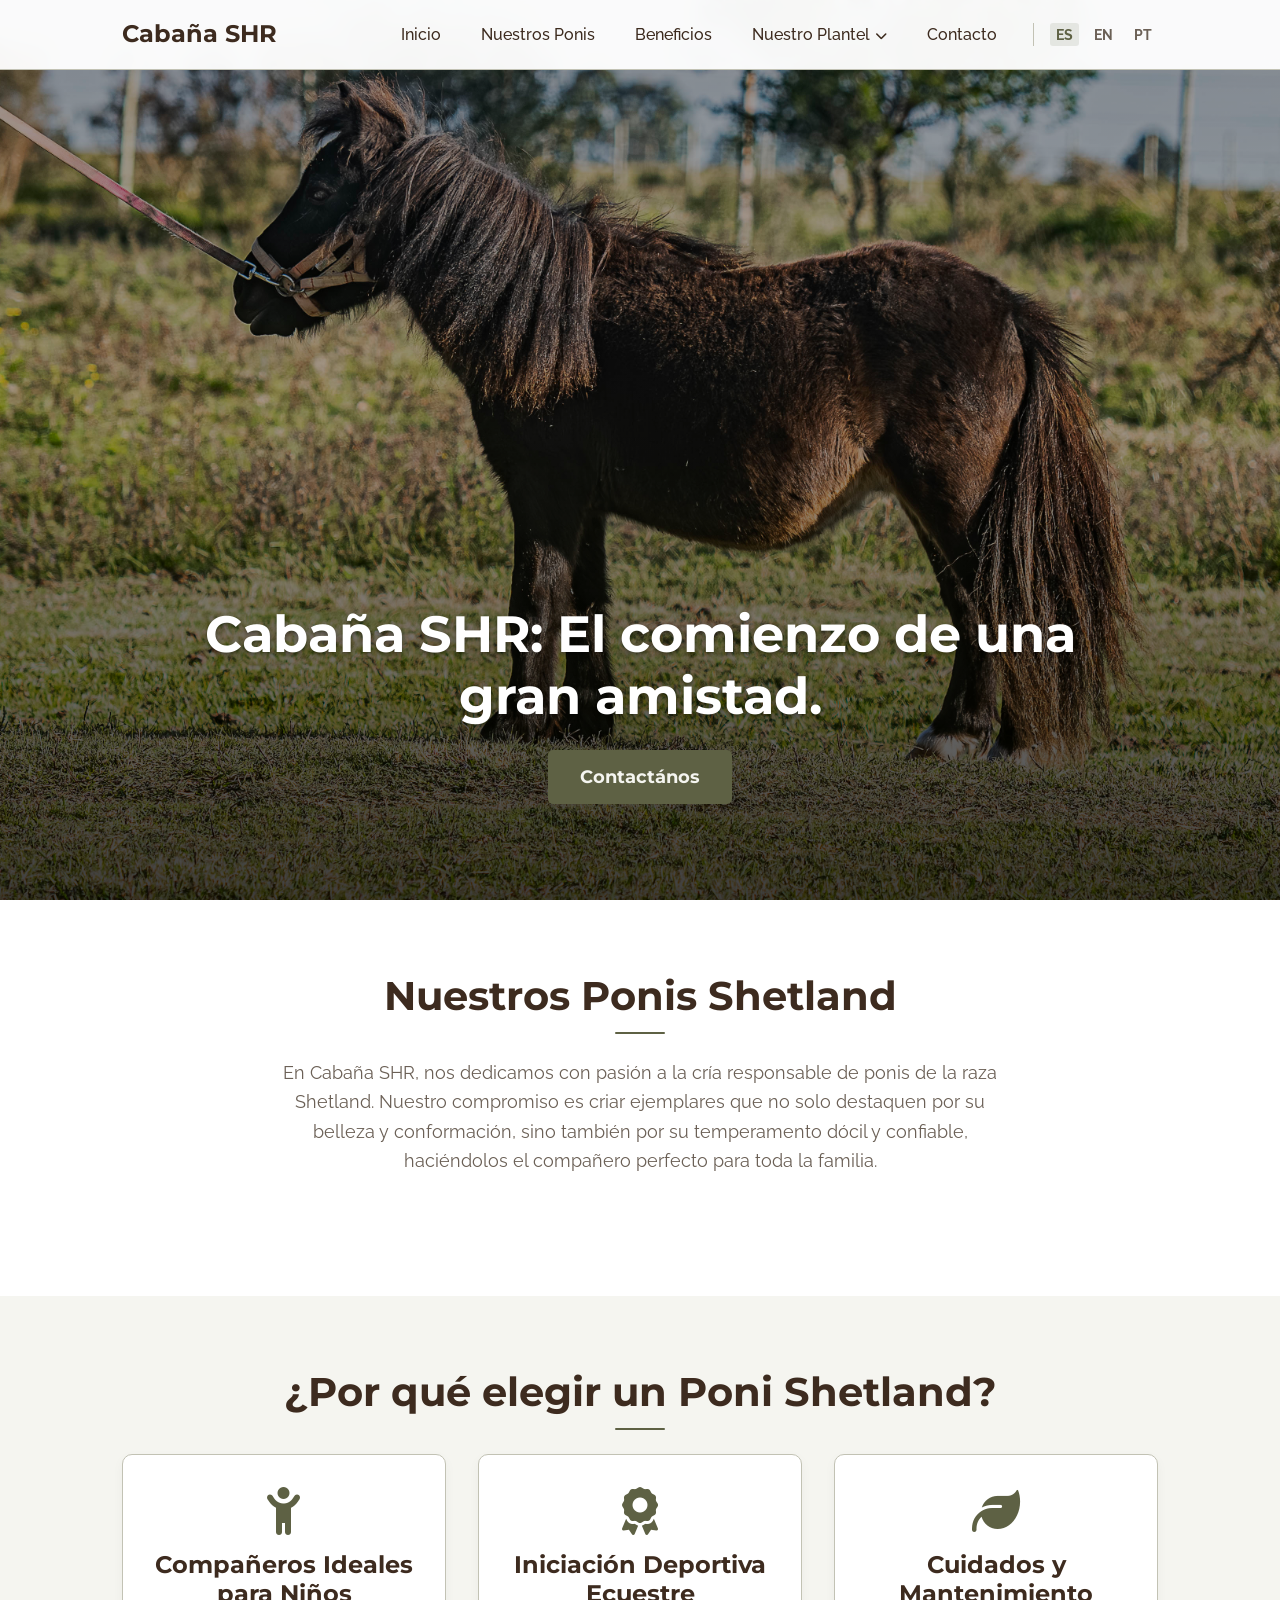
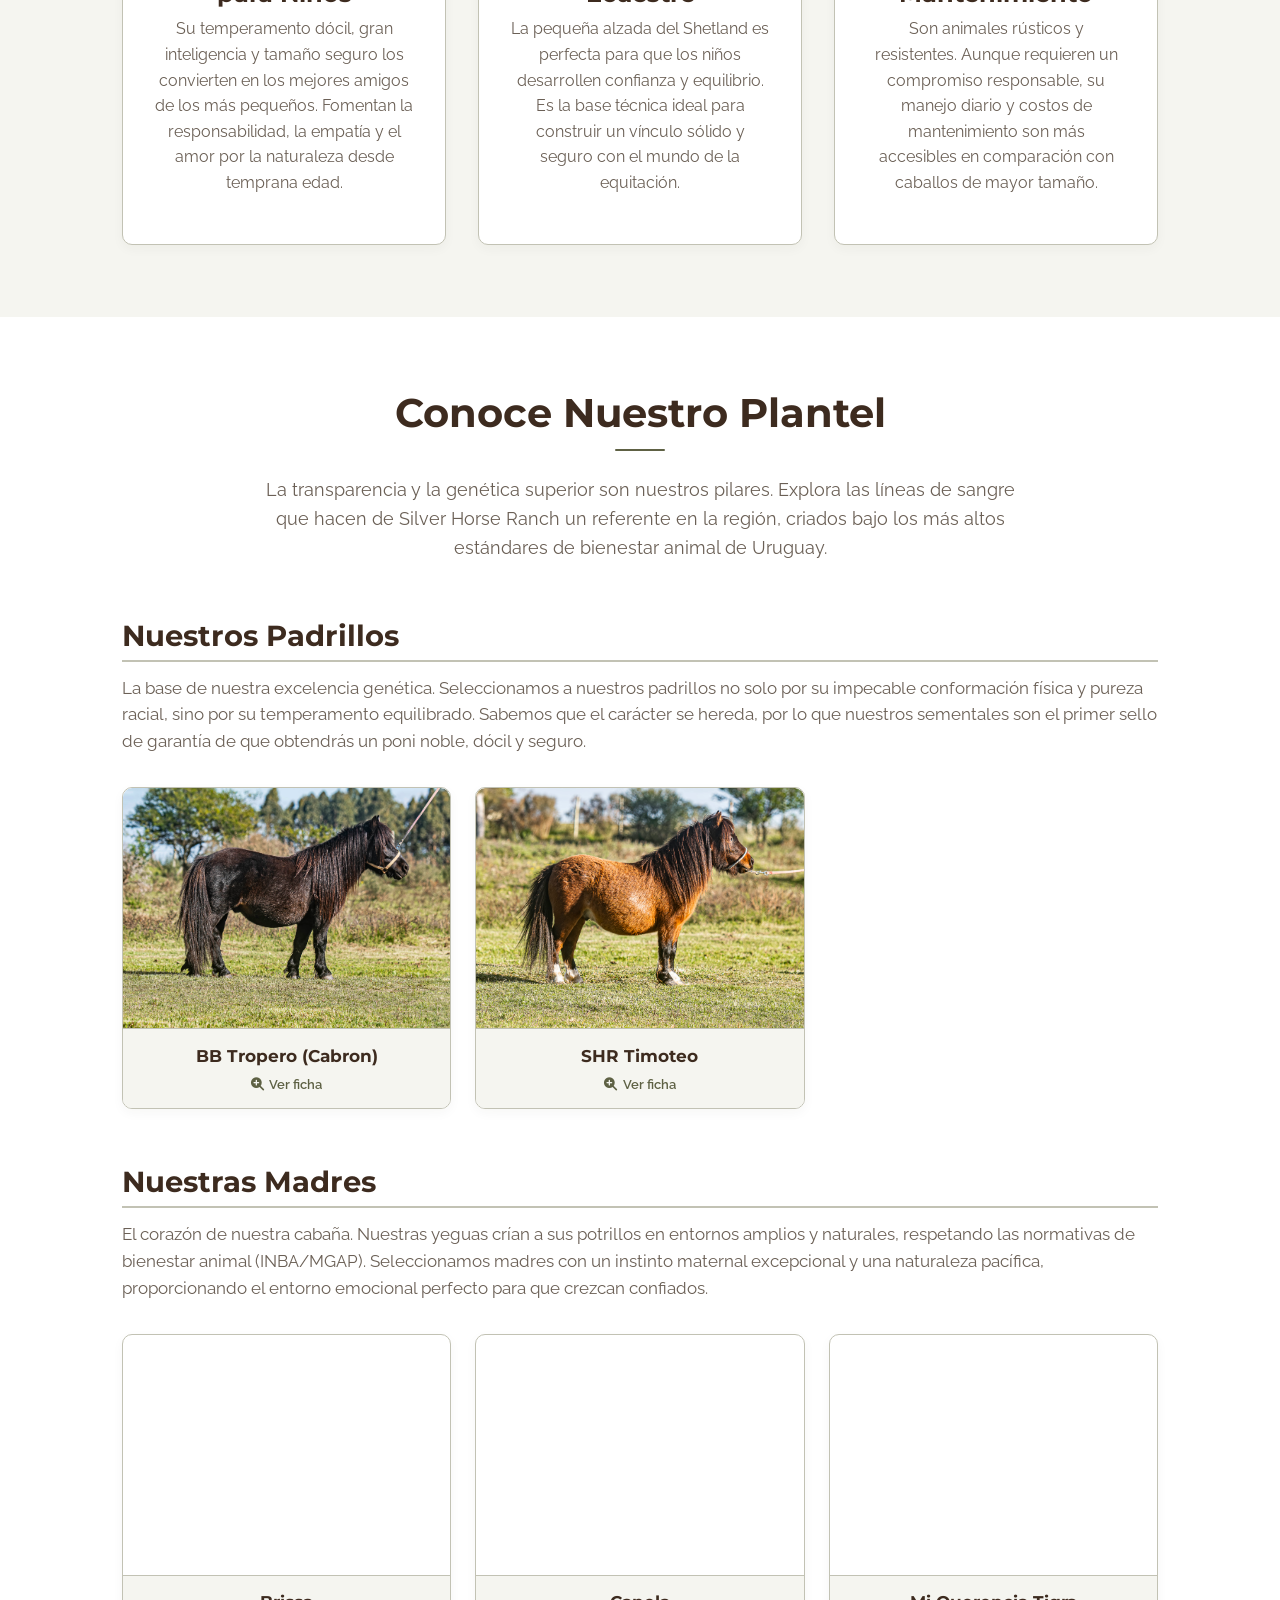
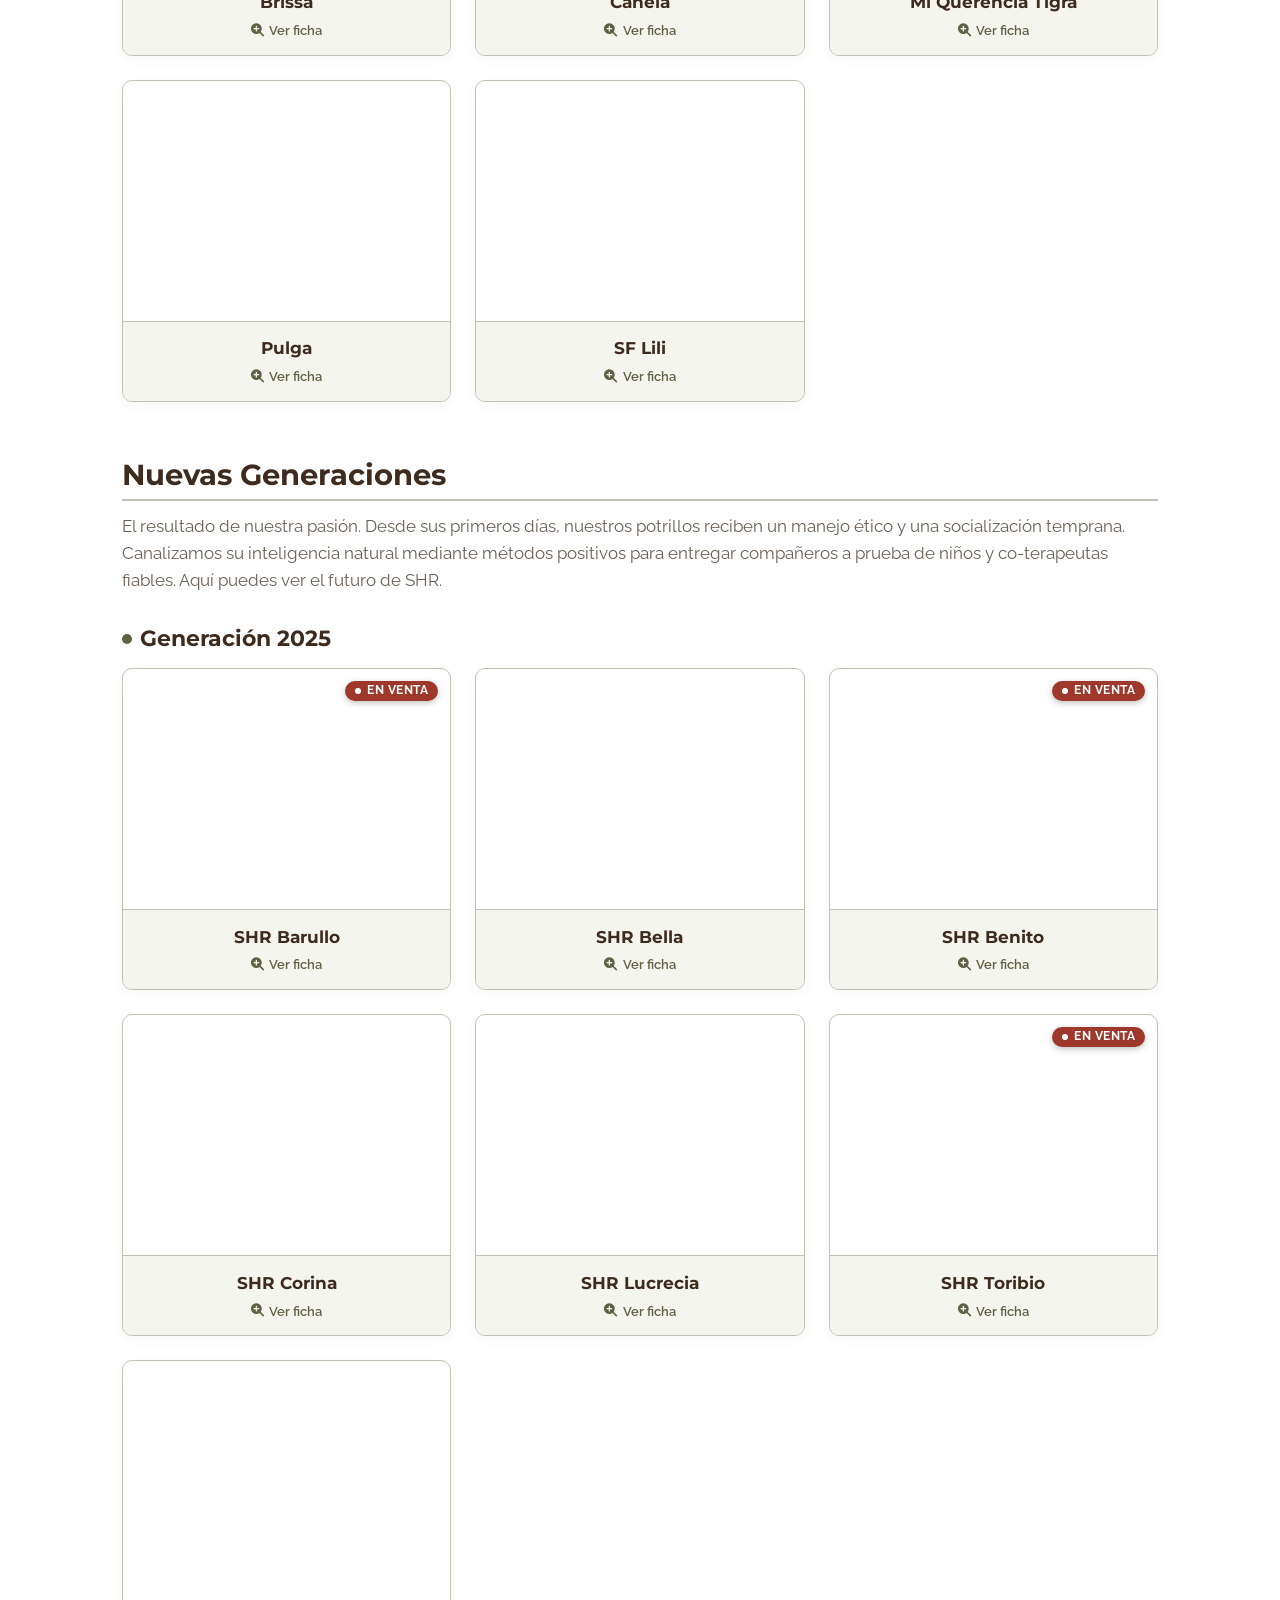
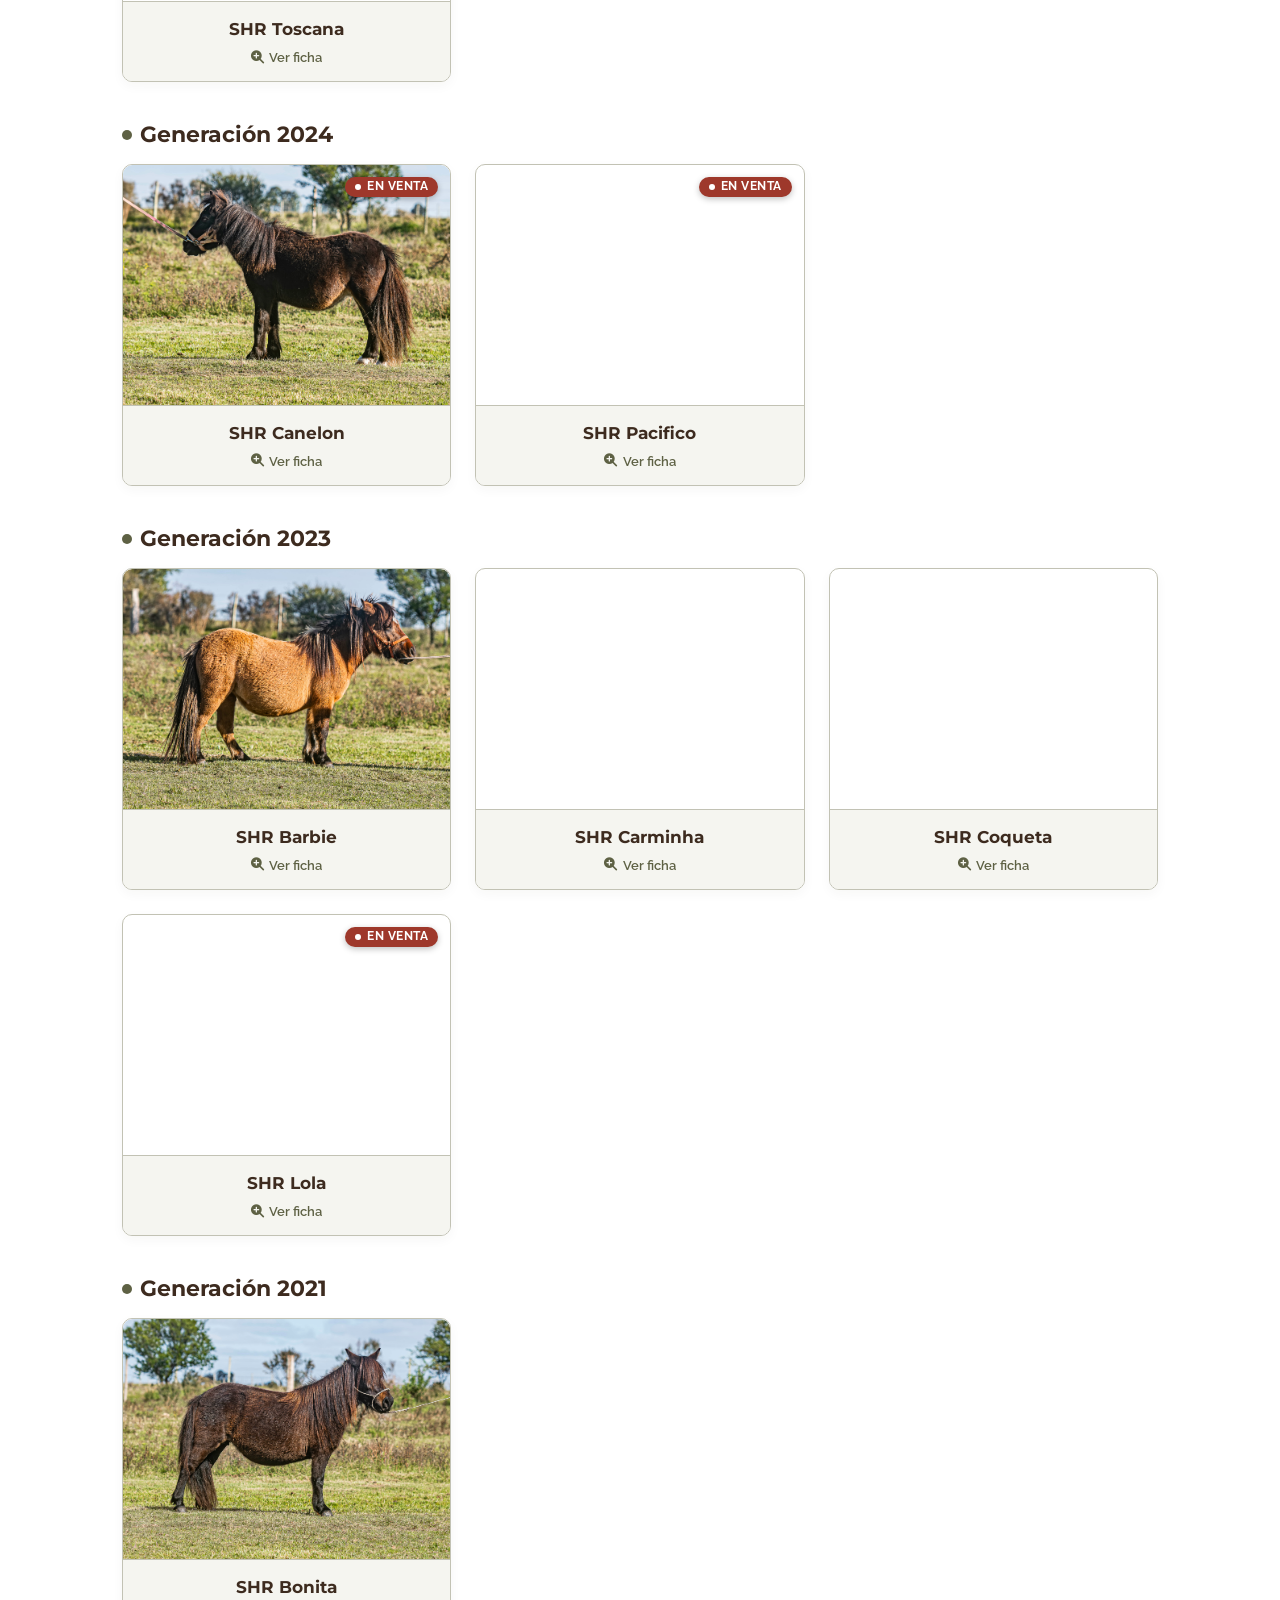
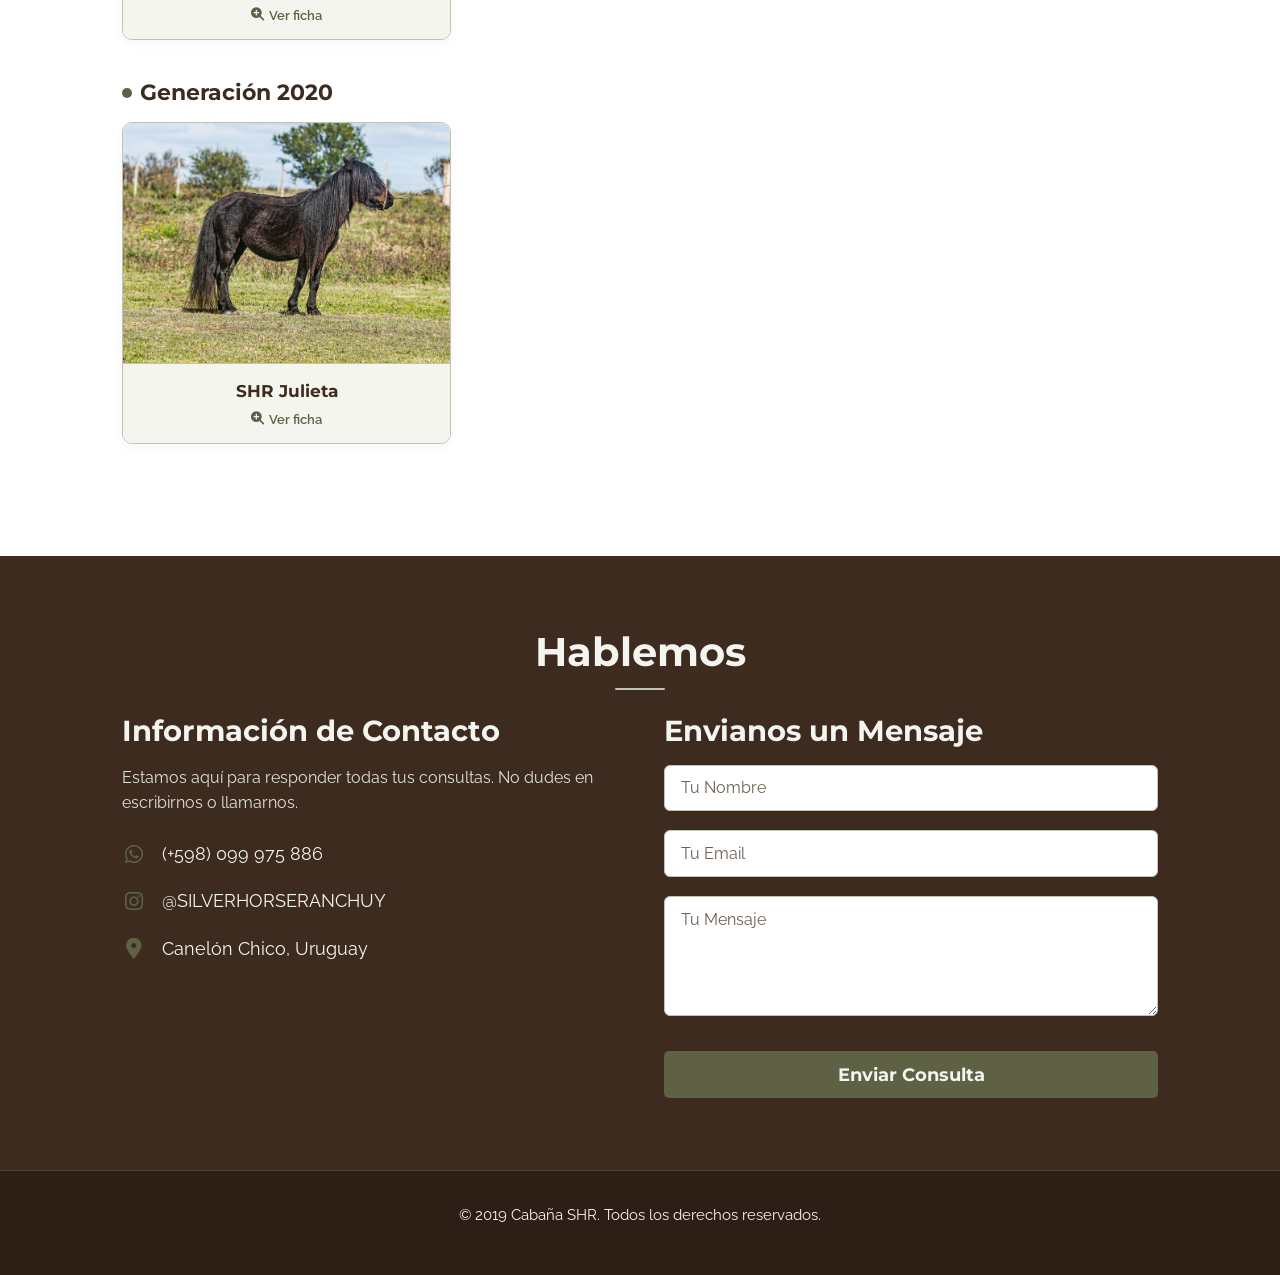
==== index.html @ 35a7fa3a "feat: implement base site architecture with CSS variables, hero section, and responsive gallery layo" ====
<!DOCTYPE html>
<html lang="es">
 <head>
  <meta charset="utf-8"/>
  <meta content="width=device-width, initial-scale=1.0" name="viewport"/>
  <title data-key="pageTitle">
   Cabaña SHR - Cría de Ponis Shetland en Uruguay
  </title>
  <!-- Meta SEO Básico -->
  <meta content="Cabaña SHR (Silver Horse Ranch) es especialista en la cría responsable y genética de Ponis Shetland en Uruguay. Ejemplares dóciles, sanos e ideales para niños e iniciación ecuestre." name="description"/>
  <meta content="Ponis Shetland, Cabaña SHR, Silver Horse Ranch, cría de ponis Uruguay, venta de ponis, ponis para niños, equitación infantil, Canelón Chico" name="keywords"/>
  <meta content="index, follow" name="robots"/>
  <link href="https://shrshetlandpony.com/" rel="canonical"/>
  <!-- Open Graph / Facebook / WhatsApp -->
  <meta content="website" property="og:type"/>
  <meta content="https://shrshetlandpony.com/" property="og:url"/>
  <meta content="Cabaña SHR - Silver Horse Ranch" property="og:site_name"/>
  <meta content="Cabaña SHR - Cría de Ponis Shetland en Uruguay" property="og:title"/>
  <meta content="Especialistas en la cría responsable de Ponis Shetland. Ejemplares de excelente genética y temperamento noble, ideales para la familia." property="og:description"/>
  <meta content="https://shrshetlandpony.com/padrillo_1.jpg" property="og:image"/>
  <meta content="es_UY" property="og:locale"/>
  <meta content="en_US" property="og:locale:alternate"/>
  <meta content="pt_BR" property="og:locale:alternate"/>
  <!-- Twitter Card -->
  <meta content="summary_large_image" name="twitter:card"/>
  <meta content="https://shrshetlandpony.com/" name="twitter:url"/>
  <meta content="Cabaña SHR - Cría de Ponis Shetland en Uruguay" name="twitter:title"/>
  <meta content="Cría responsable y genética superior de Ponis Shetland en Canelón Chico, Uruguay." name="twitter:description"/>
  <meta content="https://shrshetlandpony.com/padrillo_1.jpg" name="twitter:image"/>
  <!-- Fuentes y Recursos Externos -->
  <link href="https://fonts.googleapis.com" rel="preconnect"/>
  <link crossorigin="" href="https://fonts.gstatic.com" rel="preconnect"/>
  <link href="https://fonts.googleapis.com/css2?family=Montserrat:wght@400;700&amp;family=Raleway:wght@400;500&amp;display=swap" rel="stylesheet"/>
  <link crossorigin="anonymous" href="https://cdnjs.cloudflare.com/ajax/libs/font-awesome/6.5.2/css/all.min.css" integrity="sha512-SnH5WK+bZxgPHs44uWIX+LLJAJ9/2PkPKZ5QiAj6Ta86w+fsb2TkcmfRyVX3pBnMFcV7oQPJkl9QevSCWr3W6A==" referrerpolicy="no-referrer" rel="stylesheet"/>
  <!-- Hoja de Estilos Interna Refactorizada -->
  <link href="css/styles.css" rel="stylesheet"/>
  <!-- Datos Estructurados (Schema.org / JSON-LD) -->
  <script type="application/ld+json">
   {
      "@context": "https://schema.org",
      "@type": "LocalBusiness",
      "name": "Cabaña SHR - Silver Horse Ranch",
      "image": "https://shrshetlandpony.com/padrillo_1.jpg",
      "@id": "https://shrshetlandpony.com/#organization",
      "url": "https://shrshetlandpony.com/",
      "telephone": "+59899975886",
      "priceRange": "$$",
      "address": {
        "@type": "PostalAddress",
        "addressLocality": "Canelón Chico",
        "addressRegion": "Canelones",
        "addressCountry": "UY"
      },
      "geo": {
        "@type": "GeoCoordinates",
        "latitude": -34.6667,
        "longitude": -56.1667
      },
      "description": "Cabaña especializada en la cría responsable de ponis de la raza Shetland en Uruguay, destacando en bienestar animal, temperamento dócil e iniciación ecuestre infantil.",
      "sameAs": [
        "https://instagram.com/SILVERHORSERANCHUY",
        "https://wa.me/59899975886"
      ]
    }
  </script>
 </head>
 <body>
  <!-- Encabezado y Navegación Principal -->
  <header class="navbar">
   <div class="container">
    <a aria-label="Cabaña SHR Inicio" class="logo" href="#inicio">
     Cabaña SHR
    </a>
    <button aria-controls="primary-navigation" aria-expanded="false" aria-label="Abrir menú de navegación" class="menu-toggle" id="mobile-menu">
     <i aria-hidden="true" class="fas fa-bars">
     </i>
    </button>
    <div class="nav-menu">
     <nav aria-label="Navegación Principal" class="nav-links" id="primary-navigation">
      <ul>
       <li>
        <a data-key="navHome" href="#inicio">
         Inicio
        </a>
       </li>
       <li>
        <a data-key="navPonies" href="#nuestros-ponis">
         Nuestros Ponis
        </a>
       </li>
       <li>
        <a data-key="navBenefits" href="#beneficios">
         Beneficios
        </a>
       </li>
       <li class="nav-item-dropdown">
        <a aria-expanded="false" aria-haspopup="true" class="dropdown-toggle" data-key="navGallery" href="#galeria">
         Nuestro Plantel
         <i aria-hidden="true" class="fas fa-chevron-down dropdown-icon">
         </i>
        </a>
        <ul aria-label="Submenú Nuestro Plantel" class="dropdown-menu">
         <li>
          <a data-key="navPadrillos" href="#padrillos">
           Padrillos
          </a>
         </li>
         <li>
          <a data-key="navMadres" href="#madres">
           Madres
          </a>
         </li>
         <li>
          <a data-key="navGeneraciones" href="#generaciones">
           Nuevas Generaciones
          </a>
         </li>
        </ul>
       </li>
       <li>
        <a data-key="navContact" href="#contacto">
         Contacto
        </a>
       </li>
      </ul>
     </nav>
     <div aria-label="Selección de Idioma" class="lang-switcher" role="group">
      <button aria-label="Cambiar idioma a Español" aria-pressed="true" class="active" data-lang="es">
       ES
      </button>
      <button aria-label="Change language to English" aria-pressed="false" data-lang="en">
       EN
      </button>
      <button aria-label="Mudar idioma para Português" aria-pressed="false" data-lang="pt">
       PT
      </button>
     </div>
    </div>
   </div>
  </header>
  <!-- Sección Hero -->
  <section class="hero" id="inicio">
   <div aria-hidden="true" class="hero-slider" id="hero-slider">
   </div>
   <div class="hero-overlay">
   </div>
   <div class="hero-content">
    <h1 data-key="heroTitle">
     Cabaña SHR: El comienzo de una gran amistad.
    </h1>
    <a class="cta-button" data-key="heroCTA" href="#contacto">
     Contactános
    </a>
   </div>
  </section>
  <!-- Contenido Principal -->
  <main>
   <!-- Sección Nuestros Ponis -->
   <section class="content-section" id="nuestros-ponis">
    <div class="container">
     <h2 data-key="poniesTitle">
      Nuestros Ponis Shetland
     </h2>
     <p class="section-intro" data-key="poniesIntro">
      En Cabaña SHR, nos dedicamos con pasión a la cría responsable de ponis de la raza Shetland. Nuestro compromiso es criar ejemplares que no solo destaquen por su belleza y conformación, sino también por su temperamento dócil y confiable, haciéndolos el compañero perfecto para toda la familia.
     </p>
    </div>
   </section>
   <!-- Sección Beneficios -->
   <section class="content-section bg-light" id="beneficios">
    <div class="container">
     <h2 data-key="benefitsTitle">
      ¿Por qué elegir un Poni Shetland?
     </h2>
     <div class="benefits-grid">
      <article class="benefit-card">
       <i aria-hidden="true" class="fas fa-child-reaching">
       </i>
       <h3 data-key="benefit1Title">
        Compañeros Ideales para Niños
       </h3>
       <p data-key="benefit1Desc">
        Su temperamento dócil, gran inteligencia y tamaño seguro los convierten en los mejores amigos de los más pequeños. Fomentan la responsabilidad, la empatía y el amor por la naturaleza desde temprana edad.
       </p>
      </article>
      <article class="benefit-card">
       <i aria-hidden="true" class="fas fa-award">
       </i>
       <h3 data-key="benefit2Title">
        Iniciación Deportiva Ecuestre
       </h3>
       <p data-key="benefit2Desc">
        La pequeña alzada del Shetland es perfecta para que los niños desarrollen confianza y equilibrio. Es la base técnica ideal para construir un vínculo sólido y seguro con el mundo de la equitación.
       </p>
      </article>
      <article class="benefit-card">
       <i aria-hidden="true" class="fas fa-leaf">
       </i>
       <h3 data-key="benefit3Title">
        Cuidados y Mantenimiento
       </h3>
       <p data-key="benefit3Desc">
        Son animales rústicos y resistentes. Aunque requieren un compromiso responsable, su manejo diario y costos de mantenimiento son más accesibles en comparación con caballos de mayor tamaño.
       </p>
      </article>
     </div>
    </div>
   </section>
   <!-- Sección Nuestro Plantel / Galería -->
   <section class="content-section" id="galeria">
    <div class="container">
     <h2 data-key="galleryTitle">
      Conoce Nuestro Plantel
     </h2>
     <p class="section-intro" data-key="galleryIntro">
      La transparencia y la genética superior son nuestros pilares. Explora las líneas de sangre que hacen de Silver Horse Ranch un referente en la región, criados bajo los más altos estándares de bienestar animal de Uruguay.
     </p>
     <!-- Categoría: Padrillos -->
     <h3 class="category-title" data-key="padrillosTitle" id="padrillos">
      Nuestros Padrillos
     </h3>
     <p class="category-desc" data-key="padrillosDesc">
      La base de nuestra excelencia genética. Seleccionamos a nuestros padrillos no solo por su impecable conformación física y pureza racial, sino por su temperamento equilibrado. Sabemos que el carácter se hereda, por lo que nuestros sementales son el primer sello de garantía de que obtendrás un poni noble, dócil y seguro.
     </p>
     <div class="gallery-grid">
      <figure class="gallery-card">
       <img data-padre="" data-madre="" alt="Padrillo BB Tropero (Cabron) - Cabaña SHR Poni Shetland Uruguay" data-aru-link="https://aru.org.uy/rrgg/datos.php?IdSesion=&amp;idFiltro=PR&amp;id=3378&amp;idE=3&amp;idR=29" data-hbu="3378" data-nacimiento="20/11/2014" data-nombre="BB Tropero" data-pelo="Zaino Negro" data-rp="1" data-sexo="Macho Entero" decoding="async" height="400" loading="lazy" src="assets/images/padrillos/Padrillo - BB Tropero (Cabron) 2667.jpg" width="600"/>
       <figcaption>
        <span class="specimen-name">
         BB Tropero (Cabron)
        </span>
        <span class="card-affordance">
         <i aria-hidden="true" class="fas fa-search-plus">
         </i>
         <span data-key="verFicha">Ver ficha</span>
        </span>
       </figcaption>
      </figure>
      <figure class="gallery-card">
       <img data-padre="BB Tropero (Cabron)" data-madre="Mi Querencia Tigra" alt="Padrillo SHR Timoteo - Cabaña SHR Poni Shetland Uruguay" data-aru-link="https://aru.org.uy/rrgg/datos.php?IdSesion=&amp;idFiltro=PR&amp;id=3406&amp;idE=3&amp;idR=29" data-hbu="3406" data-nacimiento="06/12/2023" data-nombre="SHR Timoteo" data-pelo="Zaino Colorado" data-rp="19" data-sexo="Macho Entero" decoding="async" height="400" loading="lazy" src="assets/images/padrillos/Padrillo - SHR Timoteo 2820.jpg" width="600"/>
       <figcaption>
        <span class="specimen-name">
         SHR Timoteo
        </span>
        <span class="card-affordance">
         <i aria-hidden="true" class="fas fa-search-plus">
         </i>
         <span data-key="verFicha">Ver ficha</span>
        </span>
       </figcaption>
      </figure>
     </div>
     <!-- Categoría: Madres -->
     <h3 class="category-title" data-key="madresTitle" id="madres">
      Nuestras Madres
     </h3>
     <p class="category-desc" data-key="madresDesc">
      El corazón de nuestra cabaña. Nuestras yeguas crían a sus potrillos en entornos amplios y naturales, respetando las normativas de bienestar animal (INBA/MGAP). Seleccionamos madres con un instinto maternal excepcional y una naturaleza pacífica, proporcionando el entorno emocional perfecto para que crezcan confiados.
     </p>
     <div class="gallery-grid">
      <figure class="gallery-card">
       <img data-padre="" data-madre="" alt="Yegua Madre Brissa - Cabaña SHR Poni Shetland Uruguay" data-aru-link="https://aru.org.uy/rrgg/datos.php?IdSesion=&amp;idFiltro=PR&amp;id=3392&amp;idE=3&amp;idR=29" data-hbu="3392" data-nacimiento="01/09/2016" data-nombre="Brissa" data-pelo="Lobuno" data-rp="4" data-sexo="Hembra" decoding="async" height="400" loading="lazy" src="assets/images/madres/Madre - Brissa 2577.jpg" width="600"/>
       <figcaption>
        <span class="specimen-name">
         Brissa
        </span>
        <span class="card-affordance">
         <i aria-hidden="true" class="fas fa-search-plus">
         </i>
         <span data-key="verFicha">Ver ficha</span>
        </span>
       </figcaption>
      </figure>
      <figure class="gallery-card">
       <img data-padre="" data-madre="" alt="Yegua Madre Canela - Cabaña SHR Poni Shetland Uruguay" data-aru-link="https://aru.org.uy/rrgg/datos.php?IdSesion=&amp;idFiltro=PR&amp;id=3393&amp;idE=3&amp;idR=29" data-hbu="3393" data-nacimiento="01/09/2016" data-nombre="Canela" data-pelo="Zaino" data-rp="5" data-sexo="Hembra" decoding="async" height="400" loading="lazy" src="assets/images/madres/Madre - Canela 2598.jpg" width="600"/>
       <figcaption>
        <span class="specimen-name">
         Canela
        </span>
        <span class="card-affordance">
         <i aria-hidden="true" class="fas fa-search-plus">
         </i>
         <span data-key="verFicha">Ver ficha</span>
        </span>
       </figcaption>
      </figure>
      <figure class="gallery-card">
       <img data-padre="" data-madre="" alt="Yegua Madre Mi Querencia Tigra - Cabaña SHR Poni Shetland Uruguay" data-aru-link="https://aru.org.uy/rrgg/datos.php?IdSesion=&amp;idFiltro=PR&amp;id=3394&amp;idE=3&amp;idR=29" data-hbu="3394" data-nacimiento="01/09/2016" data-nombre="Mi Querencia Tigra" data-pelo="Tobiano Zaino" data-rp="6" data-sexo="Hembra" decoding="async" height="400" loading="lazy" src="assets/images/madres/Madre - Mi Querencia Tigra 2703.jpg" width="600"/>
       <figcaption>
        <span class="specimen-name">
         Mi Querencia Tigra
        </span>
        <span class="card-affordance">
         <i aria-hidden="true" class="fas fa-search-plus">
         </i>
         <span data-key="verFicha">Ver ficha</span>
        </span>
       </figcaption>
      </figure>
      <figure class="gallery-card">
       <img data-padre="" data-madre="" alt="Yegua Madre Pulga - Cabaña SHR Poni Shetland Uruguay" data-aru-link="" data-hbu="Ejemplar no inscripto" data-nombre="Pulga" data-pelo="Oscura" data-sexo="Hembra" decoding="async" height="400" loading="lazy" src="assets/images/madres/Madre - Pulga 2583-2.jpg" width="600"/>
       <figcaption>
        <span class="specimen-name">
         Pulga
        </span>
        <span class="card-affordance">
         <i aria-hidden="true" class="fas fa-search-plus">
         </i>
         <span data-key="verFicha">Ver ficha</span>
        </span>
       </figcaption>
      </figure>
      <figure class="gallery-card">
       <img data-padre="" data-madre="" alt="Yegua Madre SF Lili - Cabaña SHR Poni Shetland Uruguay" data-aru-link="https://aru.org.uy/rrgg/datos.php?IdSesion=&amp;idFiltro=PR&amp;id=3390&amp;idE=3&amp;idR=29" data-hbu="3390" data-nacimiento="01/09/2005" data-nombre="Sf Lili" data-pelo="Tobiano" data-rp="2" data-sexo="Hembra" decoding="async" height="400" loading="lazy" src="assets/images/madres/Madre - SF Lili 2500.jpg" width="600"/>
       <figcaption>
        <span class="specimen-name">
         SF Lili
        </span>
        <span class="card-affordance">
         <i aria-hidden="true" class="fas fa-search-plus">
         </i>
         <span data-key="verFicha">Ver ficha</span>
        </span>
       </figcaption>
      </figure>
     </div>
     <!-- Categoría: Generaciones -->
     <h3 class="category-title" data-key="generacionesTitle" id="generaciones">
      Nuevas Generaciones
     </h3>
     <p class="category-desc" data-key="generacionesDesc">
      El resultado de nuestra pasión. Desde sus primeros días, nuestros potrillos reciben un manejo ético y una socialización temprana. Canalizamos su inteligencia natural mediante métodos positivos para entregar compañeros a prueba de niños y co-terapeutas fiables. Aquí puedes ver el futuro de SHR.
     </p>
     <h4 class="sub-category-title" data-key="gen2025Title">
      Generación 2025
     </h4>
     <div class="gallery-grid">
      <figure class="gallery-card" data-en-venta="true">
       <span class="badge-sale">
        <span class="badge-dot"></span>
        <span data-key="enVenta">En Venta</span>
       </span>
       <img data-padre="BB Tropero (Cabron)" data-madre="Pulga" alt="Potrillo Gen 2025 SHR Barullo - Cabaña SHR Poni Shetland Uruguay" data-aru-link="" data-en-venta="true" data-hbu="Ejemplar no inscripto" data-nacimiento="01/11/2025" data-nombre="SHR Barullo" data-pelo="Picazo" data-rp="31" data-sexo="Macho Entero" decoding="async" height="400" loading="lazy" src="assets/images/generaciones/25/Gen25 - SHR Barullo 2523.jpg" width="600"/>
       <figcaption>
        <span class="specimen-name">
         SHR Barullo
        </span>
        <span class="card-affordance">
         <i aria-hidden="true" class="fas fa-search-plus">
         </i>
         <span data-key="verFicha">Ver ficha</span>
        </span>
       </figcaption>
      </figure>
      <figure class="gallery-card">
       <img data-padre="BB Tropero (Cabron)" data-madre="Brissa" alt="Potrillo Gen 2025 SHR Bella - Cabaña SHR Poni Shetland Uruguay" data-aru-link="https://aru.org.uy/rrgg/datos.php?IdSesion=&amp;idFiltro=PR&amp;id=3409&amp;idE=3&amp;idR=29" data-hbu="3409" data-nacimiento="03/02/2025" data-nombre="SHR Bella" data-pelo="Zaino Colorado" data-rp="22" data-sexo="Hembra" decoding="async" height="400" loading="lazy" src="assets/images/generaciones/25/Gen25 - SHR Bella 2829.jpg" width="600"/>
       <figcaption>
        <span class="specimen-name">
         SHR Bella
        </span>
        <span class="card-affordance">
         <i aria-hidden="true" class="fas fa-search-plus">
         </i>
         <span data-key="verFicha">Ver ficha</span>
        </span>
       </figcaption>
      </figure>
      <figure class="gallery-card" data-en-venta="true">
       <span class="badge-sale">
        <span class="badge-dot"></span>
        <span data-key="enVenta">En Venta</span>
       </span>
       <img data-padre="BB Tropero (Cabron)" data-madre="Brissa" alt="Potrillo Gen 2025 SHR Benito - Cabaña SHR Poni Shetland Uruguay" data-aru-link="" data-en-venta="true" data-hbu="Ejemplar no inscripto" data-nacimiento="28/09/2025" data-nombre="SHR Benito" data-pelo="Gateado" data-rp="27" data-sexo="Macho Entero" decoding="async" height="400" loading="lazy" src="assets/images/generaciones/25/Gen25 - SHR Benito 2567-2.jpg" width="600"/>
       <figcaption>
        <span class="specimen-name">
         SHR Benito
        </span>
        <span class="card-affordance">
         <i aria-hidden="true" class="fas fa-search-plus">
         </i>
         <span data-key="verFicha">Ver ficha</span>
        </span>
       </figcaption>
      </figure>
      <figure class="gallery-card">
       <img data-padre="BB Tropero (Cabron)" data-madre="Canela" alt="Potrillo Gen 2025 SHR Corina - Cabaña SHR Poni Shetland Uruguay" data-aru-link="https://aru.org.uy/rrgg/datos.php?IdSesion=&amp;idFiltro=PR&amp;id=3411&amp;idE=3&amp;idR=29" data-hbu="3411" data-nacimiento="23/12/2025" data-nombre="SHR Corina" data-pelo="Zaino" data-rp="28" data-sexo="Hembra" decoding="async" height="400" loading="lazy" src="assets/images/generaciones/25/Gen25 - SHR Corina 2626.jpg" width="600"/>
       <figcaption>
        <span class="specimen-name">
         SHR Corina
        </span>
        <span class="card-affordance">
         <i aria-hidden="true" class="fas fa-search-plus">
         </i>
         <span data-key="verFicha">Ver ficha</span>
        </span>
       </figcaption>
      </figure>
      <figure class="gallery-card">
       <img data-padre="BB Tropero (Cabron)" data-madre="SF Lilí" alt="Potrillo Gen 2025 SHR Lucrecia - Cabaña SHR Poni Shetland Uruguay" data-aru-link="https://aru.org.uy/rrgg/datos.php?IdSesion=&amp;idFiltro=PR&amp;id=3412&amp;idE=3&amp;idR=29" data-hbu="3412" data-nacimiento="27/12/2025" data-nombre="SHR Lucrecia" data-pelo="Tobiano Negro" data-rp="30" data-sexo="Hembra" decoding="async" height="400" loading="lazy" src="assets/images/generaciones/25/Gen25 - SHR Lucrecia 2490-2.jpg" width="600"/>
       <figcaption>
        <span class="specimen-name">
         SHR Lucrecia
        </span>
        <span class="card-affordance">
         <i aria-hidden="true" class="fas fa-search-plus">
         </i>
         <span data-key="verFicha">Ver ficha</span>
        </span>
       </figcaption>
      </figure>
      <figure class="gallery-card" data-en-venta="true">
       <span class="badge-sale">
        <span class="badge-dot"></span>
        <span data-key="enVenta">En Venta</span>
       </span>
       <img data-padre="BB Tropero (Cabron)" data-madre="Mi Querencia Tigra" alt="Potrillo Gen 2025 SHR Toribio - Cabaña SHR Poni Shetland Uruguay" data-aru-link="" data-en-venta="true" data-hbu="Ejemplar no inscripto" data-nacimiento="21/11/2025" data-nombre="SHR Toribio" data-pelo="Zaino Colorado" data-rp="32" data-sexo="Macho Entero" decoding="async" height="400" loading="lazy" src="assets/images/generaciones/25/Gen25 - SHR Toribio 2669.jpg" width="600"/>
       <figcaption>
        <span class="specimen-name">
         SHR Toribio
        </span>
        <span class="card-affordance">
         <i aria-hidden="true" class="fas fa-search-plus">
         </i>
         <span data-key="verFicha">Ver ficha</span>
        </span>
       </figcaption>
      </figure>
      <figure class="gallery-card">
       <img data-padre="BB Tropero (Cabron)" data-madre="Canela" alt="Potrillo Gen 2025 SHR Toscana - Cabaña SHR Poni Shetland Uruguay" data-aru-link="https://aru.org.uy/rrgg/datos.php?IdSesion=&amp;idFiltro=PR&amp;id=3410&amp;idE=3&amp;idR=29" data-hbu="3410" data-nacimiento="09/02/2025" data-nombre="SHR Toscana" data-pelo="Tobiano Zaino" data-photos="assets/images/generaciones/25/Gen25 - SHR Toscana 2553.jpg,assets/images/generaciones/25/Gen25 - SHR Toscana 2555.jpg" data-rp="23" data-sexo="Hembra" decoding="async" height="400" loading="lazy" src="assets/images/generaciones/25/Gen25 - SHR Toscana 2553.jpg" width="600"/>
       <figcaption>
        <span class="specimen-name">
         SHR Toscana
        </span>
        <span class="card-affordance">
         <i aria-hidden="true" class="fas fa-search-plus">
         </i>
         <span data-key="verFicha">Ver ficha</span>
        </span>
       </figcaption>
      </figure>
     </div>
     <h4 class="sub-category-title" data-key="gen2024Title">
      Generación 2024
     </h4>
     <div class="gallery-grid">
      <figure class="gallery-card" data-en-venta="true">
       <span class="badge-sale">
        <span class="badge-dot"></span>
        <span data-key="enVenta">En Venta</span>
       </span>
       <img data-padre="BB Tropero (Cabron)" data-madre="Canela" alt="Potrillo Gen 2024 SHR Canelon - Cabaña SHR Poni Shetland Uruguay" data-aru-link="" data-en-venta="true" data-hbu="Ejemplar no inscripto" data-nacimiento="18/10/2024" data-nombre="SHR Canelon" data-pelo="Zaino Colorado" data-photos="assets/images/generaciones/24/Gen24 - SHR Canelon 2784.jpg,assets/images/generaciones/24/Gen24 - SHR Canelon 2800.jpg" data-rp="26" data-sexo="Macho Entero" decoding="async" height="400" loading="lazy" src="assets/images/generaciones/24/Gen24 - SHR Canelon 2784.jpg" width="600"/>
       <figcaption>
        <span class="specimen-name">
         SHR Canelon
        </span>
        <span class="card-affordance">
         <i aria-hidden="true" class="fas fa-search-plus">
         </i>
         <span data-key="verFicha">Ver ficha</span>
        </span>
       </figcaption>
      </figure>
      <figure class="gallery-card" data-en-venta="true">
       <span class="badge-sale">
        <span class="badge-dot"></span>
        <span data-key="enVenta">En Venta</span>
       </span>
       <img data-padre="BB Tropero (Cabron)" data-madre="Pulga" alt="Potrillo Gen 2024 SHR Pacifico - Cabaña SHR Poni Shetland Uruguay" data-aru-link="" data-en-venta="true" data-hbu="Ejemplar no inscripto" data-nacimiento="05/10/2024" data-nombre="SHR Pacifico" data-pelo="Oscuro" data-rp="24" data-sexo="Macho Castrado" decoding="async" height="400" loading="lazy" src="assets/images/generaciones/24/Gen24 - SHR Pacifico 2735.jpg" width="600"/>
       <figcaption>
        <span class="specimen-name">
         SHR Pacifico
        </span>
        <span class="card-affordance">
         <i aria-hidden="true" class="fas fa-search-plus">
         </i>
         <span data-key="verFicha">Ver ficha</span>
        </span>
       </figcaption>
      </figure>
     </div>
     <h4 class="sub-category-title" data-key="gen2023Title">
      Generación 2023
     </h4>
     <div class="gallery-grid">
      <figure class="gallery-card">
       <img data-padre="BB Tropero (Cabron)" data-madre="Brissa" alt="Potrillo Gen 2023 SHR Barbie - Cabaña SHR Poni Shetland Uruguay" data-aru-link="https://aru.org.uy/rrgg/datos.php?IdSesion=&amp;idFiltro=PR&amp;id=3407&amp;idE=3&amp;idR=29" data-hbu="3407" data-nacimiento="10/12/2023" data-nombre="SHR Barbie" data-pelo="Gateado" data-photos="assets/images/generaciones/23/Gen23 - SHR Barbie 2757.jpg,assets/images/generaciones/23/Gen23 - SHR Barbie 2774.jpg" data-rp="20" data-sexo="Hembra" decoding="async" height="400" loading="lazy" src="assets/images/generaciones/23/Gen23 - SHR Barbie 2757.jpg" width="600"/>
       <figcaption>
        <span class="specimen-name">
         SHR Barbie
        </span>
        <span class="card-affordance">
         <i aria-hidden="true" class="fas fa-search-plus">
         </i>
         <span data-key="verFicha">Ver ficha</span>
        </span>
       </figcaption>
      </figure>
      <figure class="gallery-card">
       <img data-padre="BB Tropero (Cabron)" data-madre="Canela" alt="Potrillo Gen 2023 SHR Carminha - Cabaña SHR Poni Shetland Uruguay" data-aru-link="https://aru.org.uy/rrgg/datos.php?IdSesion=&amp;idFiltro=PR&amp;id=3408&amp;idE=3&amp;idR=29" data-hbu="3408" data-nacimiento="25/12/2023" data-nombre="SHR Carminha" data-pelo="Zaino Negro" data-photos="assets/images/generaciones/23/Gen23 - SHR Carminha 2851.jpg,assets/images/generaciones/23/Gen23 - SHR Carminha 2873.jpg" data-rp="21" data-sexo="Hembra" decoding="async" height="400" loading="lazy" src="assets/images/generaciones/23/Gen23 - SHR Carminha 2851.jpg" width="600"/>
       <figcaption>
        <span class="specimen-name">
         SHR Carminha
        </span>
        <span class="card-affordance">
         <i aria-hidden="true" class="fas fa-search-plus">
         </i>
         <span data-key="verFicha">Ver ficha</span>
        </span>
       </figcaption>
      </figure>
      <figure class="gallery-card">
       <img data-padre="BB Tropero (Cabron)" data-madre="Canela" alt="Potrillo Gen 2023 SHR Coqueta - Cabaña SHR Poni Shetland Uruguay" data-aru-link="https://aru.org.uy/rrgg/datos.php?IdSesion=&amp;idFiltro=PR&amp;id=3404&amp;idE=3&amp;idR=29" data-hbu="3404" data-nacimiento="07/01/2023" data-nombre="SHR Coqueta" data-pelo="Zaino" data-photos="assets/images/generaciones/23/Gen23 - SHR Coqueta 2539.jpg,assets/images/generaciones/23/Gen23 - SHR Coqueta 2542-2.jpg" data-rp="17" data-sexo="Hembra" decoding="async" height="400" loading="lazy" src="assets/images/generaciones/23/Gen23 - SHR Coqueta 2539.jpg" width="600"/>
       <figcaption>
        <span class="specimen-name">
         SHR Coqueta
        </span>
        <span class="card-affordance">
         <i aria-hidden="true" class="fas fa-search-plus">
         </i>
         <span data-key="verFicha">Ver ficha</span>
        </span>
       </figcaption>
      </figure>
      <figure class="gallery-card" data-en-venta="true">
       <span class="badge-sale">
        <span class="badge-dot"></span>
        <span data-key="enVenta">En Venta</span>
       </span>
       <img data-padre="BB Tropero (Cabron)" data-madre="SF Lilí" alt="Potrillo Gen 2023 SHR Lola - Cabaña SHR Poni Shetland Uruguay" data-aru-link="https://aru.org.uy/rrgg/datos.php?IdSesion=&amp;idFiltro=PR&amp;id=3405&amp;idE=3&amp;idR=29" data-en-venta="true" data-hbu="3405" data-nacimiento="28/11/2023" data-nombre="SHR Lola" data-pelo="Zaino Negro" data-rp="18" data-sexo="Hembra" decoding="async" height="400" loading="lazy" src="assets/images/generaciones/23/Gen23 - SHR Lola 2527.jpg" width="600"/>
       <figcaption>
        <span class="specimen-name">
         SHR Lola
        </span>
        <span class="card-affordance">
         <i aria-hidden="true" class="fas fa-search-plus">
         </i>
         <span data-key="verFicha">Ver ficha</span>
        </span>
       </figcaption>
      </figure>
     </div>
     <h4 class="sub-category-title" data-key="gen2021Title">
      Generación 2021
     </h4>
     <div class="gallery-grid">
      <figure class="gallery-card">
       <img data-padre="BB Tropero (Cabron)" data-madre="Brissa" alt="Potrillo Gen 2021 SHR Bonita - Cabaña SHR Poni Shetland Uruguay" data-aru-link="https://aru.org.uy/rrgg/datos.php?IdSesion=&amp;idFiltro=PR&amp;id=3398&amp;idE=3&amp;idR=29" data-hbu="3398" data-nacimiento="21/09/2021" data-nombre="SHR Bonita" data-pelo="Zaino Negro" data-rp="11" data-sexo="Hembra" decoding="async" height="400" loading="lazy" src="assets/images/generaciones/21/Gen21 - SHR Bonita 2512-2.jpg" width="600"/>
       <figcaption>
        <span class="specimen-name">
         SHR Bonita
        </span>
        <span class="card-affordance">
         <i aria-hidden="true" class="fas fa-search-plus">
         </i>
         <span data-key="verFicha">Ver ficha</span>
        </span>
       </figcaption>
      </figure>
     </div>
     <h4 class="sub-category-title" data-key="gen2020Title">
      Generación 2020
     </h4>
     <div class="gallery-grid">
      <figure class="gallery-card">
       <img data-padre="BB Tropero (Cabron)" data-madre="Juana" alt="Potrillo Gen 2020 SHR Julieta - Cabaña SHR Poni Shetland Uruguay" data-aru-link="https://aru.org.uy/rrgg/datos.php?IdSesion=&amp;idFiltro=PR&amp;id=3396&amp;idE=3&amp;idR=29" data-hbu="3396" data-nacimiento="27/10/2020" data-nombre="SHR Julieta" data-pelo="Zaino Negro" data-photos="assets/images/generaciones/20/Gen20 - SHR Julieta 2504.jpg,assets/images/generaciones/20/Gen20 - SHR Julieta 2505.jpg" data-rp="9" data-sexo="Hembra" decoding="async" height="400" loading="lazy" src="assets/images/generaciones/20/Gen20 - SHR Julieta 2504.jpg" width="600"/>
       <figcaption>
        <span class="specimen-name">
         SHR Julieta
        </span>
        <span class="card-affordance">
         <i aria-hidden="true" class="fas fa-search-plus">
         </i>
         <span data-key="verFicha">Ver ficha</span>
        </span>
       </figcaption>
      </figure>
     </div>
    </div>
   </section>
   <!-- Sección Contacto -->
   <section class="content-section bg-dark" id="contacto">
    <div class="container">
     <h2 data-key="contactTitle">
      Hablemos
     </h2>
     <div class="contact-wrapper">
      <div class="contact-info">
       <h3 data-key="contactInfoTitle">
        Información de Contacto
       </h3>
       <p data-key="contactInfoDesc">
        Estamos aquí para responder todas tus consultas. No dudes en escribirnos o llamarnos.
       </p>
       <ul>
        <li>
         <i aria-hidden="true" class="fab fa-whatsapp">
         </i>
         <a aria-label="Enviar mensaje por WhatsApp al 099975886" href="https://wa.me/59899975886" rel="noopener noreferrer" target="_blank">
          (+598) 099 975 886
         </a>
        </li>
        <li>
         <i aria-hidden="true" class="fab fa-instagram">
         </i>
         <a aria-label="Visitar Instagram @SILVERHORSERANCHUY" href="https://instagram.com/SILVERHORSERANCHUY" rel="noopener noreferrer" target="_blank">
          @SILVERHORSERANCHUY
         </a>
        </li>
        <li>
         <i aria-hidden="true" class="fas fa-map-marker-alt">
         </i>
         <span>
          Canelón Chico, Uruguay
         </span>
        </li>
       </ul>
      </div>
      <div class="contact-form">
       <h3 data-key="contactFormTitle">
        Envianos un Mensaje
       </h3>
       <form action="#" method="POST">
        <div class="form-group">
         <label class="sr-only" data-key="formNameLabel" for="form-name">
          Tu Nombre
         </label>
         <input autocomplete="name" data-key-placeholder="formName" id="form-name" name="name" placeholder="Tu Nombre" required="" type="text"/>
        </div>
        <div class="form-group">
         <label class="sr-only" data-key="formEmailLabel" for="form-email">
          Tu Email
         </label>
         <input autocomplete="email" data-key-placeholder="formEmail" id="form-email" name="email" placeholder="Tu Email" required="" type="email"/>
        </div>
        <div class="form-group">
         <label class="sr-only" data-key="formMessageLabel" for="form-message">
          Tu Mensaje
         </label>
         <textarea data-key-placeholder="formMessage" id="form-message" name="message" placeholder="Tu Mensaje" required=""></textarea>
        </div>
        <button class="cta-button" data-key="formButton" type="submit">
         Enviar Consulta
        </button>
       </form>
      </div>
     </div>
    </div>
   </section>
  </main>
  <!-- Pie de Página -->
  <footer class="footer">
   <div class="container">
    <p data-key="footerText">
     © 2019 Cabaña SHR. Todos los derechos reservados.
    </p>
   </div>
  </footer>
  <!-- Scripts de la Aplicación -->
  <script defer="" src="js/script.js">
  </script>
  <!-- Lightbox Modal para Fotos de la Galería -->
  <div aria-hidden="true" aria-label="Visor de imagen" aria-modal="true" class="lightbox-modal" id="image-lightbox" role="dialog">
   <div class="lightbox-overlay">
   </div>
   <div class="lightbox-container">
    <button aria-label="Cerrar visor" class="lightbox-close" id="lightbox-close-btn">
     ×
    </button>
    <button aria-label="Imagen anterior" class="lightbox-nav lightbox-prev" id="lightbox-prev-btn">
     <i aria-hidden="true" class="fas fa-chevron-left">
     </i>
    </button>
    <button aria-label="Imagen siguiente" class="lightbox-nav lightbox-next" id="lightbox-next-btn">
     <i aria-hidden="true" class="fas fa-chevron-right">
     </i>
    </button>
    <!-- Modal Card Split Layout -->
    <div class="modal-card" id="modal-card">
     <!-- Columna Izquierda: Fotografía -->
     <div class="modal-card-media">
      <img data-padre="" data-madre="" alt="" id="lightbox-img" src=""/>
      <div class="modal-thumbnails" id="modal-thumbnails">
      </div>
     </div>
     <!-- Columna Derecha: Panel de Información -->
     <div class="modal-card-info" id="modal-card-info">
      <button class="modal-back-btn" id="modal-back-btn" style="display: none;">
       <i aria-hidden="true" class="fas fa-arrow-left">
       </i>
       <span id="modal-back-text">
        Volver
       </span>
      </button>
      <h2 class="modal-specimen-name" id="modal-specimen-name">
      </h2>
      <!-- Panel de Datos Genealógicos ARU -->
      <div class="modal-specimen-data" id="modal-specimen-data">
       <div class="modal-grid" id="modal-grid">
        <div class="modal-data-item" id="modal-item-nacimiento">
         <span class="modal-data-label" data-key="labelNacimiento">
          Nacimiento:
         </span>
         <span class="modal-data-value" id="modal-val-nacimiento">
          -
         </span>
        </div>
        <div class="modal-data-item" id="modal-item-rp">
         <span class="modal-data-label" data-key="labelRp">
          RP:
         </span>
         <span class="modal-data-value" id="modal-val-rp">
          -
         </span>
        </div>
        <div class="modal-data-item" id="modal-item-sexo">
         <span class="modal-data-label" data-key="labelSexo">
          Sexo:
         </span>
         <span class="modal-data-value" id="modal-val-sexo">
          -
         </span>
        </div>
        <div class="modal-data-item" id="modal-item-hbu">
         <span class="modal-data-label" data-key="labelHbu">
          HBU (ARU):
         </span>
         <span class="modal-data-value" id="modal-val-hbu">
          -
         </span>
        </div>
        <div class="modal-data-item" id="modal-item-pelo">
         <span class="modal-data-label" data-key="labelPelo">
          Pelaje:
         </span>
         <span class="modal-data-value" id="modal-val-pelo">
          -
         </span>
        </div>
       </div>
       <!-- Bloque Inferior: Genealogía / Progenitores -->
       <div class="modal-pedigree-section" id="modal-pedigree-section">
        <hr class="modal-divider modal-divider-pedigree" id="modal-divider-pedigree"/>
        <div class="modal-pedigree-grid">
         <div class="modal-data-item" id="modal-item-padre">
          <span class="modal-data-label" data-key="labelPadre">
           Padre:
          </span>
          <span class="modal-data-value" id="modal-val-padre">
           -
          </span>
         </div>
         <div class="modal-data-item" id="modal-item-madre">
          <span class="modal-data-label" data-key="labelMadre">
           Madre:
          </span>
          <span class="modal-data-value" id="modal-val-madre">
           -
          </span>
         </div>
        </div>
       </div>
       <hr class="modal-divider" id="modal-divider"/>
       <a class="modal-cta-button" href="#" id="modal-aru-cta" rel="noopener noreferrer" target="_blank">
        <i aria-hidden="true" class="fas fa-certificate">
        </i>
        <span data-key="btnAru">Ver Registro Oficial en ARU</span>
        <i aria-hidden="true" class="fas fa-external-link-alt">
        </i>
       </a>
       <a class="modal-cta-button modal-inquire-button" href="#" id="modal-inquire-cta" rel="noopener noreferrer" style="display: none;" target="_blank">
        <i aria-hidden="true" class="fab fa-whatsapp">
        </i>
        <span data-key="consultarEjemplar">
         Consultar por este ejemplar
        </span>
       </a>
      </div>
      <!-- Mensaje cuando la ficha está en proceso de registro -->
      <div class="modal-pending-data" id="modal-pending-data" style="display: none;">
       <div class="pending-notice">
        <i aria-hidden="true" class="fas fa-info-circle">
        </i>
        <span data-key="pendingData">
         Ficha técnica en proceso de registro
        </span>
       </div>
      </div>
     </div>
    </div>
   </div>
  </div>
 </body>
</html>
---- css/styles.css ----
/* ======== CONFIGURACIÓN GENERAL Y VARIABLES ======== */
:root {
    --color-primary: #3D2B1F;      /* Marrón Ébano: títulos, encabezados, textos y logo */
    --color-secondary: #5E6144;    /* Verde Musgo: botones de acción, badges, acentos y links activos */
    --color-identity: #C2C2B4;     /* Plata de Campo: bordes, líneas separadoras y divisores */
    --color-bg-light: #FFFFFF;     /* Blanco puro: secciones principales */
    --color-bg-brand: #F5F5F0;     /* Blanco Antiguo: fondos alternos de sección */
    --color-text-muted: #6B6056;   /* Marrón neutro desaturado: subtítulos y texto secundario */

    /* Mapeo para compatibilidad */
    --primary-color: var(--color-secondary);
    --primary-hover: #4e5038;
    --dark-color: var(--color-primary);
    --light-color: var(--color-bg-brand);
    --background-dark: var(--color-primary);
    --font-headings: 'Montserrat', sans-serif;
    --font-body: 'Raleway', sans-serif;
    --navbar-height: 70px;
    --focus-ring: 3px solid var(--color-secondary);
}

*, *::before, *::after {
    box-sizing: border-box;
    margin: 0;
    padding: 0;
}

html {
    scroll-behavior: smooth;
    scroll-padding-top: var(--navbar-height);
    overflow-x: hidden;
    max-width: 100%;
}

body {
    font-family: var(--font-body);
    line-height: 1.6;
    background-color: var(--color-bg-light);
    color: var(--color-primary);
    overflow-x: hidden;
    width: 100%;
    max-width: 100%;
}

/* Accesibilidad: Clase para lectores de pantalla */
.sr-only {
    position: absolute;
    width: 1px;
    height: 1px;
    padding: 0;
    margin: -1px;
    overflow: hidden;
    clip: rect(0, 0, 0, 0);
    white-space: nowrap;
    border: 0;
}

.container {
    max-width: 1100px;
    margin: 0 auto;
    padding: 0 2rem;
    width: 100%;
}

h1, h2, h3, h4 {
    font-family: var(--font-headings);
    font-weight: 700;
    line-height: 1.2;
    color: var(--color-primary);
}

h1 {
    font-size: 3rem;
}

h2 {
    font-size: 2.5rem;
    text-align: center;
    margin-bottom: 1.5rem;
    position: relative;
}

h2::after {
    content: '';
    display: block;
    width: 50px;
    height: 2px;
    background-color: var(--color-secondary);
    margin: 0.75rem auto 0 auto;
    border-radius: 2px;
}

.bg-dark h2::after {
    background-color: var(--color-identity);
}

p {
    margin-bottom: 1rem;
}

a {
    text-decoration: none;
    color: var(--color-secondary);
    transition: color 0.3s ease;
}

a:focus-visible, button:focus-visible, input:focus-visible, textarea:focus-visible {
    outline: var(--focus-ring);
    outline-offset: 2px;
}

ul {
    list-style: none;
}

img {
    max-width: 100%;
    height: auto;
    display: block;
}

/* ======== BARRA DE NAVEGACIÓN ======== */
.navbar {
    background-color: rgba(255, 255, 255, 0.96);
    backdrop-filter: blur(10px);
    -webkit-backdrop-filter: blur(10px);
    border-bottom: 1px solid var(--color-identity);
    color: var(--color-primary);
    height: var(--navbar-height);
    width: 100%;
    position: fixed;
    top: 0;
    left: 0;
    z-index: 1000;
}

.navbar .container {
    display: flex;
    justify-content: space-between;
    align-items: center;
    height: 100%;
}

.navbar .logo {
    font-family: var(--font-headings);
    font-size: 1.5rem;
    font-weight: 700;
    color: var(--color-primary);
}

.nav-menu {
    display: flex;
    align-items: center;
}

.navbar .nav-links > ul {
    display: flex;
}

.navbar .nav-links a {
    color: var(--color-primary);
    padding: 0.5rem 1rem;
    margin: 0 0.25rem;
    font-weight: 500;
    border-radius: 4px;
    transition: color 0.25s ease, background-color 0.25s ease;
}

.navbar .nav-links a:hover,
.navbar .nav-links a:focus {
    color: var(--color-secondary);
    background-color: var(--color-bg-brand);
}

/* Selector de Idioma */
.lang-switcher {
    margin-left: 1rem;
    display: flex;
    gap: 0.5rem;
    border-left: 1px solid var(--color-identity);
    padding-left: 1rem;
}

.lang-switcher button {
    background: none;
    border: none;
    cursor: pointer;
    font-family: var(--font-body);
    font-weight: bold;
    font-size: 0.9rem;
    color: var(--color-text-muted);
    padding: 0.2rem 0.4rem;
    border-radius: 3px;
    transition: color 0.3s ease, background-color 0.3s ease;
}

.lang-switcher button:hover,
.lang-switcher button:focus {
    color: var(--color-primary);
}

.lang-switcher button.active {
    color: var(--color-secondary);
    background-color: rgba(94, 97, 68, 0.12);
}

.menu-toggle {
    display: none;
    background: none;
    border: none;
    font-size: 1.5rem;
    color: var(--color-primary);
    cursor: pointer;
    padding: 0.5rem;
    z-index: 1001; 
}

/* ======== SECCIÓN HERO ======== */
.hero {
    background-color: #2c2c2c;
    min-height: 100vh;
    display: flex;
    justify-content: center;
    align-items: flex-end;
    text-align: center;
    color: #fff;
    position: relative;
    padding: calc(var(--navbar-height) + 2rem) 1.5rem 4rem 1.5rem;
    overflow: hidden;
}

.hero-slider {
    position: absolute;
    top: 0;
    left: 0;
    width: 100%;
    height: 100%;
    z-index: 0;
}

.hero-slide {
    position: absolute;
    top: 0;
    left: 0;
    width: 100%;
    height: 100%;
    background-size: cover;
    background-position: center 18%;
    background-repeat: no-repeat;
    opacity: 0;
    transform: scale(1);
    transition: opacity 1.5s ease-in-out, transform 6s ease-out;
}

.hero-slide.active {
    opacity: 1;
    transform: scale(1.04);
}

.hero-overlay {
    position: absolute;
    top: 0;
    left: 0;
    width: 100%;
    height: 100%;
    background: linear-gradient(180deg, rgba(0, 0, 0, 0.4) 0%, rgba(0, 0, 0, 0.35) 45%, rgba(0, 0, 0, 0.75) 100%);
    z-index: 1;
}

.hero-content {
    position: relative;
    z-index: 2;
    max-width: 900px;
    margin-bottom: 2rem;
}

.hero h1 {
    font-size: 3.2rem;
    margin-bottom: 1.5rem;
    color: #ffffff;
    text-shadow: 0 2px 4px rgba(0,0,0,0.4);
}

.cta-button {
    display: inline-block;
    background-color: var(--color-secondary);
    color: var(--color-bg-brand);
    padding: 0.8rem 2rem;
    border: none;
    border-radius: 5px;
    font-family: var(--font-headings);
    font-size: 1.1rem;
    font-weight: 700;
    cursor: pointer;
    transition: filter 0.3s ease, transform 0.3s ease;
    text-align: center;
}

.cta-button:hover,
.cta-button:focus {
    filter: brightness(0.9);
    transform: translateY(-2px);
    color: var(--color-bg-brand);
}

/* ======== SECCIONES DE CONTENIDO ======== */
.content-section {
    padding: 4.5rem 0;
    background-color: var(--color-bg-light);
}

.section-intro {
    text-align: center;
    max-width: 750px;
    margin: 0 auto 3rem auto;
    font-size: 1.15rem;
    color: var(--color-text-muted);
}

.bg-light {
    background-color: var(--color-bg-brand);
}

.bg-dark {
    background-color: var(--color-primary);
    color: var(--color-bg-brand);
}

.bg-dark h2, .bg-dark h3 {
    color: var(--color-bg-brand);
}

.bg-dark p {
    color: rgba(245, 245, 240, 0.9);
}

/* ======== SECCIÓN DE BENEFICIOS ======== */
.benefits-grid {
    display: grid;
    grid-template-columns: repeat(3, 1fr);
    gap: 2rem;
    text-align: center;
}

.benefit-card {
    padding: 2rem;
    background-color: #ffffff;
    border: 1px solid var(--color-identity);
    border-radius: 10px;
    box-shadow: 0 4px 12px rgba(61, 43, 31, 0.04);
    transition: transform 0.3s ease, box-shadow 0.3s ease;
}

.benefit-card:hover {
    transform: translateY(-5px);
    box-shadow: 0 8px 20px rgba(61, 43, 31, 0.08);
}

.benefit-card i {
    font-size: 3rem;
    color: var(--color-secondary);
    margin-bottom: 1rem;
}

.benefit-card h3 {
    font-size: 1.5rem;
    margin-bottom: 0.5rem;
    color: var(--color-primary);
}

.benefit-card p {
    color: var(--color-text-muted);
}

/* ======== SECCIÓN DE GALERÍA / PLANTEL ======== */
.gallery-grid {
    display: grid;
    grid-template-columns: repeat(auto-fill, minmax(260px, 1fr));
    gap: 1.5rem;
    margin-bottom: 2.5rem;
}

.gallery-card {
    margin: 0;
    overflow: hidden;
    border-radius: 10px;
    background-color: #ffffff;
    border: 1px solid var(--color-identity);
    box-shadow: 0 4px 12px rgba(61, 43, 31, 0.04);
    display: flex;
    flex-direction: column;
    transition: transform 0.3s ease, box-shadow 0.3s ease;
}

.gallery-card:hover {
    transform: translateY(-4px);
    box-shadow: 0 8px 20px rgba(61, 43, 31, 0.08);
}

.gallery-card img {
    width: 100%;
    height: 240px;
    object-fit: cover;
    display: block;
    border-top-left-radius: 9px;
    border-top-right-radius: 9px;
    transition: transform 0.4s ease;
}

.gallery-card:hover img {
    transform: scale(1.05);
}

.gallery-card figcaption {
    padding: 0.85rem 1rem;
    font-size: 0.95rem;
    font-weight: 600;
    color: var(--color-primary);
    text-align: center;
    background-color: var(--color-bg-brand);
    border-top: 1px solid var(--color-identity);
    display: flex;
    flex-direction: column;
    align-items: center;
    gap: 0.25rem;
}

.gallery-card .specimen-name {
    font-family: var(--font-headings);
    font-size: 1.05rem;
    font-weight: 700;
    color: var(--color-primary);
}

.gallery-card .card-affordance {
    font-size: 0.82rem;
    font-weight: 600;
    color: var(--color-secondary);
    display: inline-flex;
    align-items: center;
    gap: 0.35rem;
    transition: color 0.25s ease, transform 0.25s ease;
}

.gallery-card:hover .card-affordance {
    color: var(--primary-hover);
    transform: translateY(-1px);
}

/* ======== FICHA TÉCNICA DEL EJEMPLAR (SPECIMEN CARD PoC) ======== */
.gallery-card.specimen-card {
    background-color: var(--color-bg-light);
    border: 1px solid var(--color-identity);
    border-radius: 12px;
    overflow: hidden;
    box-shadow: 0 4px 12px rgba(61, 43, 31, 0.05);
    display: flex;
    flex-direction: column;
    transition: transform 0.3s ease, box-shadow 0.3s ease;
}

.gallery-card.specimen-card:hover {
    transform: translateY(-4px);
    box-shadow: 0 8px 20px rgba(61, 43, 31, 0.1);
}

.specimen-card .specimen-card-image {
    margin: 0;
    width: 100%;
    height: 220px;
    overflow: hidden;
    position: relative;
    background-color: var(--color-bg-brand);
}

.specimen-card .specimen-card-image img {
    width: 100%;
    height: 100%;
    object-fit: cover;
    object-position: center 25%;
    border-radius: 0;
    transition: transform 0.4s ease;
}

.specimen-card:hover .specimen-card-image img {
    transform: scale(1.05);
}

.specimen-card-body {
    padding: 1.25rem 1.25rem 1rem 1.25rem;
    display: flex;
    flex-direction: column;
    flex-grow: 1;
}

.specimen-title {
    font-size: 1.35rem;
    font-weight: 700;
    color: var(--color-primary);
    margin-bottom: 0.85rem;
    padding-bottom: 0.5rem;
    border-bottom: 1px solid var(--color-bg-brand);
}

.specimen-grid {
    display: grid;
    grid-template-columns: repeat(2, 1fr);
    gap: 0.75rem 1rem;
    margin-bottom: 1rem;
}

.specimen-data-item {
    display: flex;
    flex-direction: column;
}

.specimen-data-label {
    font-size: 0.82rem;
    font-weight: 600;
    color: var(--color-text-muted);
    text-transform: uppercase;
    letter-spacing: 0.03em;
    margin-bottom: 0.15rem;
}

.specimen-data-value {
    font-size: 0.95rem;
    font-weight: 600;
    color: var(--color-primary);
}

.specimen-card-footer {
    padding: 0.85rem 1.25rem;
    background-color: var(--color-bg-brand);
    border-top: 1px solid var(--color-identity);
    margin-top: auto;
}

.pedigree-link {
    display: inline-flex;
    align-items: center;
    justify-content: center;
    gap: 0.5rem;
    width: 100%;
    padding: 0.55rem 1rem;
    background-color: transparent;
    color: var(--color-secondary);
    border: 1px solid var(--color-secondary);
    border-radius: 6px;
    font-family: var(--font-headings);
    font-size: 0.88rem;
    font-weight: 700;
    text-align: center;
    transition: background-color 0.25s ease, color 0.25s ease, border-color 0.25s ease;
}

.pedigree-link:hover,
.pedigree-link:focus {
    background-color: var(--color-secondary);
    color: var(--color-bg-brand);
    border-color: var(--color-secondary);
}

.pedigree-link i {
    font-size: 0.85rem;
}

.category-title {
    margin-top: 3.5rem; 
    margin-bottom: 0.8rem; 
    color: var(--color-primary);
    font-size: 1.8rem;
    border-bottom: 2px solid var(--color-identity);
    padding-bottom: 0.4rem;
}

.sub-category-title {
    margin-top: 2rem;
    margin-bottom: 1rem;
    font-size: 1.35rem;
    color: var(--color-primary);
    display: flex;
    align-items: center;
    gap: 0.5rem;
}

.sub-category-title::before {
    content: '';
    display: inline-block;
    width: 10px;
    height: 10px;
    background-color: var(--color-secondary);
    border-radius: 50%;
}

.category-desc {
    margin-bottom: 2rem;
    font-size: 1.05rem;
    color: var(--color-text-muted);
}

/* ======== SECCIÓN DE CONTACTO ======== */
.contact-wrapper {
    display: grid;
    grid-template-columns: 1fr 1fr;
    gap: 3rem;
    align-items: flex-start;
}

.contact-info h3, .contact-form h3 {
    font-size: 1.8rem;
    margin-bottom: 1rem;
    color: var(--color-bg-brand);
}

.contact-info ul {
    margin-top: 1.5rem;
}

.contact-info li {
    display: flex;
    align-items: center;
    margin-bottom: 1.2rem;
    font-size: 1.1rem;
}

.contact-info i {
    font-size: 1.3rem;
    margin-right: 1rem;
    width: 24px;
    text-align: center;
    color: var(--color-secondary);
}

.contact-info a {
    color: var(--color-bg-brand);
    transition: color 0.3s ease;
}

.contact-info a:hover,
.contact-info a:focus {
    color: var(--color-identity);
}

.form-group {
    margin-bottom: 1.2rem;
}

.form-group label {
    display: block;
    margin-bottom: 0.4rem;
    font-weight: 500;
    font-size: 0.95rem;
    color: var(--color-bg-brand);
}

.contact-form input, .contact-form textarea {
    width: 100%;
    padding: 0.8rem 1rem;
    border: 1px solid var(--color-identity);
    border-radius: 6px;
    background-color: var(--color-bg-light);
    color: var(--color-primary);
    font-family: var(--font-body);
    font-size: 1rem;
}

.contact-form input::placeholder, .contact-form textarea::placeholder {
    color: var(--color-text-muted);
}

.contact-form input:focus, .contact-form textarea:focus {
    background-color: #ffffff;
    border-color: var(--color-secondary);
    outline: var(--focus-ring);
}

.contact-form textarea {
    resize: vertical;
    min-height: 120px;
}

.contact-form button {
    width: 100%;
    margin-top: 0.5rem;
}

/* ======== FOOTER ======== */
.footer {
    background-color: #2D1F16;
    color: var(--color-bg-brand);
    text-align: center;
    padding: 2rem 0;
    border-top: 1px solid rgba(194, 194, 180, 0.2);
    font-size: 0.95rem;
}

/* ======== DISEÑO RESPONSIVO (Media Queries) ======== */
@media (max-width: 900px) {
    .benefits-grid {
        grid-template-columns: 1fr;
        display: flex;
        flex-direction: column;
        width: 100%;
    }
}

@media (max-width: 820px) {
    h1 {
        font-size: 2.3rem;
    }
    h2 {
        font-size: 2rem;
    }
    .hero {
        min-height: 65vh;
        height: 70vh;
        max-height: 75vh;
        padding-top: calc(var(--navbar-height) + 1.5rem);
        padding-bottom: 2rem;
    }
    .hero-slide {
        background-position: 80% center;
    }
    .navbar .container {
        padding: 0 1rem;
    }
    .nav-menu {
        display: none;
        position: absolute;
        top: var(--navbar-height);
        left: 0;
        width: 100%;
        background-color: #ffffff;
        flex-direction: column;
        padding: 1.5rem 0;
        border-bottom: 1px solid #eee;
        box-shadow: 0 10px 15px rgba(0,0,0,0.1);
    }
    .nav-menu.active {
        display: flex;
    }
    .nav-links > ul {
        flex-direction: column;
        width: 100%;
    }
    .nav-links li {
        text-align: center;
        padding: 0.5rem 0;
    }
    .navbar .nav-links a {
        display: inline-block;
        width: 100%;
        padding: 0.8rem;
    }
    .lang-switcher {
        margin: 1rem 0 0 0;
        padding: 1rem 0 0 0;
        border-left: none;
        border-top: 1px solid #eee;
        justify-content: center;
        width: 100%;
    }
    .menu-toggle {
        display: block;
    }
    .contact-wrapper {
        grid-template-columns: 1fr;
    }
    .contact-info {
        margin-bottom: 2rem;
    }
}

@media (max-width: 768px) {
    .container {
        padding: 0 1.25rem;
        width: 100%;
        max-width: 100%;
    }
    .content-section {
        padding: 3rem 0;
    }
    /* 1. SECCIÓN HERO EN MÓVIL */
    .hero {
        min-height: 65vh;
        height: 70vh;
        max-height: 75vh;
        padding-top: calc(var(--navbar-height) + 1rem);
        padding-bottom: 2rem;
    }
    .hero-slide {
        background-position: 80% center;
    }
    .hero-content {
        margin-bottom: 0.75rem;
        padding: 0 1rem;
    }
    .hero h1 {
        font-size: 1.65rem;
        margin-bottom: 1.25rem;
        line-height: 1.25;
        text-shadow: 0 2px 8px rgba(0, 0, 0, 0.7);
    }
    .cta-button {
        padding: 0.7rem 1.8rem;
        font-size: 1rem;
        box-shadow: 0 4px 12px rgba(0, 0, 0, 0.3);
    }

    /* 2. SECCIÓN BENEFICIOS: APILADO VERTICAL EN 1 COLUMNA */
    .benefits-grid {
        display: flex;
        flex-direction: column;
        grid-template-columns: 1fr;
        gap: 1.5rem;
        width: 100%;
    }
    .benefit-card {
        width: 100%;
        padding: 1.5rem 1.25rem;
        box-sizing: border-box;
    }
    .benefit-card i {
        font-size: 2.5rem;
        margin-bottom: 0.75rem;
    }
    .benefit-card h3 {
        font-size: 1.35rem;
        margin-bottom: 0.5rem;
        line-height: 1.3;
    }
    .benefit-card p {
        font-size: 0.98rem;
        line-height: 1.5;
        margin-bottom: 0;
    }
}

@media (max-width: 480px) {
    .container {
        padding: 0 1.25rem;
        width: 100%;
        max-width: 100%;
    }
    .content-section {
        padding: 2.5rem 0;
    }
    .hero {
        min-height: 65vh;
        height: 70vh;
        max-height: 75vh;
        padding-top: calc(var(--navbar-height) + 0.75rem);
        padding-bottom: 1.5rem;
    }
    .hero-slide {
        background-position: 80% center;
    }
    .hero-content {
        margin-bottom: 0.5rem;
    }
    .hero h1 {
        font-size: 1.45rem;
        margin-bottom: 1rem;
    }
    .cta-button {
        padding: 0.65rem 1.5rem;
        font-size: 0.95rem;
    }
    .benefits-grid {
        gap: 1.25rem;
    }
    .benefit-card {
        padding: 1.5rem 1.25rem;
    }
}

/* ======== SUBMENÚ DESPLEGABLE (DROPDOWN) ======== */
.nav-links li.nav-item-dropdown {
    position: relative;
}

.dropdown-icon {
    font-size: 0.75rem;
    margin-left: 0.3rem;
    transition: transform 0.3s ease;
}

.navbar .nav-links .dropdown-menu {
    display: none !important;
    position: absolute;
    top: 100%;
    left: 50%;
    transform: translateX(-50%);
    background-color: #ffffff;
    min-width: 190px;
    box-shadow: 0 10px 25px rgba(61, 43, 31, 0.12);
    border-radius: 8px;
    border: 1px solid var(--color-identity);
    padding: 0.5rem 0;
    z-index: 1010;
    flex-direction: column;
}

.nav-links .dropdown-menu li {
    width: 100%;
    padding: 0;
}

.nav-links .dropdown-menu a {
    padding: 0.6rem 1.2rem;
    display: block;
    font-weight: 500;
    color: var(--color-primary);
    white-space: nowrap;
    border-radius: 0;
    text-align: center;
    transition: background-color 0.2s ease, color 0.2s ease;
}

.nav-links .dropdown-menu a:hover,
.nav-links .dropdown-menu a:focus {
    background-color: var(--color-bg-brand);
    color: var(--color-secondary);
}

/* En escritorio: Oculto por defecto. Se despliega en hover, focus-within o al tener la clase .active */
@media (min-width: 821px) {
    .navbar .nav-links .nav-item-dropdown:hover .dropdown-menu,
    .navbar .nav-links .nav-item-dropdown:focus-within .dropdown-menu,
    .navbar .nav-links .nav-item-dropdown.active .dropdown-menu {
        display: flex !important;
    }

    .navbar .nav-links .nav-item-dropdown:hover .dropdown-icon,
    .navbar .nav-links .nav-item-dropdown:focus-within .dropdown-icon,
    .navbar .nav-links .nav-item-dropdown.active .dropdown-icon {
        transform: rotate(180deg);
    }
}

/* En móvil: Oculto por defecto (acordeón). Se despliega ÚNICAMENTE cuando tiene la clase .active */
@media (max-width: 820px) {
    .nav-item-dropdown {
        width: 100%;
        text-align: center;
    }

    .navbar .nav-links .dropdown-menu {
        display: none !important;
        position: static;
        transform: none;
        box-shadow: none;
        border: none;
        background-color: var(--color-bg-brand);
        padding: 0.5rem 0;
        width: 100%;
        border-radius: 0;
    }

    .navbar .nav-links .nav-item-dropdown.active .dropdown-menu {
        display: flex !important;
    }

    .navbar .nav-links .nav-item-dropdown.active .dropdown-icon {
        transform: rotate(180deg);
    }
}

/* ======== LIGHTBOX MODAL (VISOR DE IMÁGENES) ======== */
body.modal-open {
    overflow: hidden !important;
}

.gallery-card {
    cursor: pointer;
}

.lightbox-modal {
    position: fixed;
    top: 0;
    left: 0;
    width: 100vw;
    height: 100vh;
    z-index: 2000;
    display: flex;
    justify-content: center;
    align-items: center;
    opacity: 0;
    visibility: hidden;
    transition: opacity 0.3s ease, visibility 0.3s ease;
    padding: 1rem;
}

.lightbox-modal.active {
    opacity: 1;
    visibility: visible;
}

.lightbox-overlay {
    position: absolute;
    top: 0;
    left: 0;
    width: 100%;
    height: 100%;
    background-color: rgba(0, 0, 0, 0.85);
    backdrop-filter: blur(6px);
    -webkit-backdrop-filter: blur(6px);
}

.lightbox-container {
    position: relative;
    z-index: 2001;
    max-width: 90vw;
    max-height: 90vh;
    display: flex;
    flex-direction: column;
    align-items: center;
    transform: scale(0.92);
    transition: transform 0.3s ease;
}

.lightbox-modal.active .lightbox-container {
    transform: scale(1);
}

.lightbox-close {
    position: absolute;
    top: -45px;
    right: 0;
    background: none;
    border: none;
    color: #ffffff;
    font-size: 2.8rem;
    line-height: 1;
    cursor: pointer;
    padding: 0 0.5rem;
    transition: color 0.2s ease, transform 0.2s ease;
}

.lightbox-close:hover,
.lightbox-close:focus {
    color: var(--primary-color);
    transform: scale(1.15);
}

/* ======== MODAL CARD (SPLIT LAYOUT) ======== */
.modal-card {
    background-color: var(--color-bg-light);
    border-radius: 12px;
    overflow: hidden;
    box-shadow: 0 20px 40px rgba(0, 0, 0, 0.6);
    max-width: 900px;
    width: 88vw;
    max-height: 85vh;
    display: flex;
    flex-direction: row;
    position: relative;
    border: 1px solid var(--color-identity);
}

.modal-card-media {
    flex: 1 1 100%;
    background-color: #1a1a1a;
    display: flex;
    justify-content: center;
    align-items: center;
    overflow: hidden;
    position: relative;
    min-height: 280px;
    transition: flex 0.3s ease;
}

.modal-card.has-data .modal-card-media {
    flex: 0 0 58%;
}

.modal-card-media img {
    max-width: 100%;
    max-height: 80vh;
    object-fit: contain;
    display: block;
    transition: opacity 0.2s ease;
}

.modal-card-media img.fade-out {
    opacity: 0.2;
}

.modal-card-info {
    flex: 0 0 42%;
    padding: 1.25rem 1.5rem;
    background-color: var(--color-bg-light);
    display: flex;
    flex-direction: column;
    justify-content: flex-start;
    gap: 0.75rem;
    overflow-y: auto;
}

.modal-card:not(.has-data) .modal-card-info {
    display: none;
}

.modal-back-btn {
    display: inline-flex;
    align-items: center;
    gap: 0.45rem;
    align-self: flex-start;
    background: rgba(94, 108, 78, 0.08);
    border: 1px solid var(--color-secondary);
    color: var(--color-secondary);
    padding: 0.3rem 0.75rem;
    border-radius: 20px;
    font-family: var(--font-headings);
    font-size: 0.8rem;
    font-weight: 700;
    cursor: pointer;
    margin-bottom: 0.25rem;
    transition: all 0.25s ease;
}

.modal-back-btn:hover {
    background-color: var(--color-secondary);
    color: var(--color-bg-brand);
    transform: translateX(-2px);
}

.modal-specimen-name {
    font-size: 1.5rem;
    font-weight: 700;
    color: var(--color-primary);
    margin-bottom: 0.25rem;
    padding-bottom: 0.5rem;
    border-bottom: 2px solid var(--color-identity);
    display: flex;
    align-items: center;
    justify-content: space-between;
    flex-wrap: wrap;
    gap: 0.5rem;
}

.modal-specimen-name .badge-sale {
    font-size: 0.75rem;
    padding: 0.25rem 0.65rem;
    position: static;
    transform: none;
    box-shadow: none;
}

.modal-caption-fallback {
    font-size: 1rem;
    font-weight: 600;
    color: var(--color-primary);
}

.modal-specimen-data {
    display: flex;
    flex-direction: column;
    gap: 0.5rem;
}

.modal-grid {
    display: grid;
    grid-template-columns: repeat(2, 1fr);
    gap: 0.6rem 1rem;
    margin-bottom: 0.25rem;
}

.modal-data-item {
    display: flex;
    flex-direction: column;
}

.modal-data-label {
    font-size: 0.725rem;
    font-weight: 600;
    color: var(--color-text-muted);
    text-transform: uppercase;
    letter-spacing: 0.04em;
    margin-bottom: 0.1rem;
}

.modal-data-value {
    font-size: 0.95rem;
    font-weight: 600;
    color: var(--color-primary);
}

.modal-data-value.unregistered {
    color: var(--color-text-muted);
    font-weight: 500;
    font-size: 0.875rem;
}

/* ======== BLOQUE DE GENEALOGÍA / PROGENITORES ======== */
.modal-pedigree-section {
    margin-top: 0.25rem;
}

.modal-divider-pedigree {
    border: none;
    border-top: 1px solid var(--color-identity);
    margin: 0.4rem 0 0.6rem 0;
    opacity: 0.7;
}

.modal-pedigree-grid {
    display: flex;
    flex-direction: column;
    gap: 0.45rem;
}

.modal-pedigree-grid .modal-data-item {
    display: flex;
    flex-direction: row;
    align-items: center;
    gap: 0.5rem;
}

.modal-pedigree-grid .modal-data-label {
    margin-bottom: 0;
    min-width: 55px;
    font-size: 0.75rem;
}

.pedigree-link {
    color: var(--color-secondary);
    text-decoration: underline;
    text-decoration-color: rgba(94, 108, 78, 0.4);
    text-underline-offset: 3px;
    cursor: pointer;
    font-weight: 700;
    font-size: 0.925rem;
    padding: 0.15rem 0.45rem;
    border-radius: 4px;
    background-color: rgba(94, 108, 78, 0.08);
    transition: all 0.2s ease;
    display: inline-flex;
    align-items: center;
    gap: 0.3rem;
}

.pedigree-link:hover {
    color: var(--color-bg-brand);
    background-color: var(--color-secondary);
    text-decoration: none;
    box-shadow: 0 2px 6px rgba(94, 108, 78, 0.25);
}

.modal-divider {
    border: none;
    border-top: 1px solid var(--color-identity);
    margin: 0.5rem 0 0.4rem 0;
}

.modal-cta-button {
    display: inline-flex;
    align-items: center;
    justify-content: center;
    gap: 0.6rem;
    width: 100%;
    padding: 0.75rem 1.25rem;
    background-color: var(--color-secondary);
    color: var(--color-bg-brand);
    border: none;
    border-radius: 6px;
    font-family: var(--font-headings);
    font-size: 0.95rem;
    font-weight: 700;
    text-align: center;
    transition: filter 0.25s ease, transform 0.25s ease, background-color 0.25s ease;
}

.modal-cta-button:hover,
.modal-cta-button:focus {
    filter: brightness(0.9);
    transform: translateY(-2px);
    color: var(--color-bg-brand);
}

/* Botón de consulta directa por WhatsApp para ejemplares en venta */
.modal-inquire-button {
    background-color: #25D366;
    color: #FFFFFF;
    margin-top: 0.6rem;
}

.modal-inquire-button:hover,
.modal-inquire-button:focus {
    background-color: #1EBE57;
    color: #FFFFFF;
    filter: brightness(0.95);
}

/* ======== DISTINTIVO BADGE "EN VENTA" ======== */
.gallery-card {
    position: relative;
}

.badge-sale {
    position: absolute;
    top: 12px;
    right: 12px;
    z-index: 5;
    background-color: #9E382B;
    color: #FFFFFF;
    font-size: 0.72rem;
    font-weight: 700;
    letter-spacing: 0.5px;
    text-transform: uppercase;
    border-radius: 9999px;
    padding: 4px 10px;
    display: inline-flex;
    align-items: center;
    gap: 6px;
    box-shadow: 0 2px 6px rgba(0, 0, 0, 0.25);
    backdrop-filter: blur(4px);
    -webkit-backdrop-filter: blur(4px);
    pointer-events: none;
    line-height: 1;
}

.badge-dot {
    width: 6px;
    height: 6px;
    background-color: #FFFFFF;
    border-radius: 50%;
    display: inline-block;
    flex-shrink: 0;
    animation: soft-pulse 2s infinite ease-in-out;
}

@keyframes soft-pulse {
    0%, 100% {
        opacity: 1;
        transform: scale(1);
    }
    50% {
        opacity: 0.35;
        transform: scale(0.82);
    }
}

/* Modal Title layout con badge */
.modal-specimen-name {
    display: flex;
    align-items: center;
    justify-content: space-between;
    flex-wrap: wrap;
    gap: 0.5rem;
}

.modal-badge {
    position: static;
    font-size: 0.72rem;
    padding: 4px 10px;
    box-shadow: 0 2px 5px rgba(0, 0, 0, 0.15);
}

.modal-pending-data {
    margin-top: 1.5rem;
    padding: 1.25rem 1rem;
    background-color: var(--color-bg-brand);
    border: 1px dashed var(--color-identity);
    border-radius: 8px;
    text-align: center;
}

.pending-notice {
    display: inline-flex;
    align-items: center;
    justify-content: center;
    gap: 0.5rem;
    color: var(--color-text-muted);
    font-weight: 600;
    font-size: 0.95rem;
}

.pending-notice i {
    color: var(--color-secondary);
    font-size: 1.1rem;
}

@media (max-width: 768px) {
    .modal-card {
        flex-direction: column;
        max-height: 88vh;
        width: 92vw;
        overflow-y: auto;
    }

    .modal-card.has-data .modal-card-media,
    .modal-card-media {
        flex: 0 0 auto;
        height: 250px;
        min-height: 200px;
    }

    .modal-card-info {
        flex: 1 1 auto;
        padding: 1.25rem;
    }

    .modal-specimen-name {
        font-size: 1.4rem;
        margin-bottom: 0.85rem;
    }

    .modal-grid {
        gap: 0.75rem 1rem;
        margin-bottom: 1rem;
    }

    .modal-cta-button {
        padding: 0.65rem 1rem;
        font-size: 0.9rem;
    }
}

.lightbox-nav {
    position: absolute;
    top: 50%;
    transform: translateY(-50%);
    background: rgba(0, 0, 0, 0.55);
    color: #ffffff;
    border: 1px solid rgba(255, 255, 255, 0.2);
    font-size: 1.5rem;
    cursor: pointer;
    z-index: 2005;
    border-radius: 50%;
    width: 50px;
    height: 50px;
    display: flex;
    align-items: center;
    justify-content: center;
    transition: background-color 0.2s ease, transform 0.2s ease, color 0.2s ease, border-color 0.2s ease;
}

.lightbox-prev {
    left: -65px;
}

.lightbox-next {
    right: -65px;
}

.lightbox-nav:hover,
.lightbox-nav:focus {
    background-color: var(--primary-color);
    color: #ffffff;
    border-color: var(--primary-color);
    transform: translateY(-50%) scale(1.1);
}

@media (max-width: 820px) {
    .lightbox-prev {
        left: 10px;
    }
    .lightbox-next {
        right: 10px;
    }
    .lightbox-nav {
        background: rgba(0, 0, 0, 0.75);
        width: 44px;
        height: 44px;
        font-size: 1.2rem;
    }
}

/* ======== MODAL OPCCIÓN A: EJEMPLARES SIN DATOS ARU ======== */
.modal-card.no-data {
    display: flex;
    justify-content: center;
    align-items: center;
    max-width: 820px;
    background: transparent;
    border: none;
    box-shadow: none;
}

.modal-card.no-data .modal-card-info {
    display: none !important;
}

.modal-card.no-data .modal-card-media {
    flex: 1 1 100%;
    background: transparent;
    border-radius: 12px;
    overflow: hidden;
    max-height: 85vh;
}

.modal-card.no-data .modal-card-media img {
    max-height: 85vh;
    border-radius: 12px;
    box-shadow: 0 15px 45px rgba(0, 0, 0, 0.7);
}

/* ======== GALERÍA DE MINIATURAS MULTI-FOTO EN EL MODAL ======== */
.modal-thumbnails {
    position: absolute;
    bottom: 12px;
    left: 50%;
    transform: translateX(-50%);
    display: flex;
    gap: 8px;
    background: rgba(0, 0, 0, 0.65);
    backdrop-filter: blur(4px);
    padding: 5px 10px;
    border-radius: 20px;
    border: 1px solid rgba(255, 255, 255, 0.2);
    z-index: 10;
}

.modal-thumb-btn {
    width: 38px;
    height: 38px;
    border-radius: 50%;
    overflow: hidden;
    border: 2px solid transparent;
    cursor: pointer;
    padding: 0;
    background: none;
    transition: transform 0.2s ease, border-color 0.2s ease, box-shadow 0.2s ease;
}

.modal-thumb-btn img {
    width: 100%;
    height: 100%;
    object-fit: cover;
    display: block;
}

.modal-thumb-btn:hover {
    transform: scale(1.1);
}

.modal-thumb-btn.active {
    border-color: var(--color-secondary);
    transform: scale(1.1);
    box-shadow: 0 0 8px rgba(212, 175, 55, 0.8);
}
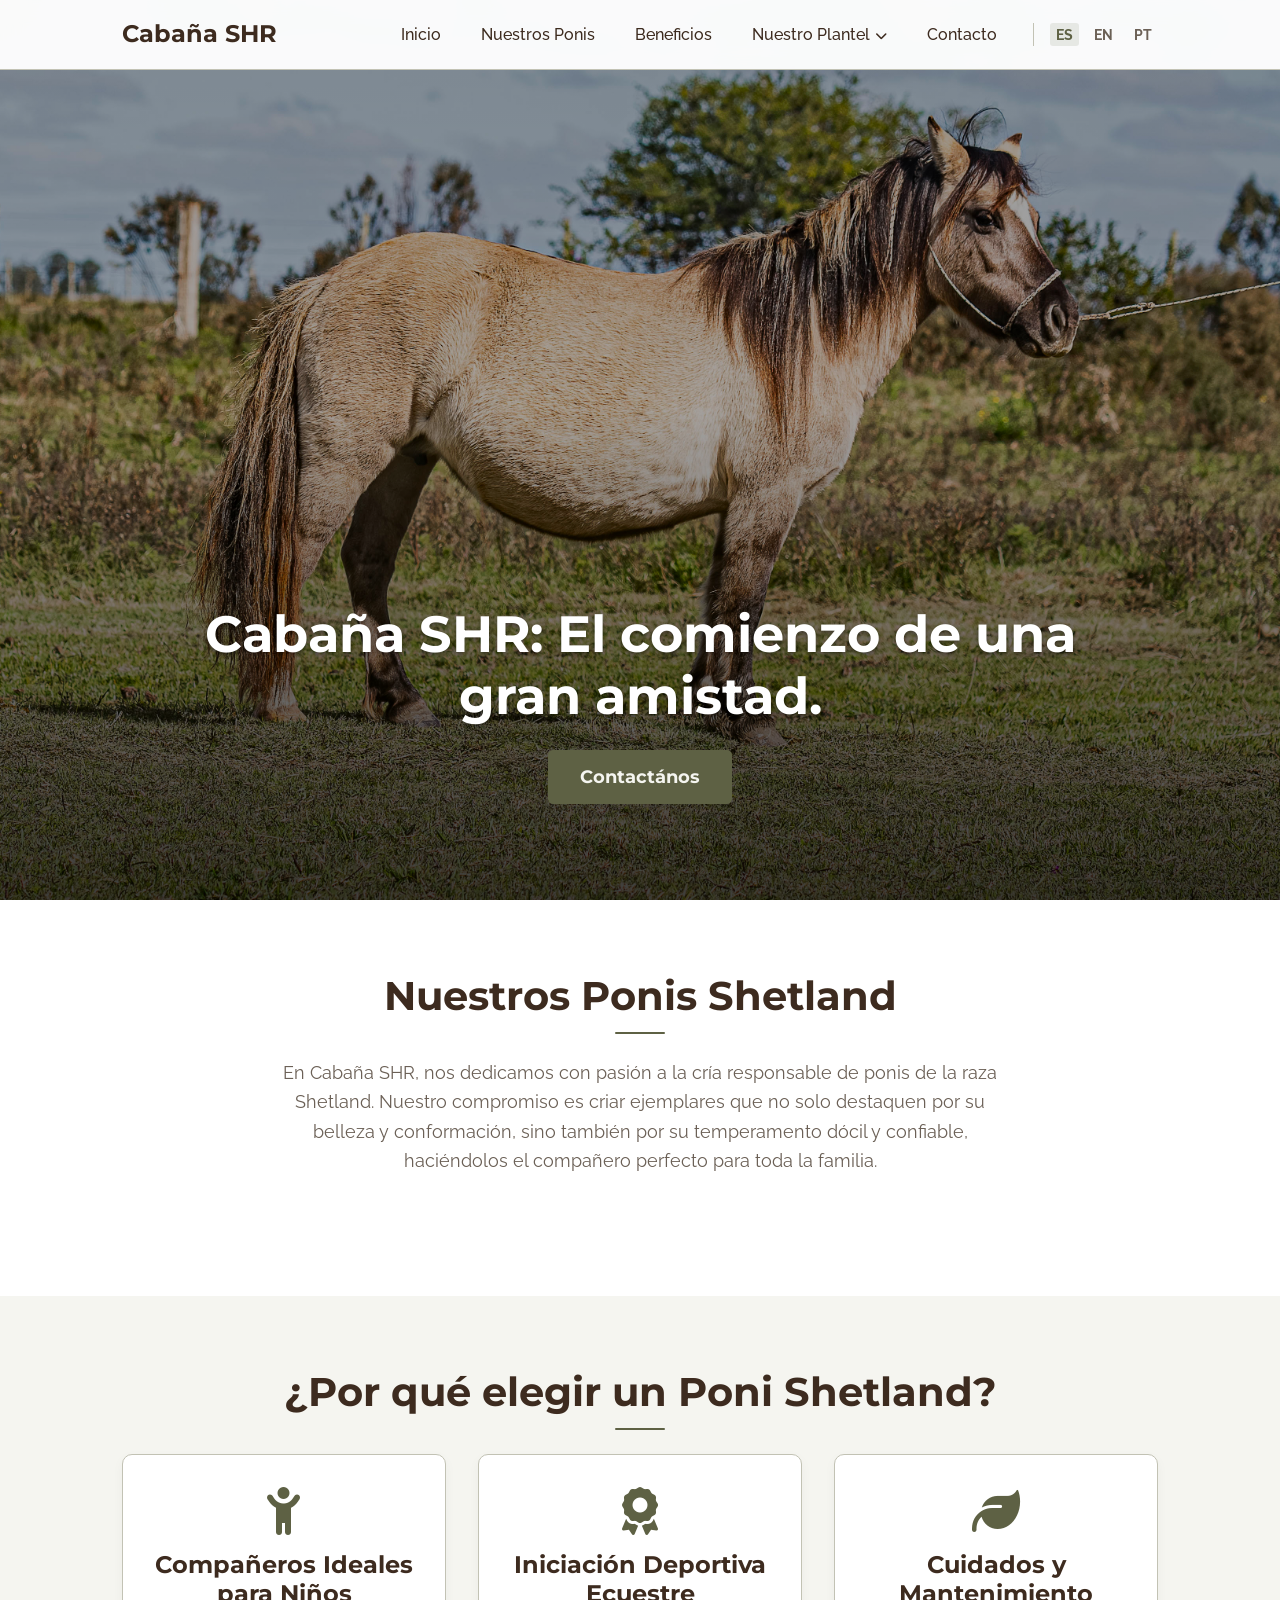
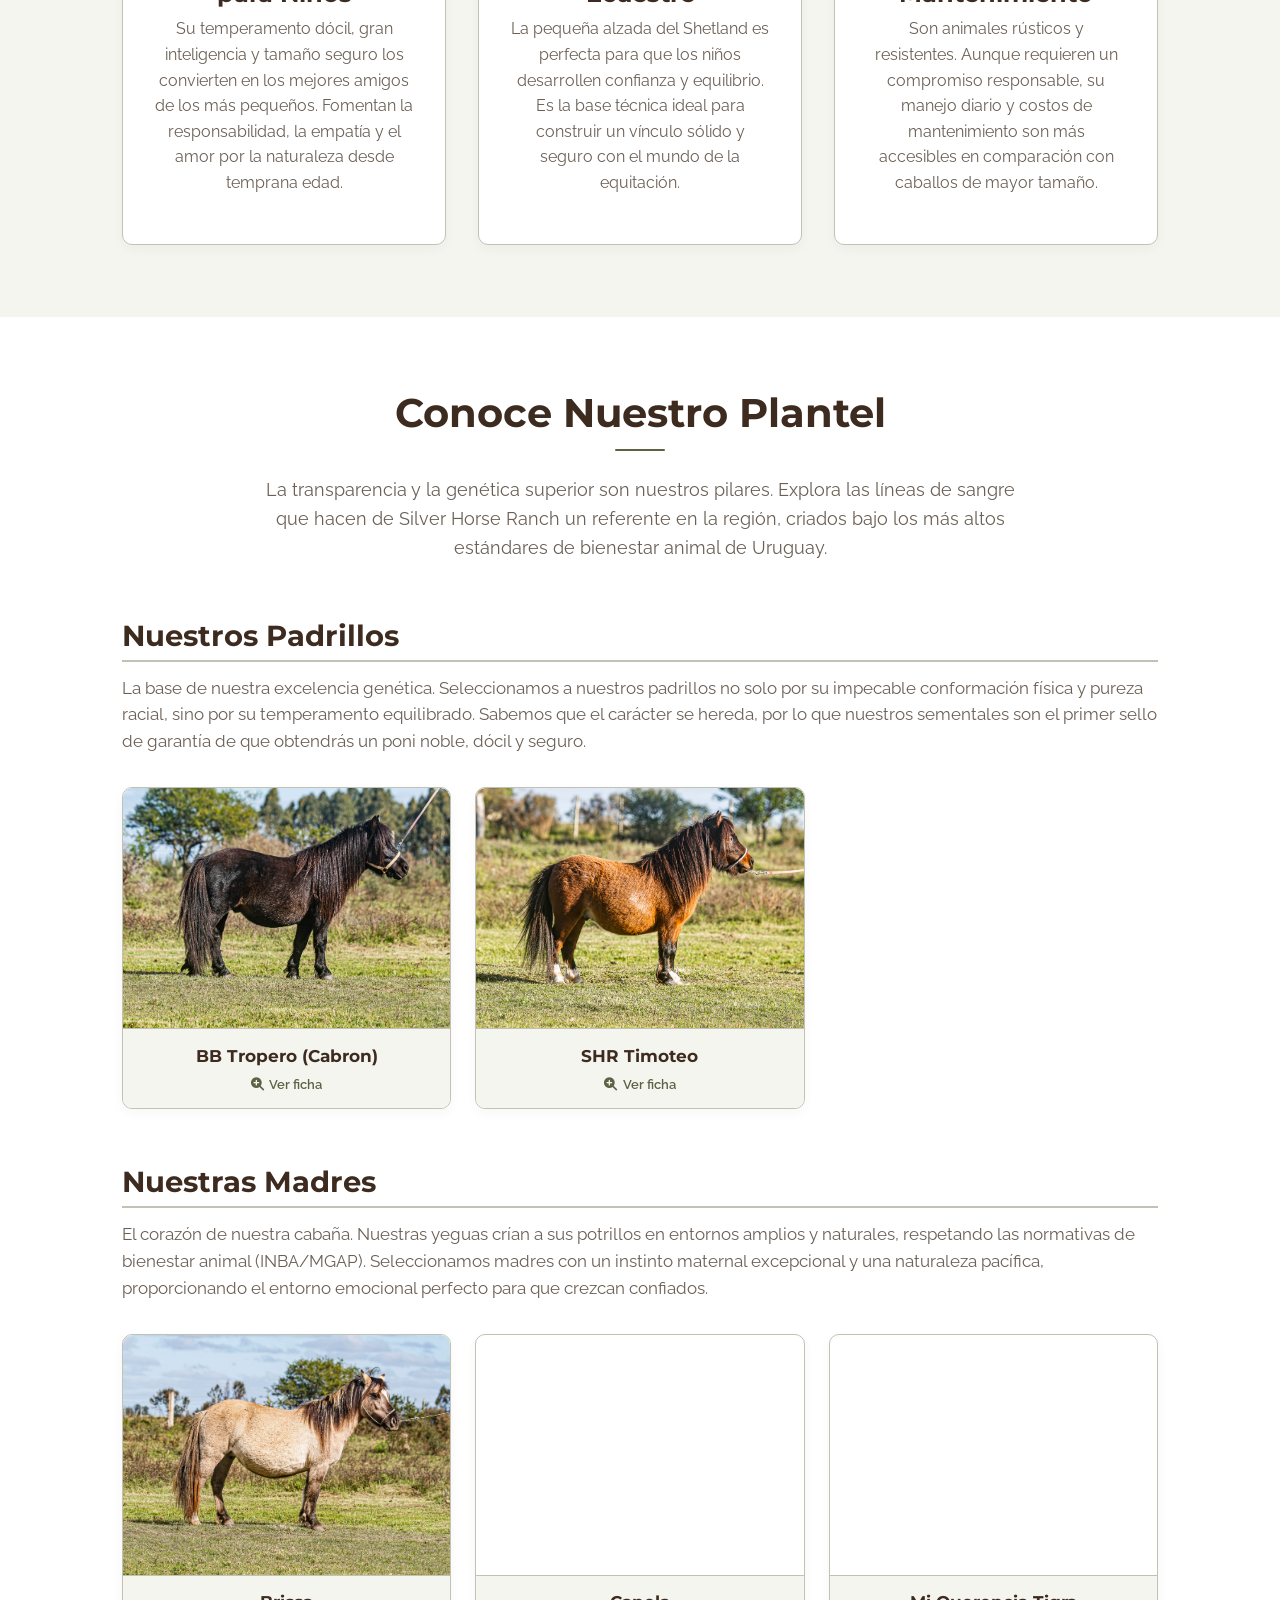
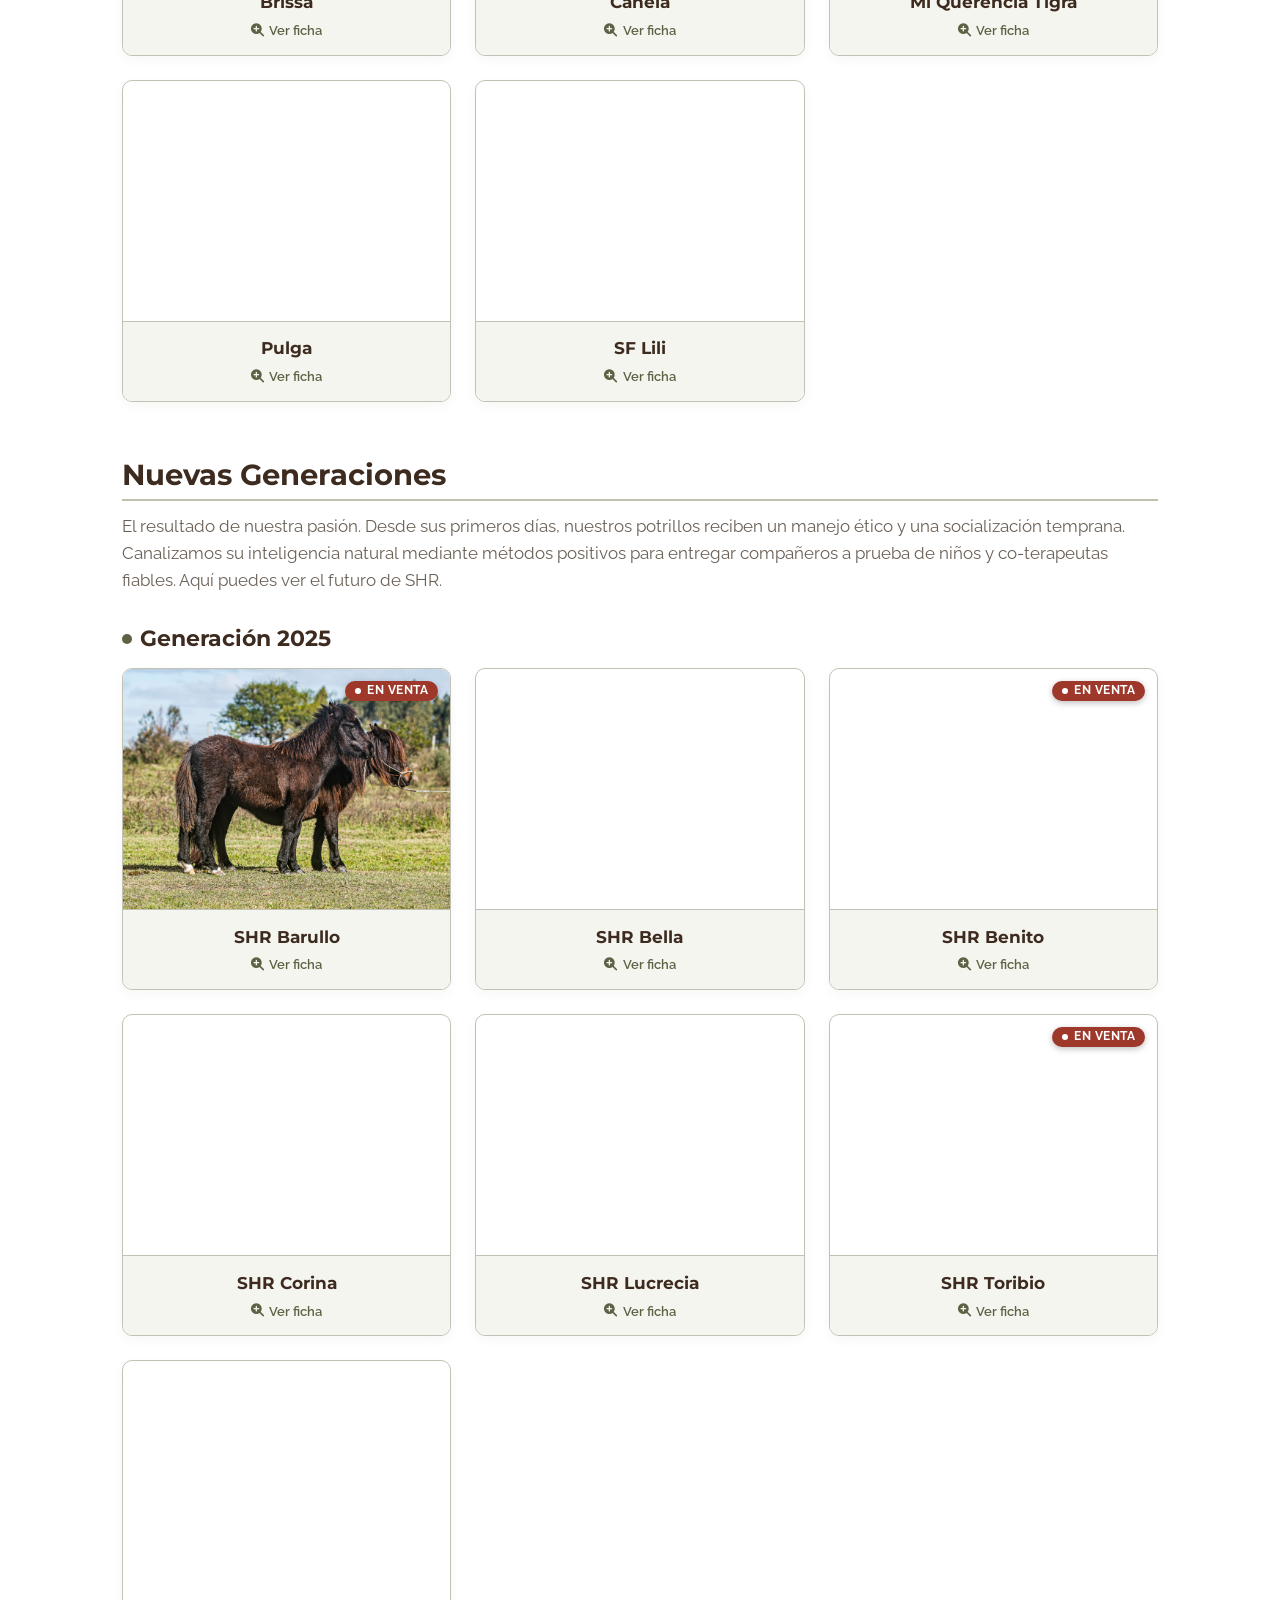
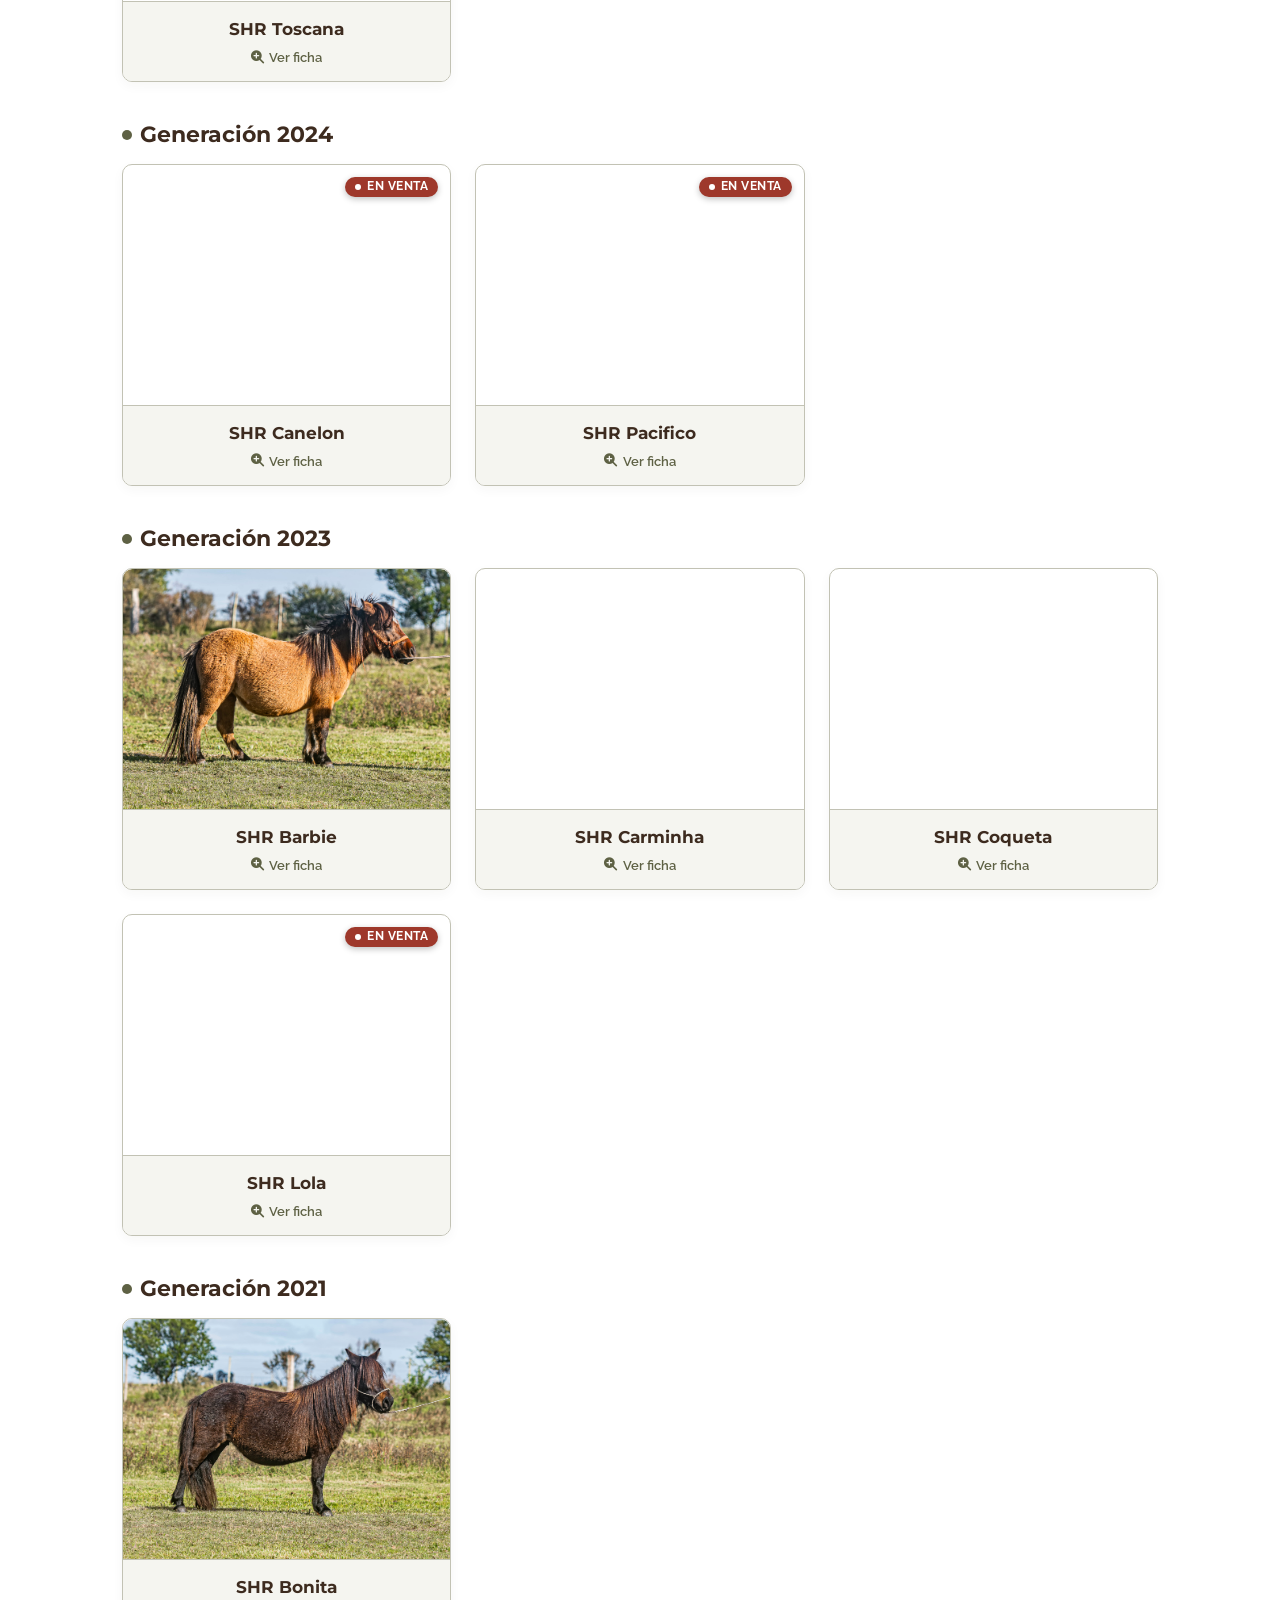
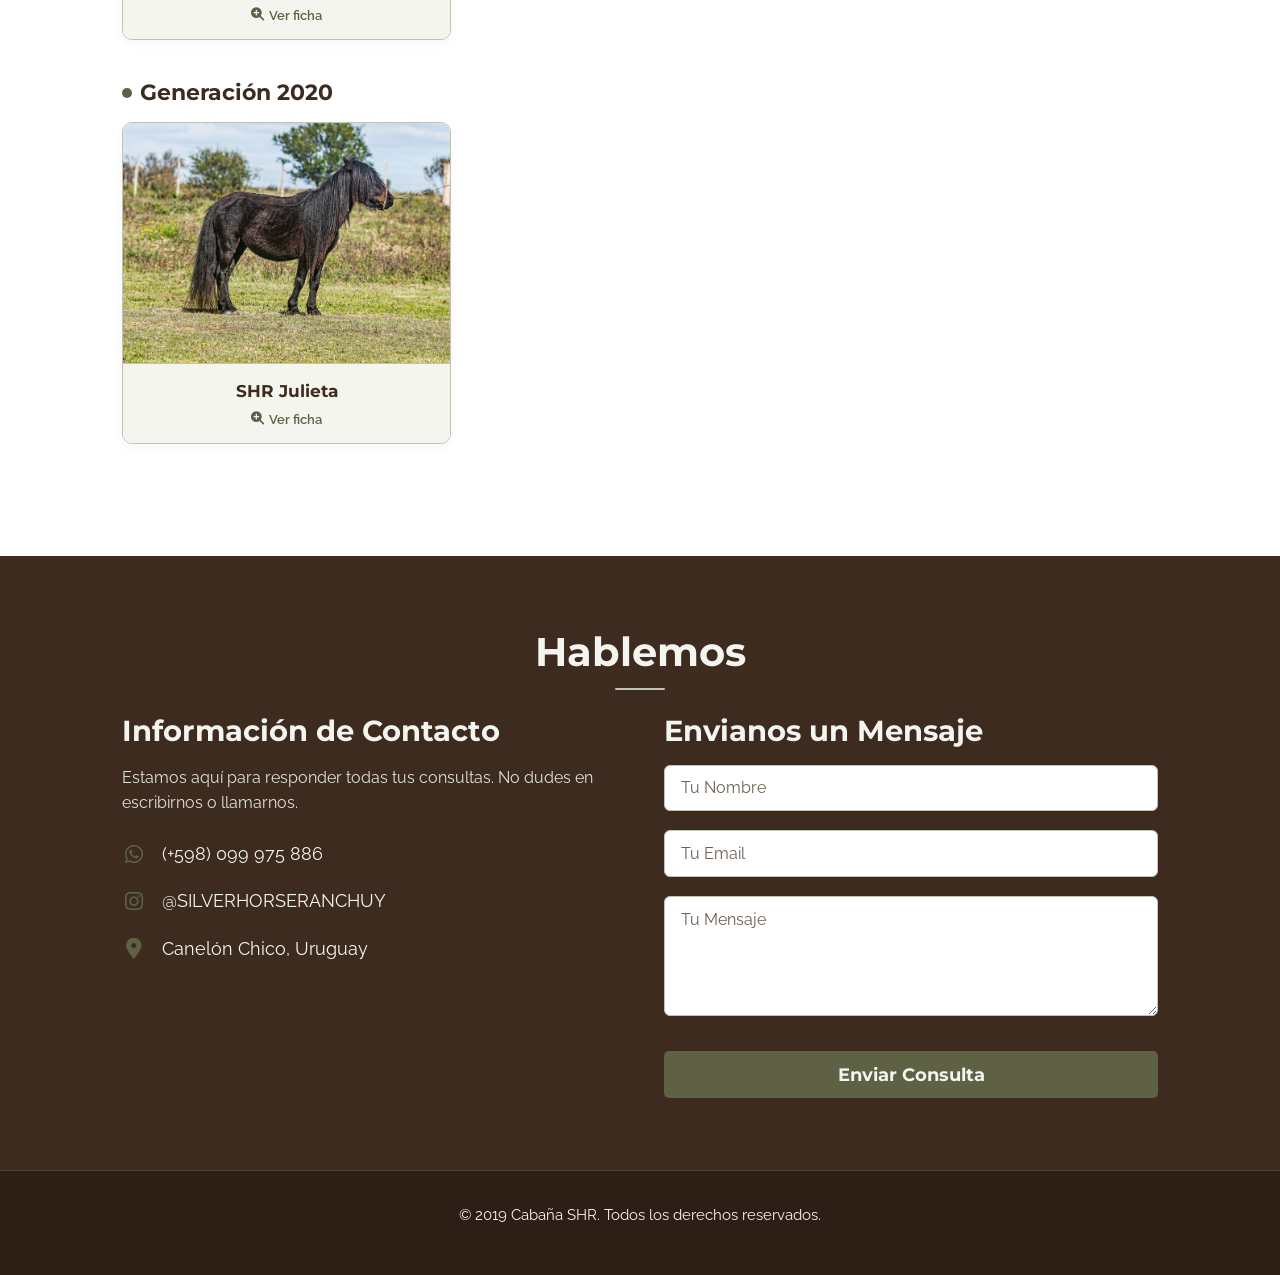
==== commit 318687d8: "feat: implement core site structure with CSS, HTML foundation, and interactive scripts." ====
--- a/index.html
+++ b/index.html
@@ -678,6 +678,9 @@
     <div class="modal-card" id="modal-card">
      <!-- Columna Izquierda: Fotografía -->
      <div class="modal-card-media">
+      <div class="modal-zoom-badge" id="modal-zoom-badge" title="Zoom">
+       <i aria-hidden="true" class="fas fa-search-plus"></i>
+      </div>
       <img data-padre="" data-madre="" alt="" id="lightbox-img" src=""/>
       <div class="modal-thumbnails" id="modal-thumbnails">
       </div>
--- a/css/styles.css
+++ b/css/styles.css
@@ -713,14 +713,11 @@
         font-size: 2rem;
     }
     .hero {
-        min-height: 65vh;
-        height: 70vh;
-        max-height: 75vh;
-        padding-top: calc(var(--navbar-height) + 1.5rem);
-        padding-bottom: 2rem;
-    }
-    .hero-slide {
-        background-position: 80% center;
+        min-height: 50vh;
+        height: 55vh;
+        max-height: 60vh;
+        padding-top: calc(var(--navbar-height) + 1.25rem);
+        padding-bottom: 1.5rem;
     }
     .navbar .container {
         padding: 0 1rem;
@@ -781,30 +778,32 @@
     .content-section {
         padding: 3rem 0;
     }
-    /* 1. SECCIÓN HERO EN MÓVIL */
+    /* 1. SECCIÓN HERO EN MÓVIL (Top-Anchor & Despeje del Header) */
     .hero {
-        min-height: 65vh;
-        height: 70vh;
-        max-height: 75vh;
-        padding-top: calc(var(--navbar-height) + 1rem);
-        padding-bottom: 2rem;
-    }
-    .hero-slide {
-        background-position: 80% center;
+        min-height: 45vh;
+        height: 48vh;
+        max-height: 52vh;
+        padding-top: calc(var(--navbar-height) + 0.75rem);
+        padding-bottom: 1.25rem;
+    }
+    .hero-slider,
+    .hero-overlay {
+        top: var(--navbar-height);
+        height: calc(100% - var(--navbar-height));
     }
     .hero-content {
+        margin-bottom: 0.5rem;
+        padding: 0 0.75rem;
+    }
+    .hero h1 {
+        font-size: 1.35rem;
         margin-bottom: 0.75rem;
-        padding: 0 1rem;
-    }
-    .hero h1 {
-        font-size: 1.65rem;
-        margin-bottom: 1.25rem;
         line-height: 1.25;
-        text-shadow: 0 2px 8px rgba(0, 0, 0, 0.7);
+        text-shadow: 0 2px 8px rgba(0, 0, 0, 0.75);
     }
     .cta-button {
-        padding: 0.7rem 1.8rem;
-        font-size: 1rem;
+        padding: 0.5rem 1.4rem;
+        font-size: 0.9rem;
         box-shadow: 0 4px 12px rgba(0, 0, 0, 0.3);
     }
 
@@ -847,25 +846,23 @@
         padding: 2.5rem 0;
     }
     .hero {
-        min-height: 65vh;
-        height: 70vh;
-        max-height: 75vh;
-        padding-top: calc(var(--navbar-height) + 0.75rem);
-        padding-bottom: 1.5rem;
-    }
-    .hero-slide {
-        background-position: 80% center;
+        min-height: 42vh;
+        height: 45vh;
+        max-height: 48vh;
+        padding-top: calc(var(--navbar-height) + 0.5rem);
+        padding-bottom: 1rem;
     }
     .hero-content {
-        margin-bottom: 0.5rem;
+        margin-bottom: 0.25rem;
     }
     .hero h1 {
-        font-size: 1.45rem;
-        margin-bottom: 1rem;
+        font-size: 1.25rem;
+        margin-bottom: 0.6rem;
+        line-height: 1.22;
     }
     .cta-button {
-        padding: 0.65rem 1.5rem;
-        font-size: 0.95rem;
+        padding: 0.45rem 1.25rem;
+        font-size: 0.88rem;
     }
     .benefits-grid {
         gap: 1.25rem;
@@ -1069,6 +1066,13 @@
     position: relative;
     min-height: 280px;
     transition: flex 0.3s ease;
+    cursor: zoom-in;
+    user-select: none;
+    -webkit-user-select: none;
+}
+
+.modal-card-media.is-zoomed {
+    cursor: zoom-out;
 }
 
 .modal-card.has-data .modal-card-media {
@@ -1080,11 +1084,49 @@
     max-height: 80vh;
     object-fit: contain;
     display: block;
-    transition: opacity 0.2s ease;
+    transform-origin: center center;
+    transition: transform 0.25s cubic-bezier(0.25, 1, 0.5, 1), opacity 0.2s ease;
+    will-change: transform, transform-origin;
+    -webkit-user-drag: none;
 }
 
 .modal-card-media img.fade-out {
     opacity: 0.2;
+}
+
+/* Indicador visual de Zoom */
+.modal-zoom-badge {
+    position: absolute;
+    top: 12px;
+    left: 12px;
+    z-index: 10;
+    background-color: rgba(0, 0, 0, 0.55);
+    color: #ffffff;
+    border-radius: 50%;
+    width: 34px;
+    height: 34px;
+    display: flex;
+    align-items: center;
+    justify-content: center;
+    font-size: 0.85rem;
+    box-shadow: 0 2px 8px rgba(0, 0, 0, 0.3);
+    backdrop-filter: blur(4px);
+    -webkit-backdrop-filter: blur(4px);
+    pointer-events: none;
+    transition: all 0.25s ease;
+    opacity: 0.85;
+}
+
+.modal-card-media:hover .modal-zoom-badge {
+    opacity: 1;
+    transform: scale(1.1);
+    background-color: rgba(0, 0, 0, 0.75);
+}
+
+.modal-card-media.is-zoomed .modal-zoom-badge {
+    background-color: var(--color-secondary);
+    color: var(--color-bg-brand);
+    opacity: 1;
 }
 
 .modal-card-info {
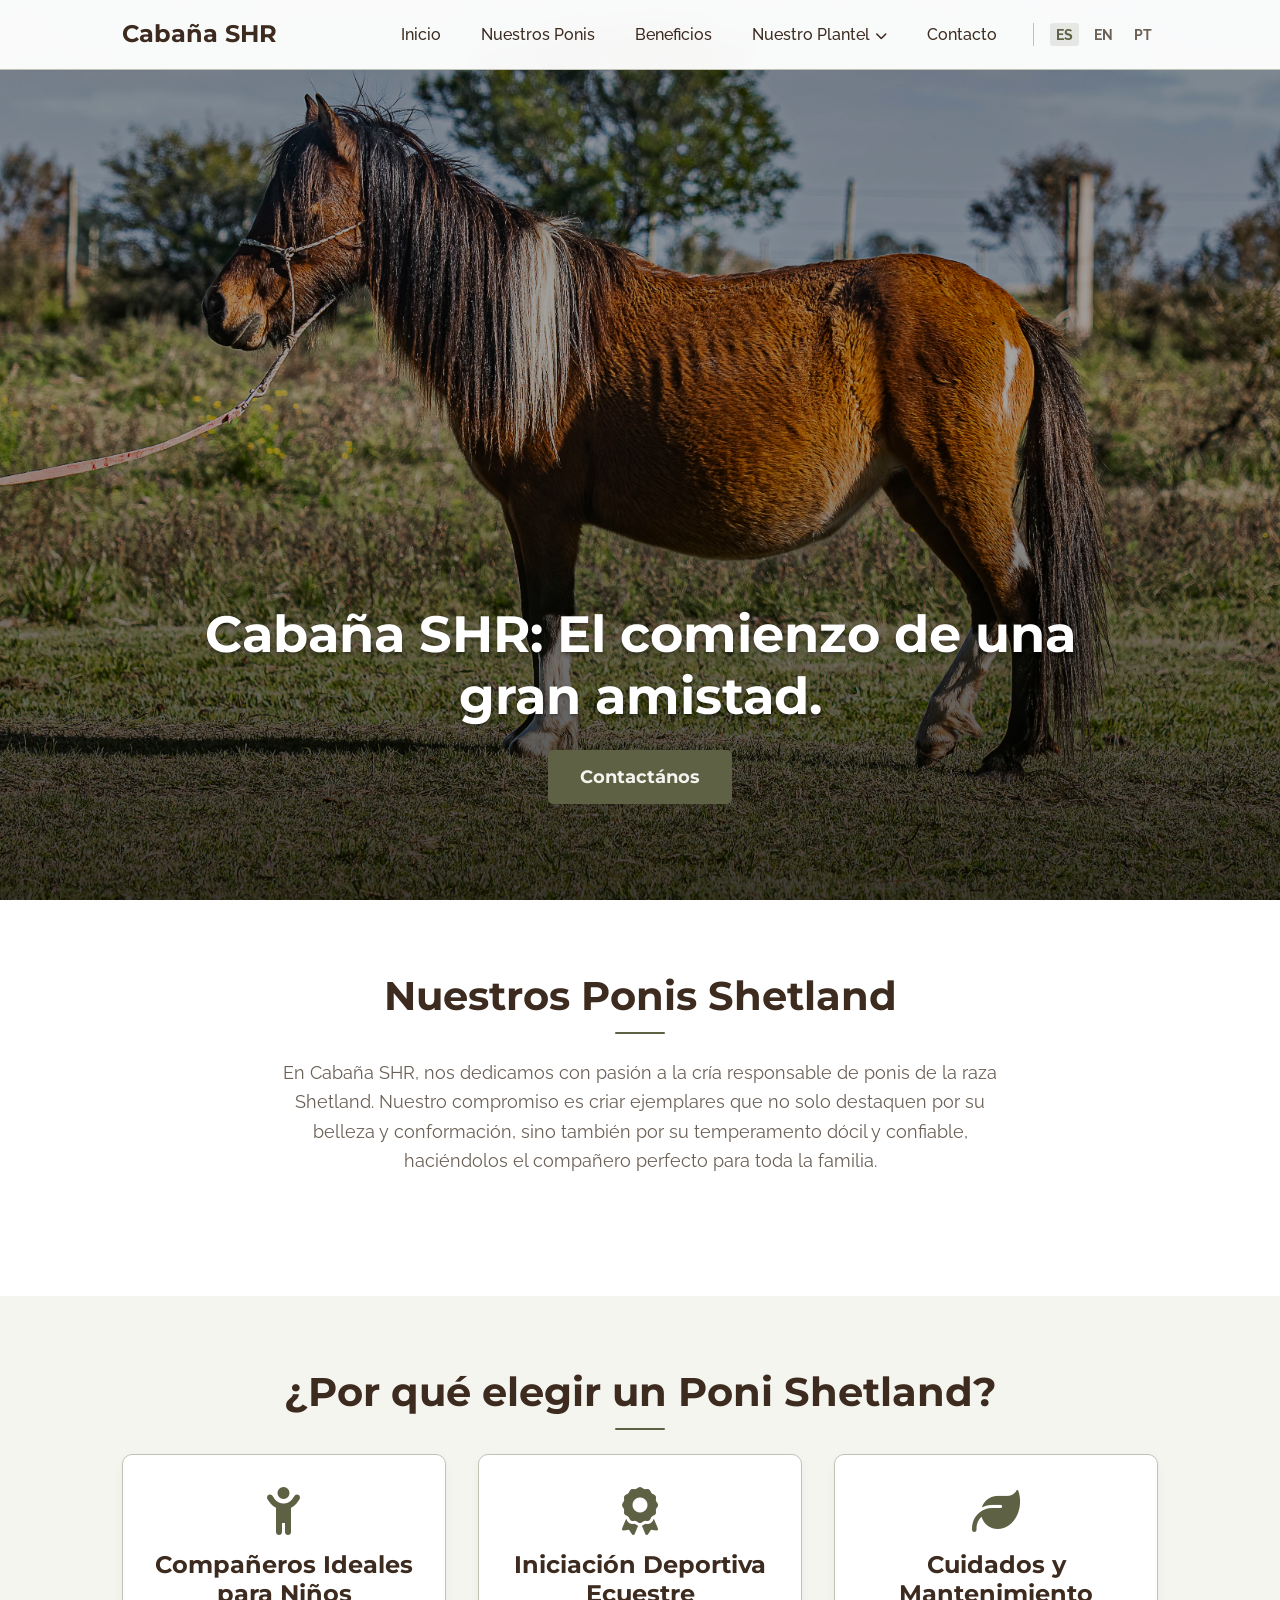
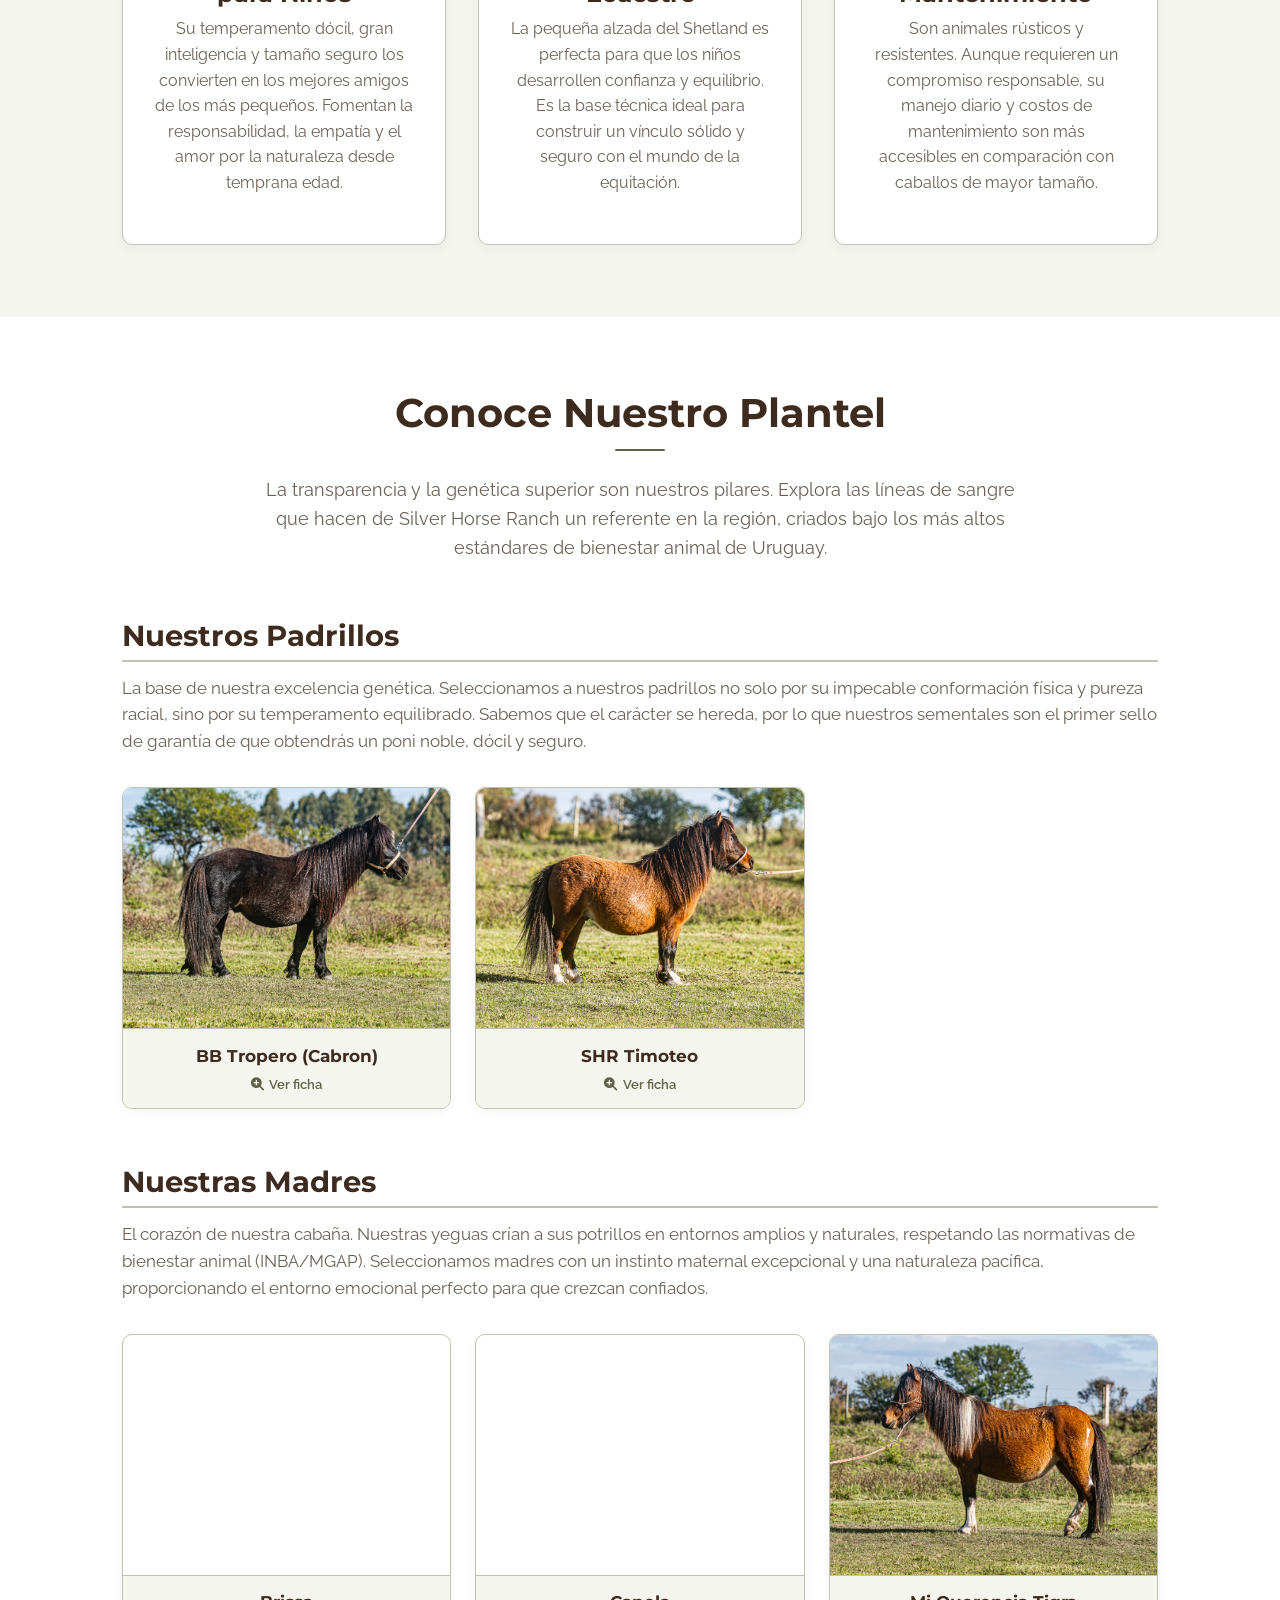
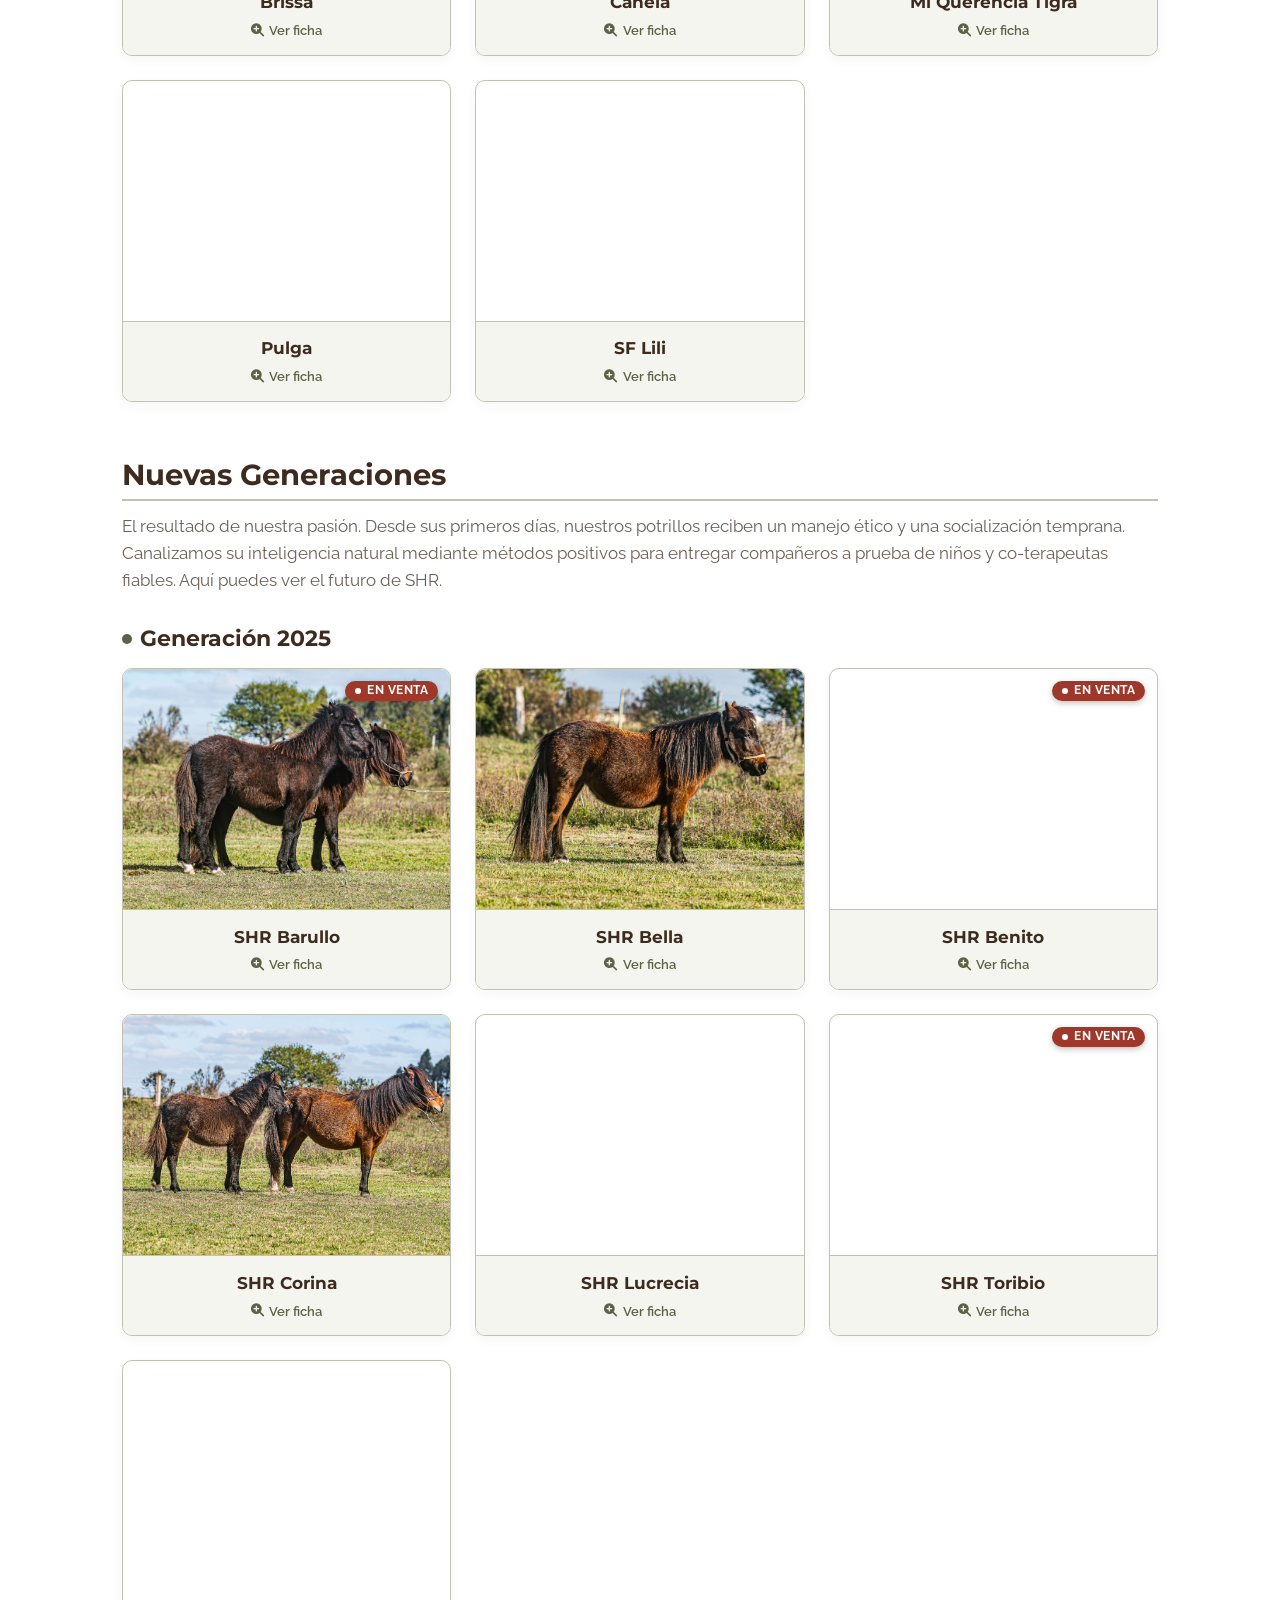
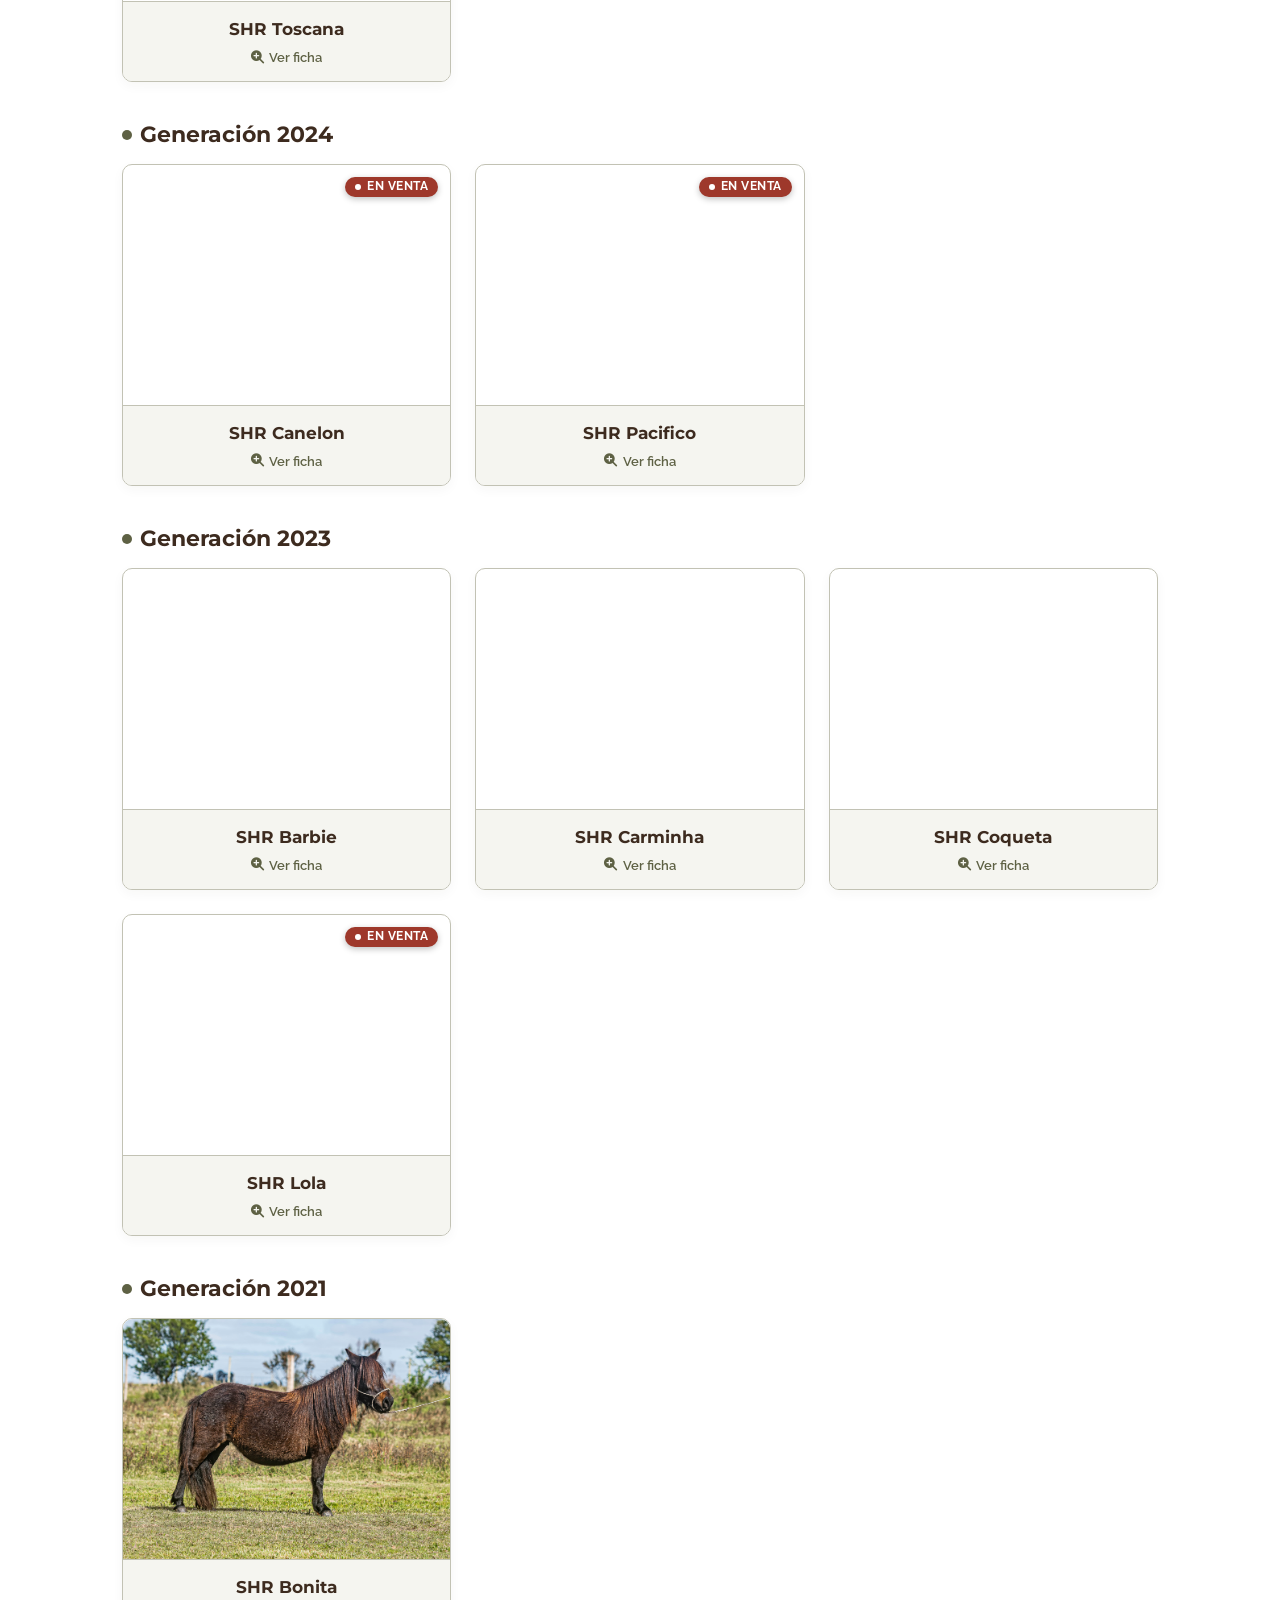
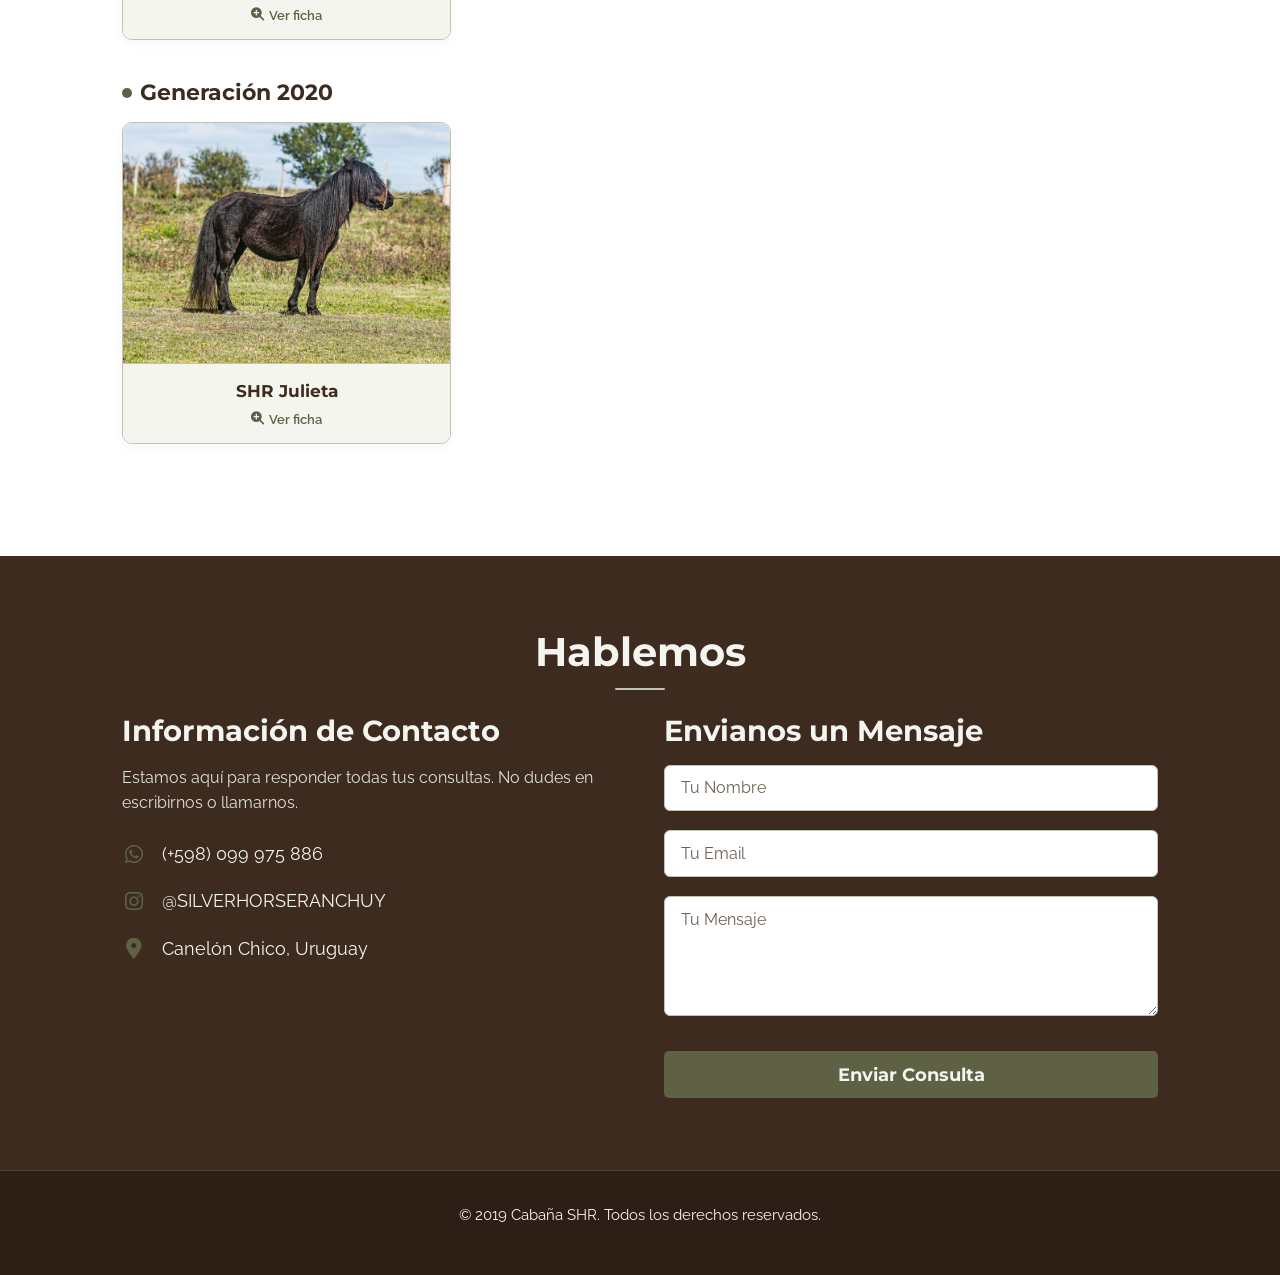
==== commit 5d6fa64a: "feat: Integrar Google Analytics 4 (G-2QEYLX10QD)" ====
--- a/index.html
+++ b/index.html
@@ -2,6 +2,15 @@
 <html lang="es">
  <head>
   <meta charset="utf-8"/>
+  <!-- Google tag (gtag.js) -->
+  <script async src="https://www.googletagmanager.com/gtag/js?id=G-2QEYLX10QD"></script>
+  <script>
+    window.dataLayer = window.dataLayer || [];
+    function gtag(){dataLayer.push(arguments);}
+    gtag('js', new Date());
+
+    gtag('config', 'G-2QEYLX10QD');
+  </script>
   <meta content="width=device-width, initial-scale=1.0" name="viewport"/>
   <title data-key="pageTitle">
    Cabaña SHR - Cría de Ponis Shetland en Uruguay
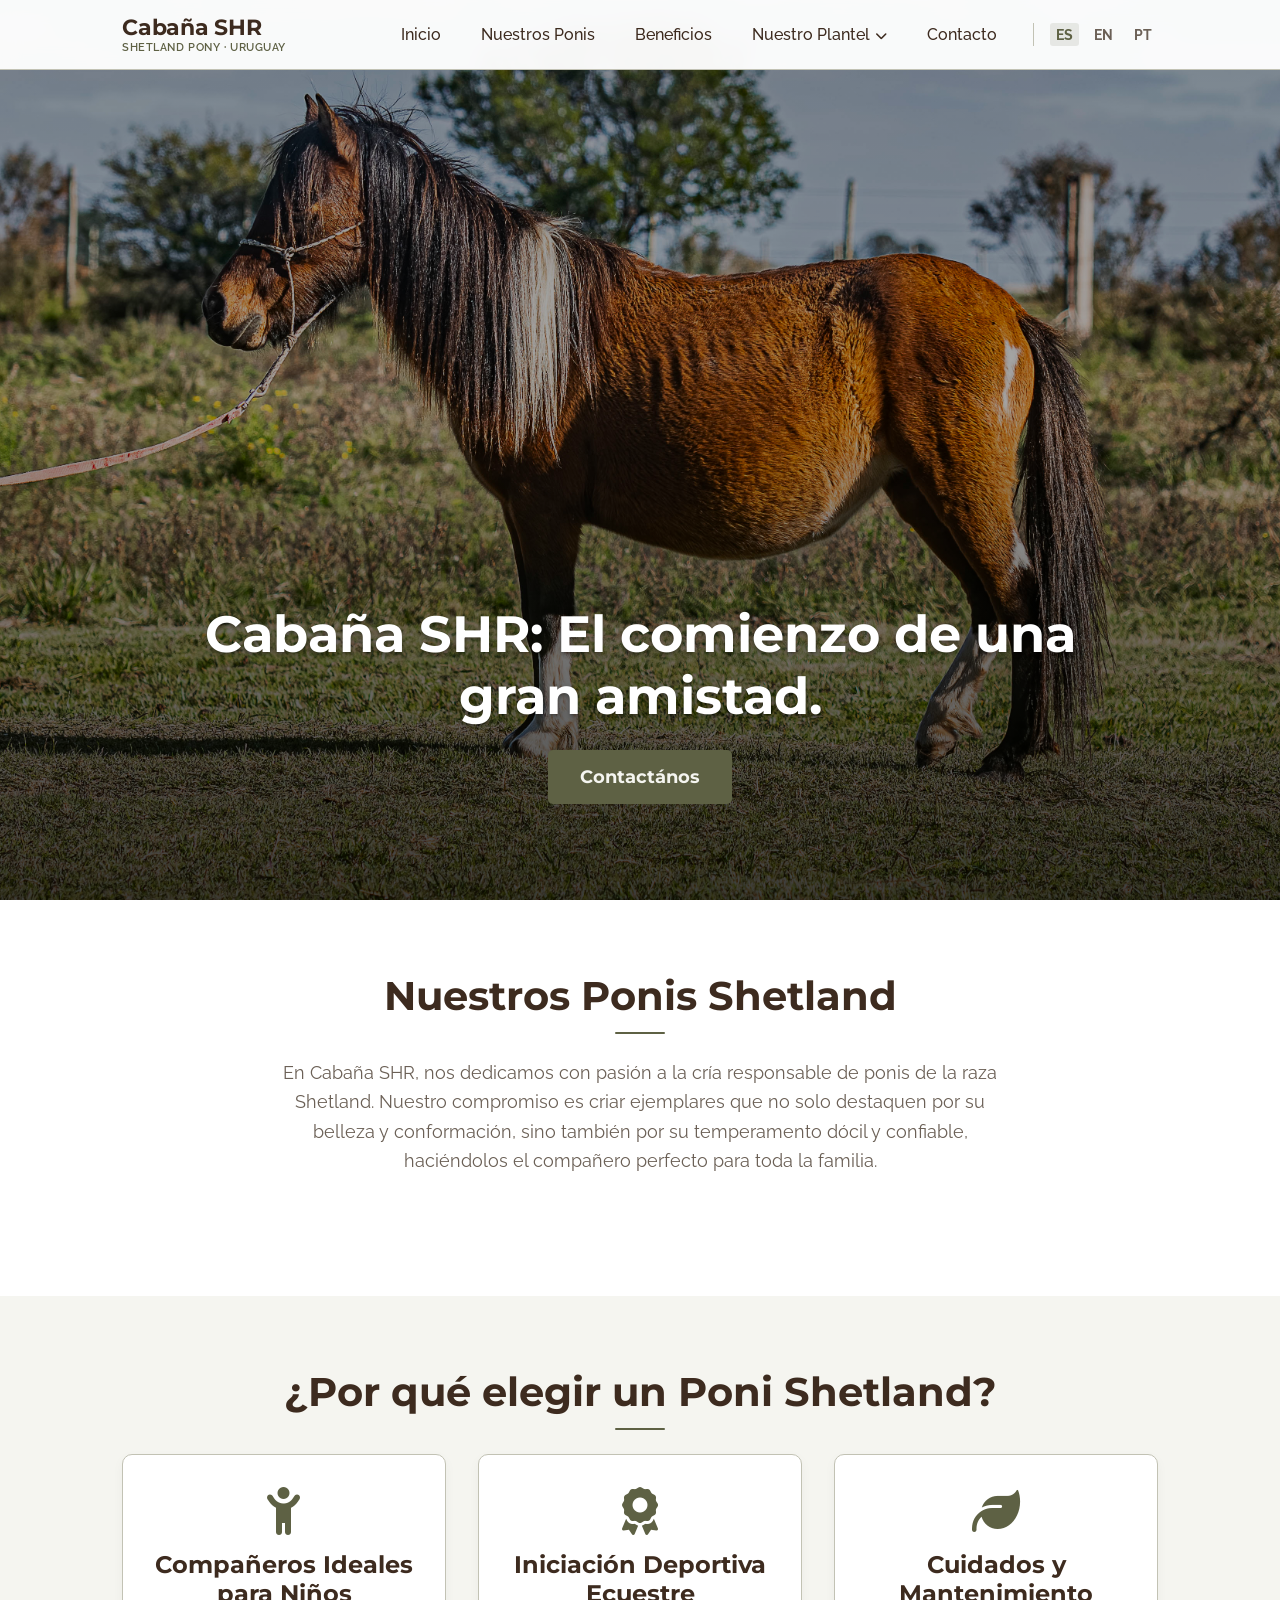
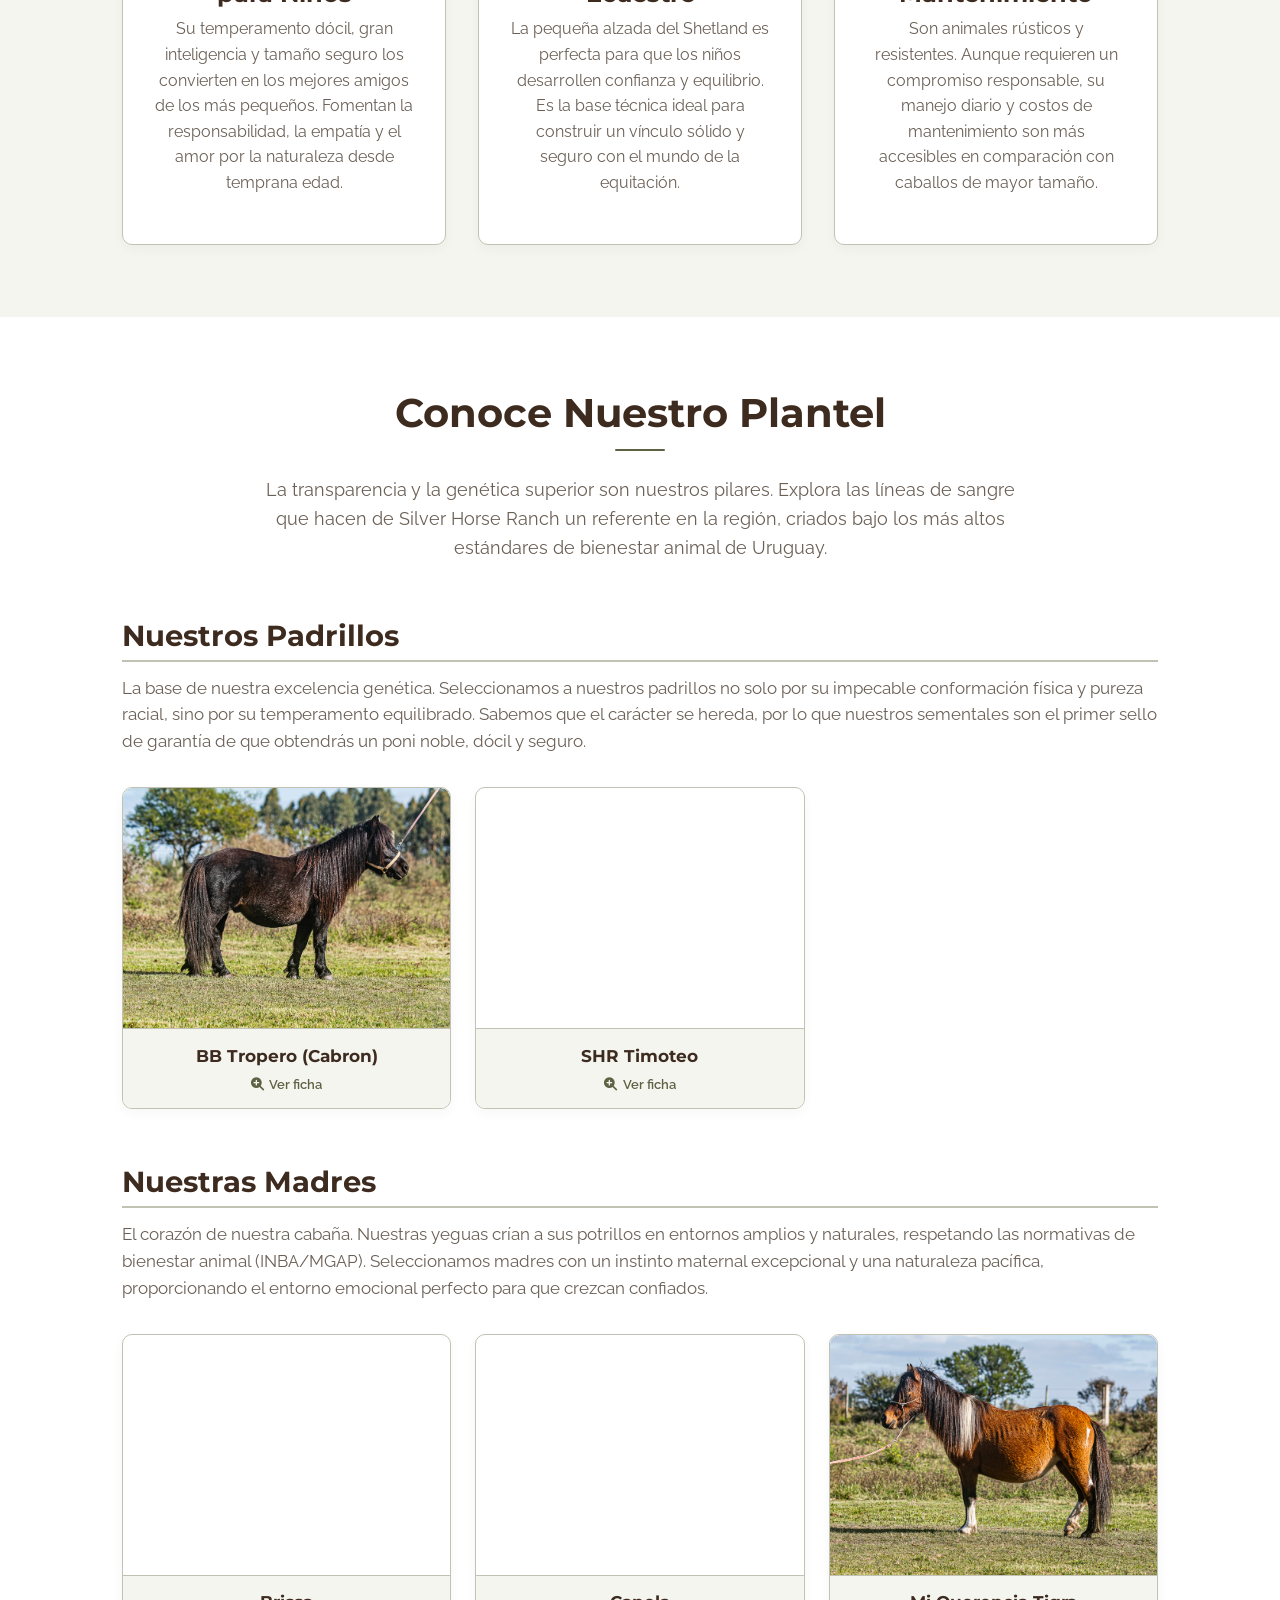
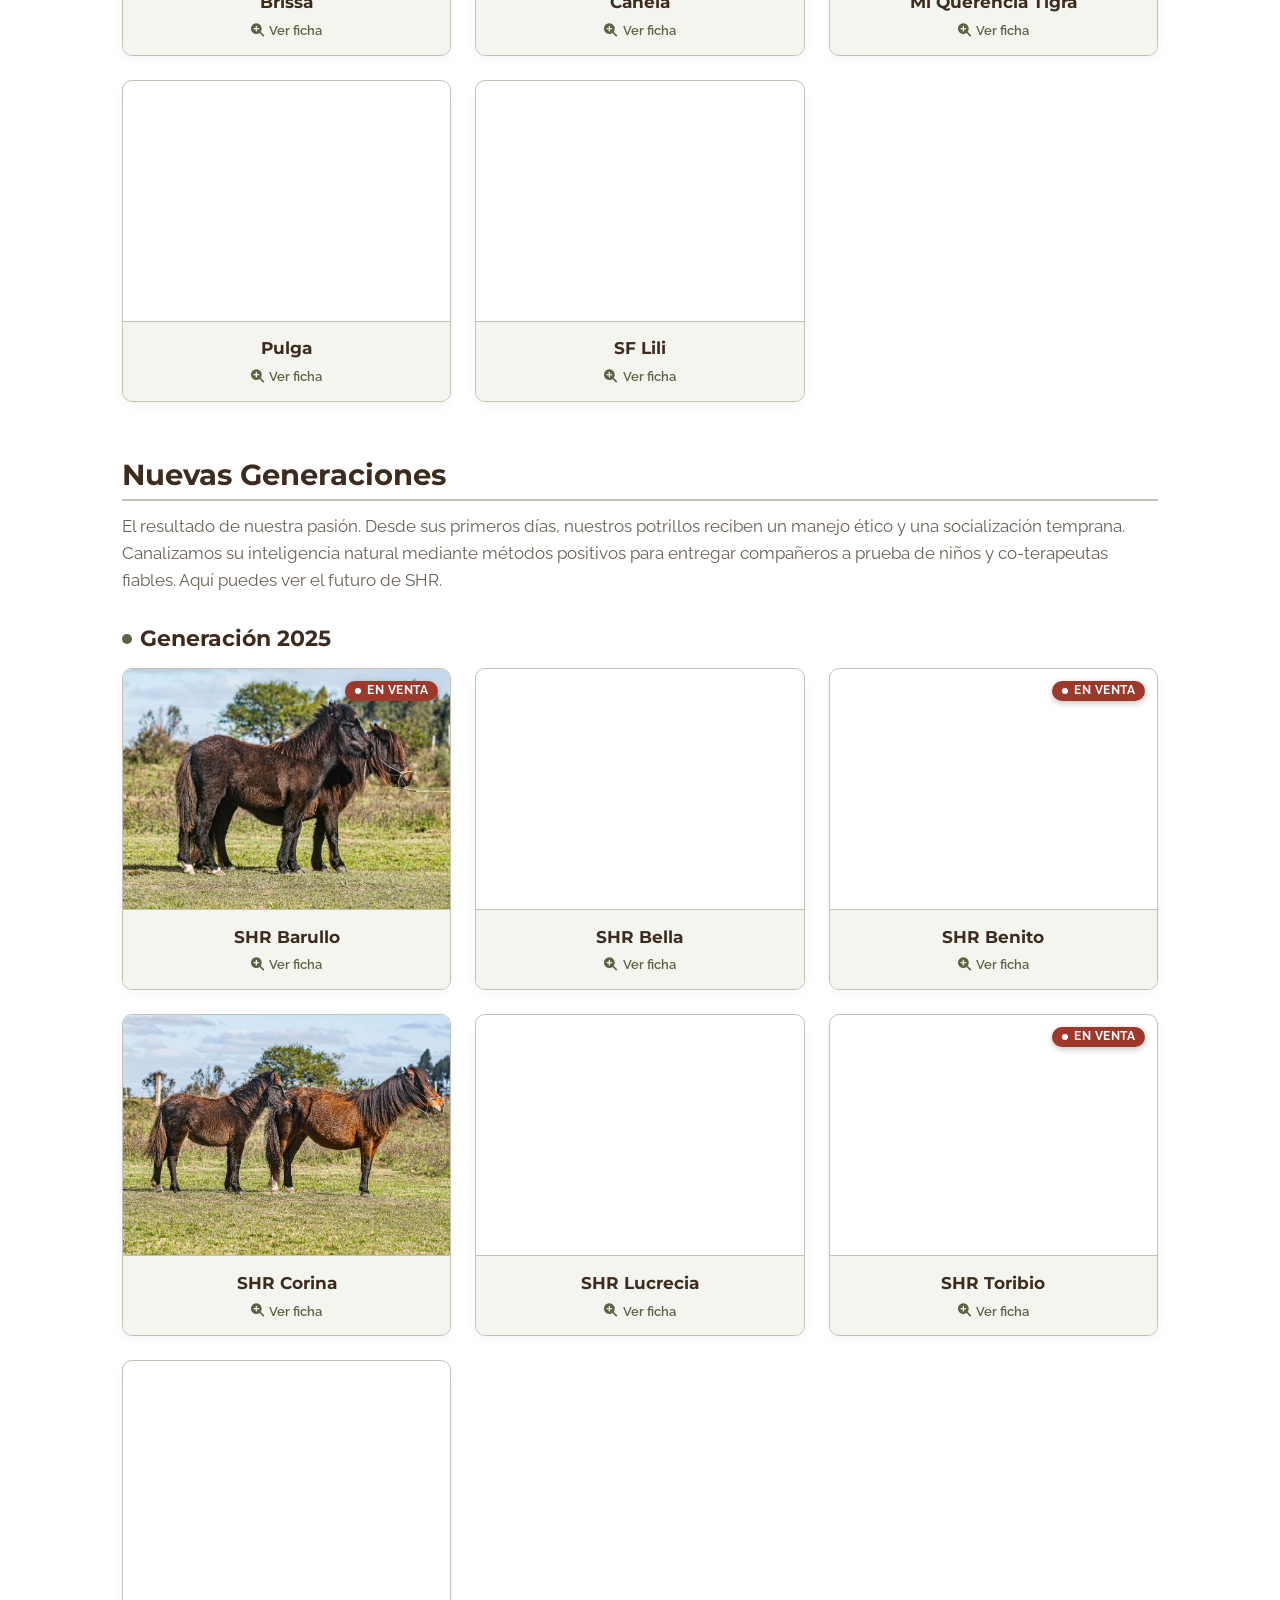
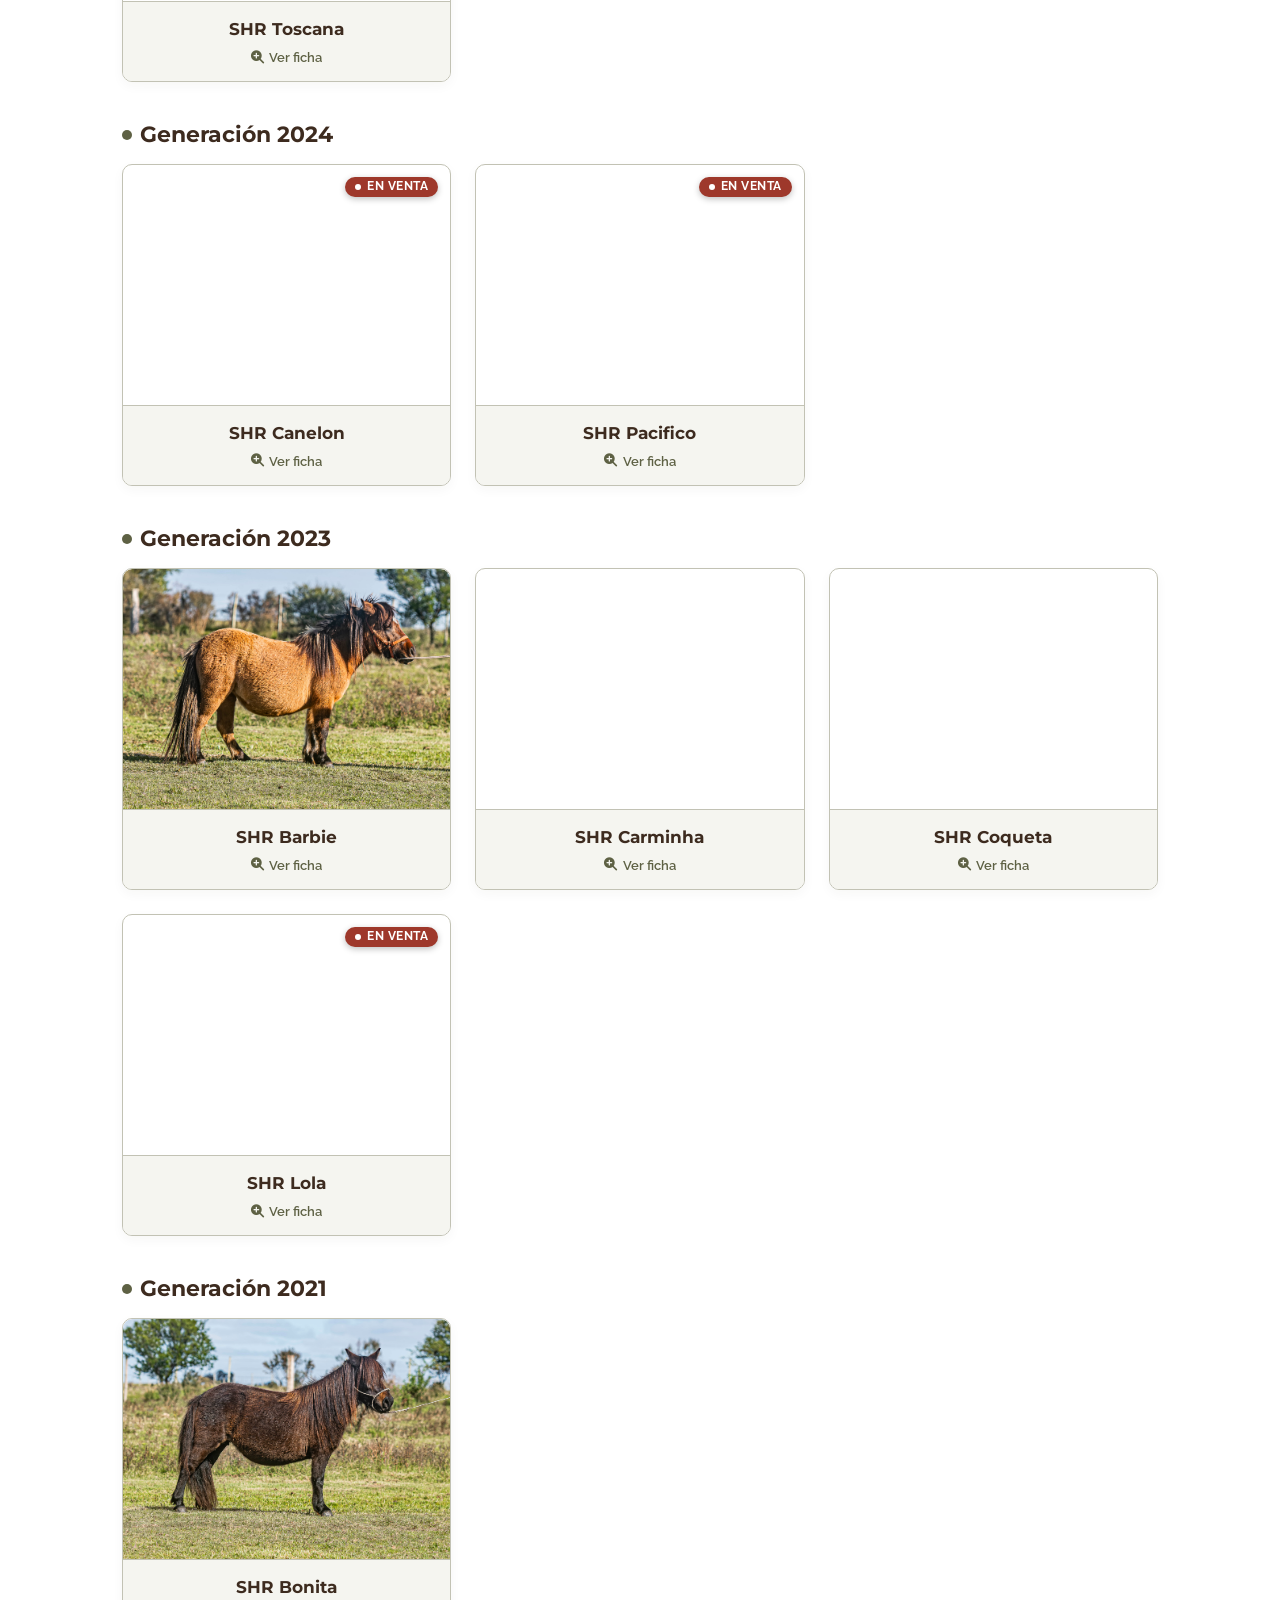
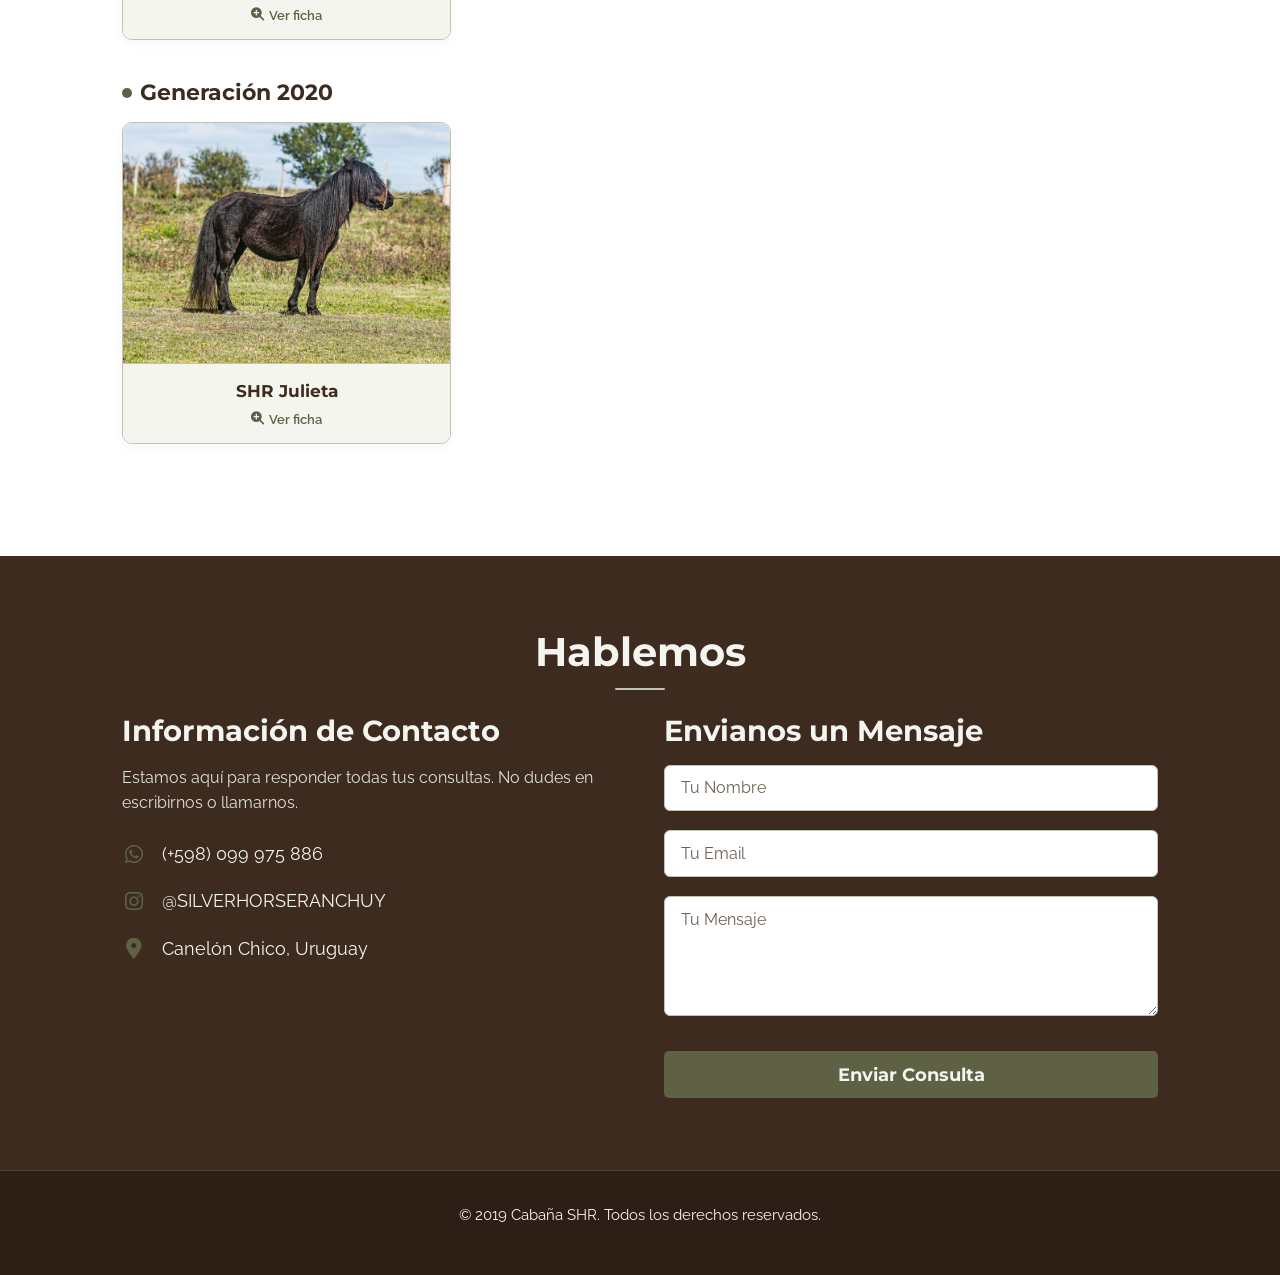
==== commit 9ff93bad: "feat: implementar brand lockup en navbar con ubicación y raza" ====
--- a/index.html
+++ b/index.html
@@ -77,9 +77,10 @@
   <!-- Encabezado y Navegación Principal -->
   <header class="navbar">
    <div class="container">
-    <a aria-label="Cabaña SHR Inicio" class="logo" href="#inicio">
-     Cabaña SHR
-    </a>
+     <a aria-label="Cabaña SHR - Shetland Pony Uruguay" class="brand-logo" href="#inicio">
+      <span class="brand-title">Cabaña SHR</span>
+      <span class="brand-subline" data-key="brandSubline">Shetland Pony · Uruguay</span>
+     </a>
     <button aria-controls="primary-navigation" aria-expanded="false" aria-label="Abrir menú de navegación" class="menu-toggle" id="mobile-menu">
      <i aria-hidden="true" class="fas fa-bars">
      </i>
--- a/css/styles.css
+++ b/css/styles.css
@@ -141,11 +141,35 @@
     height: 100%;
 }
 
-.navbar .logo {
+.navbar .logo,
+.navbar .brand-logo {
+    display: flex;
+    flex-direction: column;
+    text-decoration: none;
+    line-height: 1.1;
+}
+
+.navbar .brand-title {
     font-family: var(--font-headings);
-    font-size: 1.5rem;
+    font-size: 1.35rem;
     font-weight: 700;
-    color: var(--color-primary);
+    color: var(--color-primary); /* Marrón Ébano #3D2B1F */
+    letter-spacing: -0.01em;
+    transition: color 0.25s ease;
+}
+
+.navbar .brand-subline {
+    font-family: var(--font-body);
+    font-size: 0.7rem;
+    font-weight: 600;
+    color: var(--color-secondary); /* Verde Musgo #5E6144 */
+    letter-spacing: 0.05em;
+    text-transform: uppercase;
+    margin-top: 1px;
+}
+
+.navbar .brand-logo:hover .brand-title {
+    color: var(--color-secondary);
 }
 
 .nav-menu {
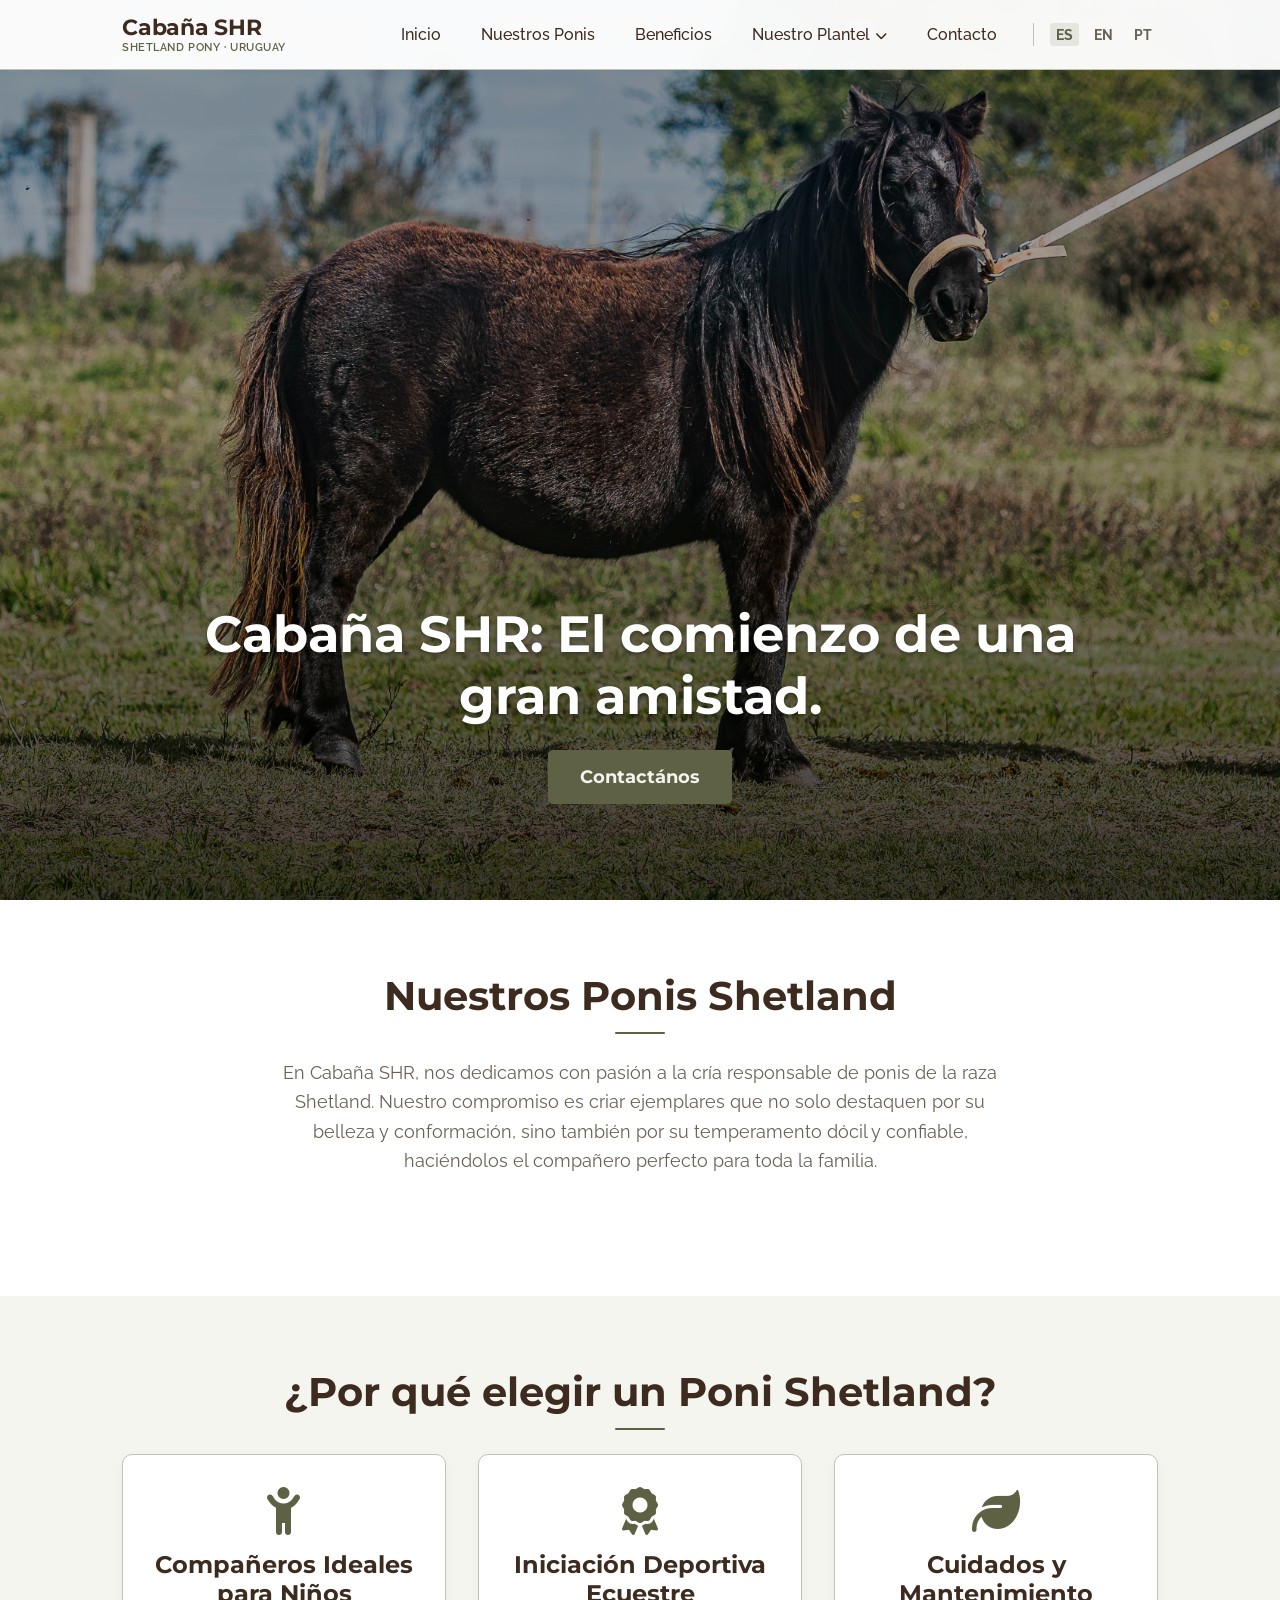
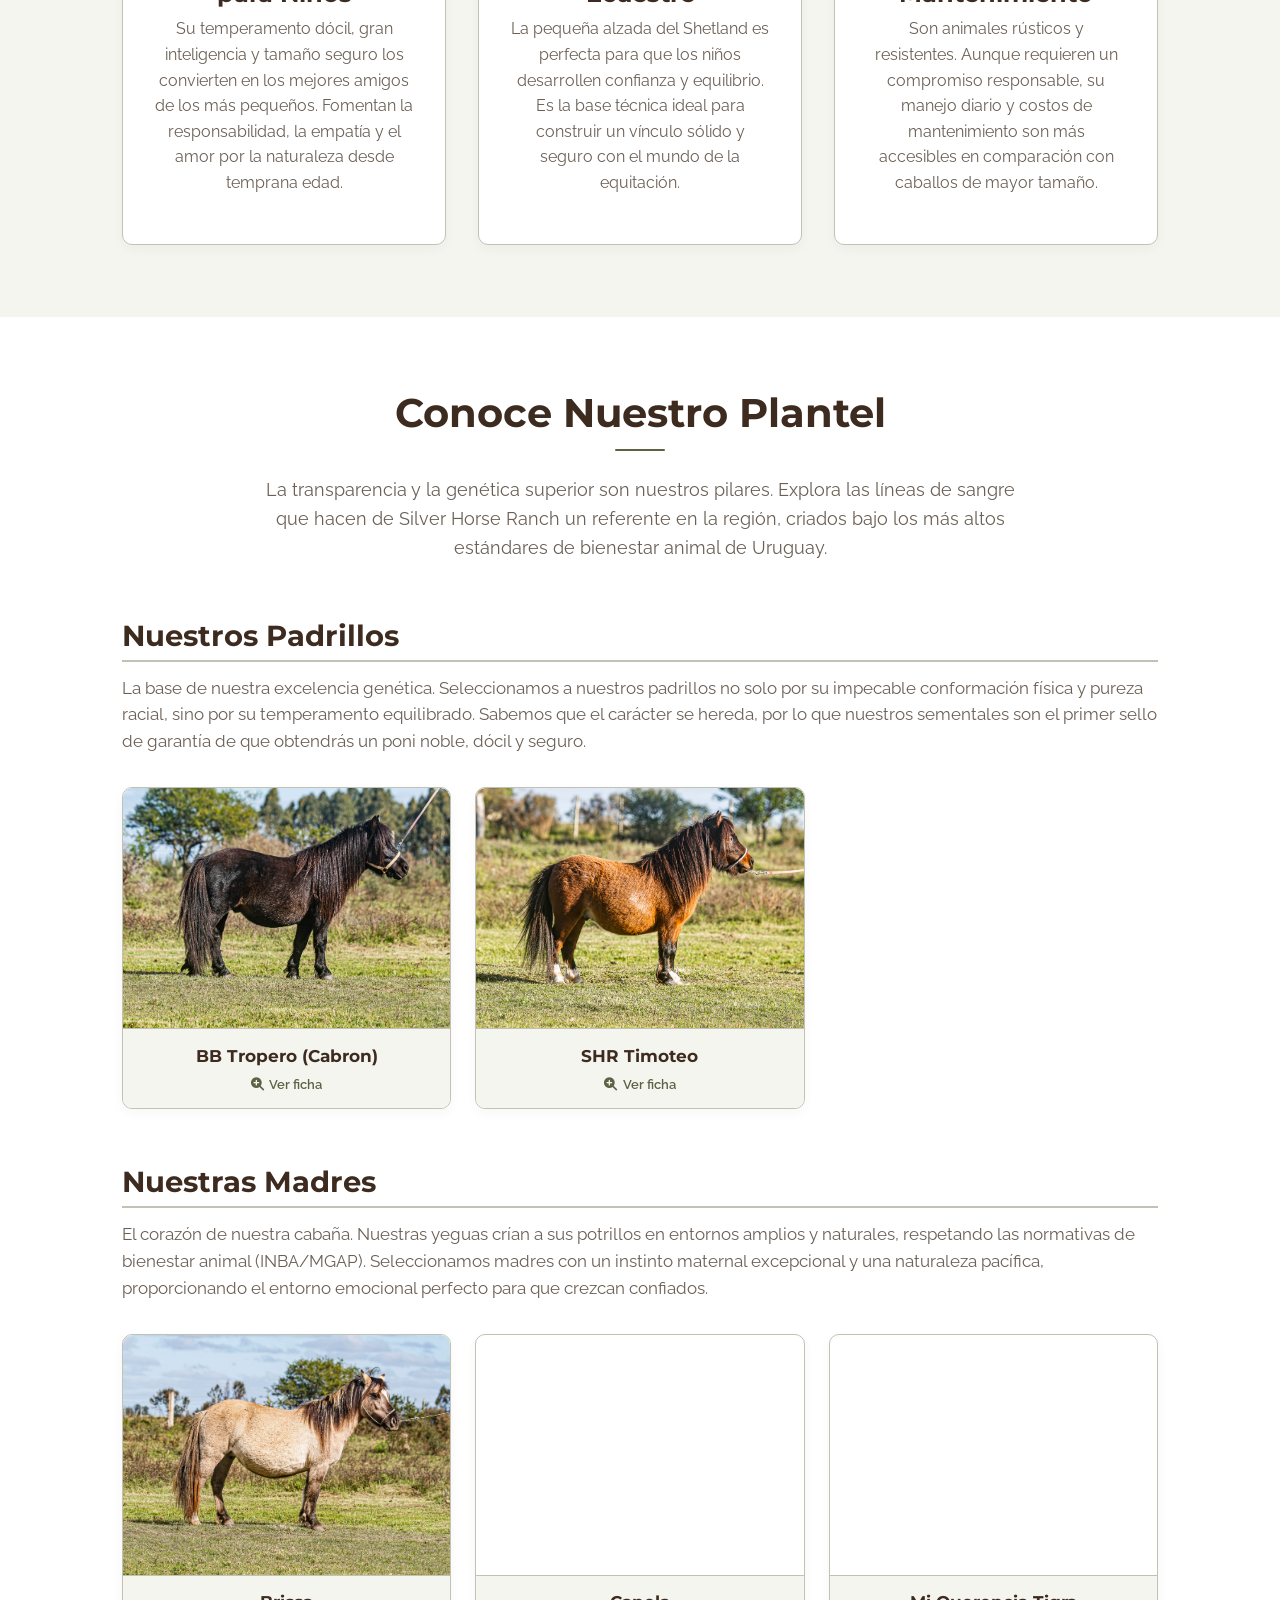
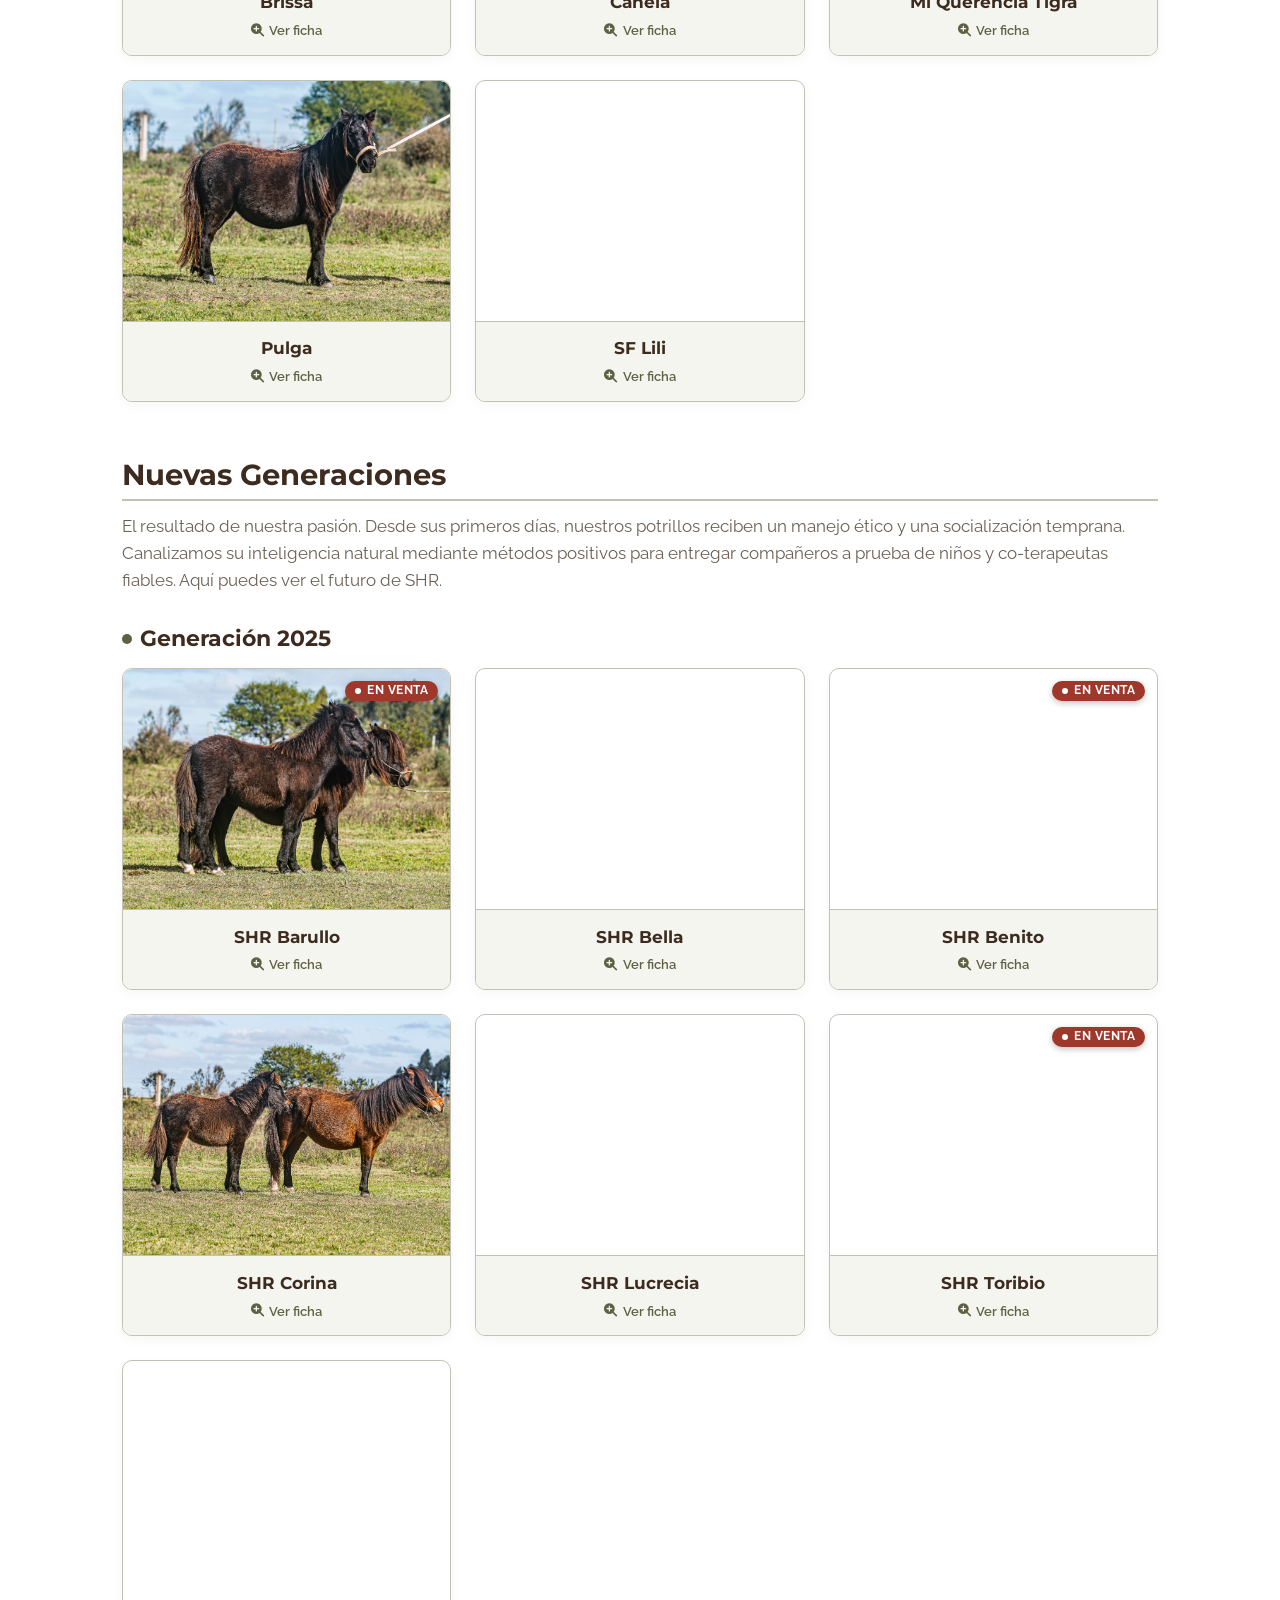
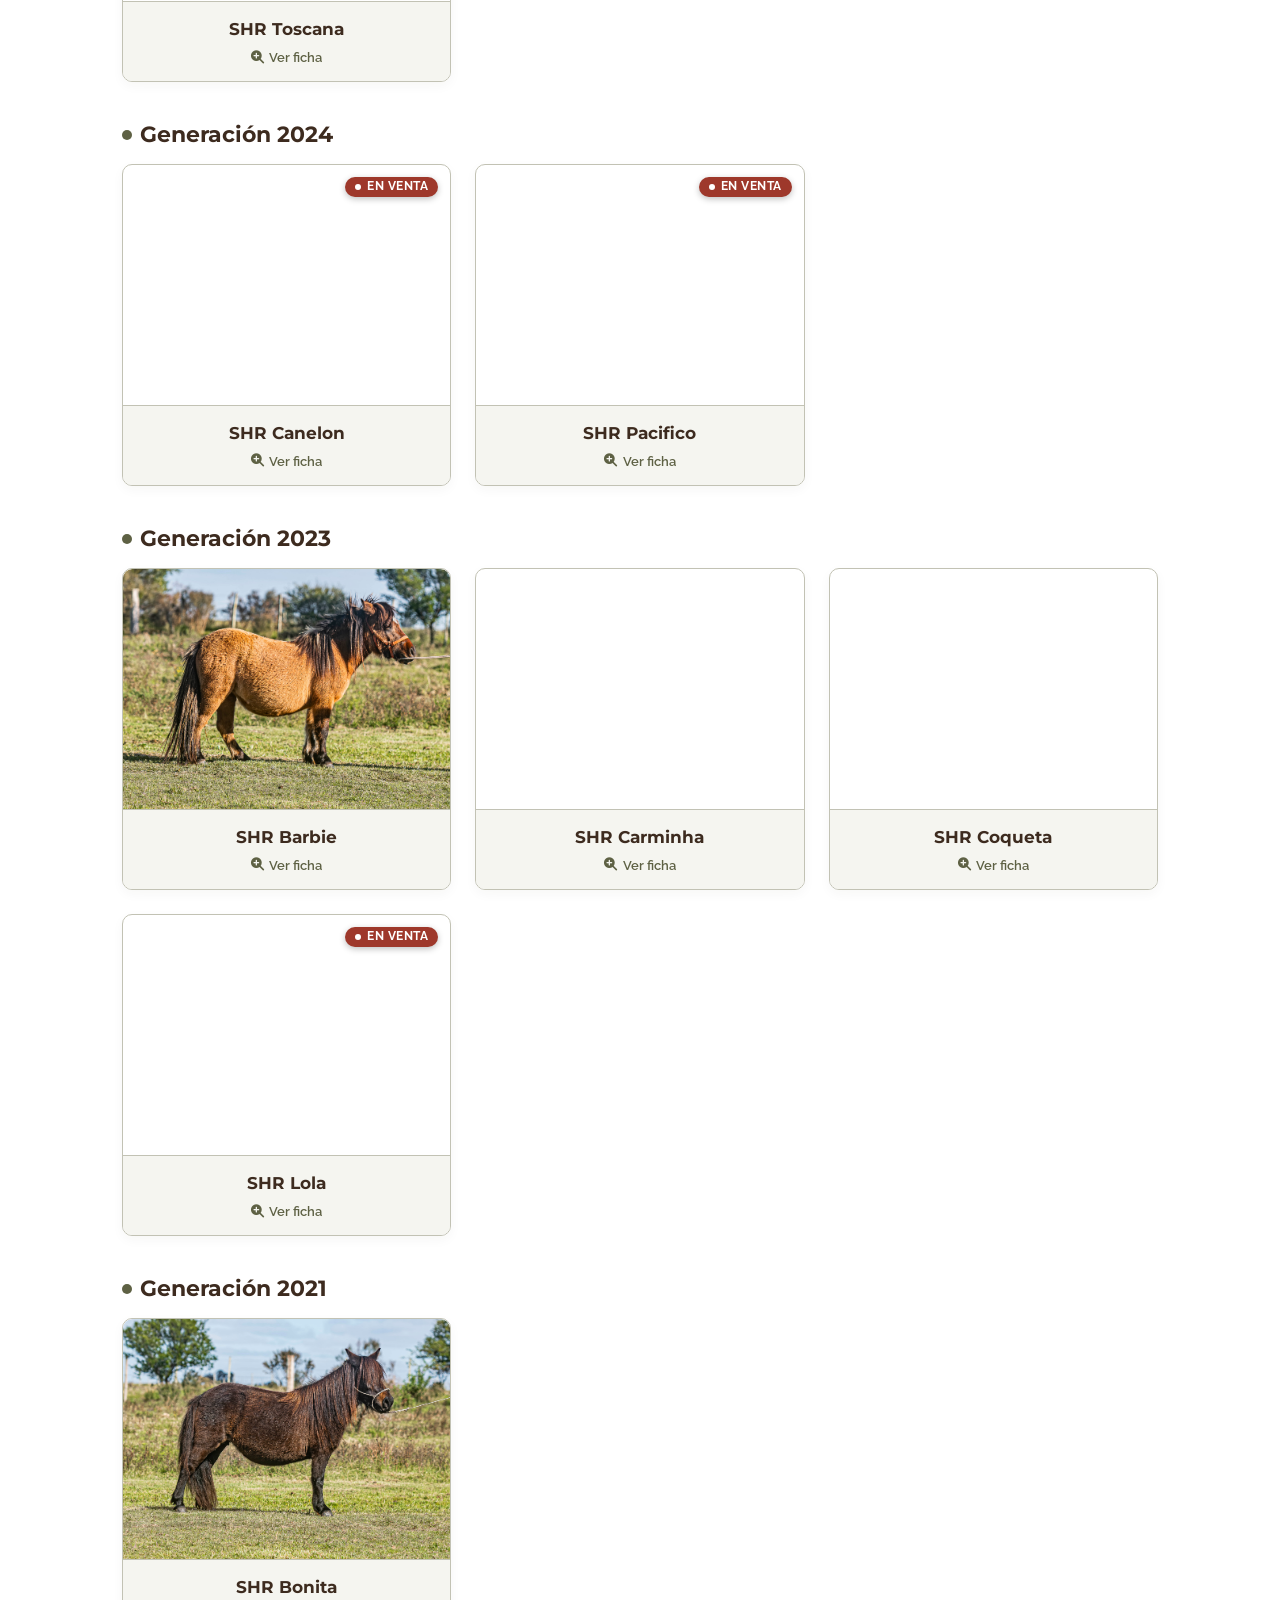
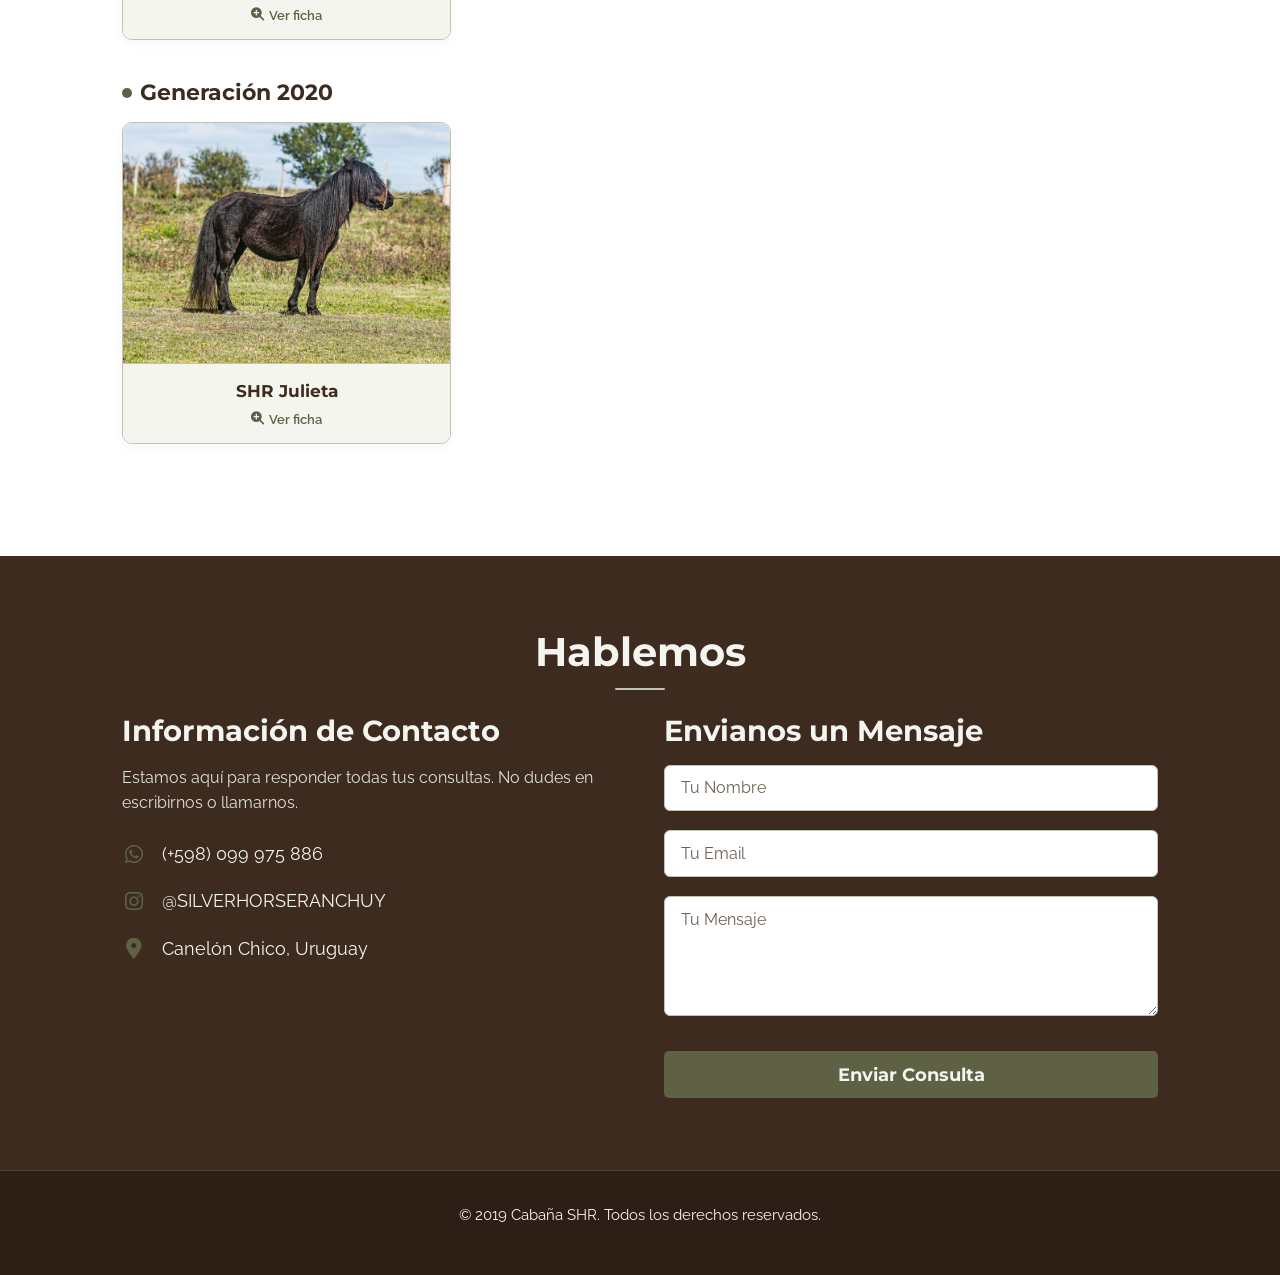
==== commit 5fdc846d: "fix: Corregir genealogía de SHR Barullo (madre: SHR Bonita, padre: sin registro)" ====
--- a/index.html
+++ b/index.html
@@ -350,7 +350,7 @@
         <span class="badge-dot"></span>
         <span data-key="enVenta">En Venta</span>
        </span>
-       <img data-padre="BB Tropero (Cabron)" data-madre="Pulga" alt="Potrillo Gen 2025 SHR Barullo - Cabaña SHR Poni Shetland Uruguay" data-aru-link="" data-en-venta="true" data-hbu="Ejemplar no inscripto" data-nacimiento="01/11/2025" data-nombre="SHR Barullo" data-pelo="Picazo" data-rp="31" data-sexo="Macho Entero" decoding="async" height="400" loading="lazy" src="assets/images/generaciones/25/Gen25 - SHR Barullo 2523.jpg" width="600"/>
+       <img data-padre="" data-madre="SHR Bonita" alt="Potrillo Gen 2025 SHR Barullo - Cabaña SHR Poni Shetland Uruguay" data-aru-link="" data-en-venta="true" data-hbu="Ejemplar no inscripto" data-nacimiento="01/11/2025" data-nombre="SHR Barullo" data-pelo="Picazo" data-rp="31" data-sexo="Macho Entero" decoding="async" height="400" loading="lazy" src="assets/images/generaciones/25/Gen25 - SHR Barullo 2523.jpg" width="600"/>
        <figcaption>
         <span class="specimen-name">
          SHR Barullo
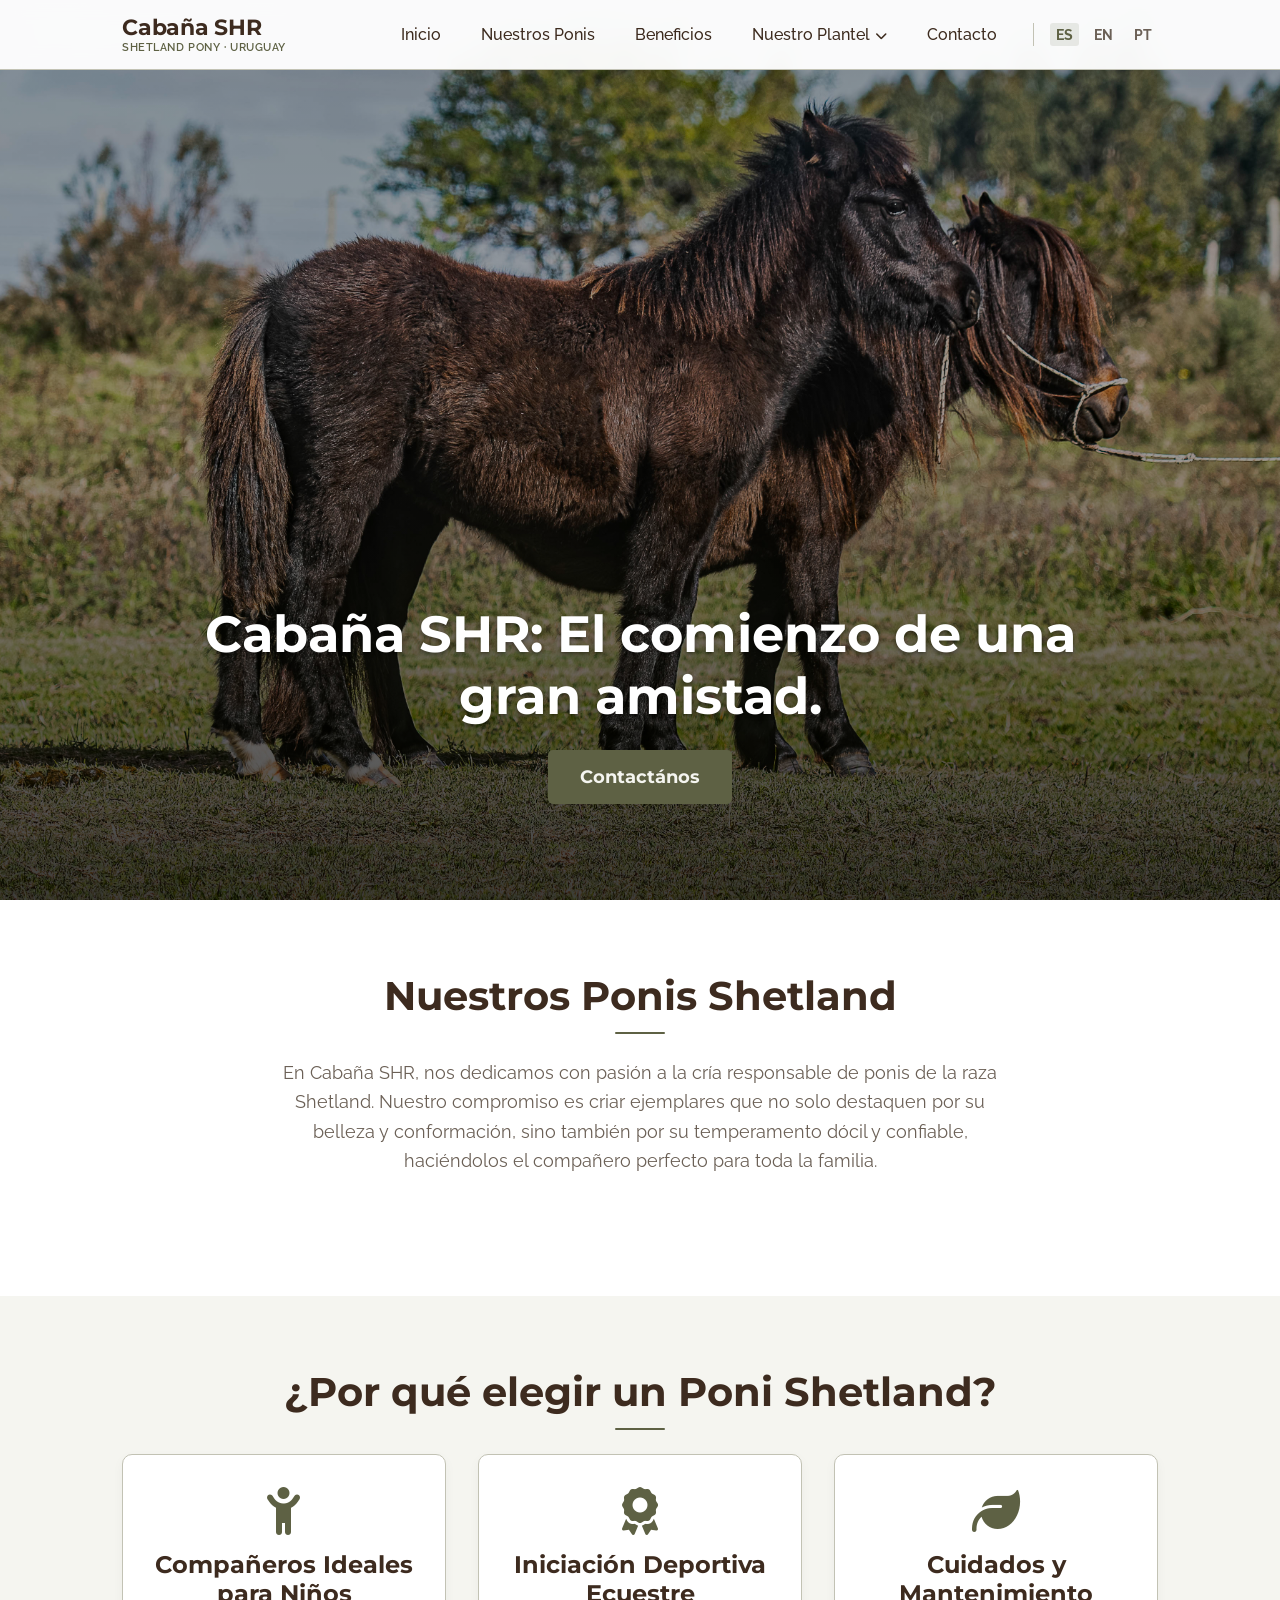
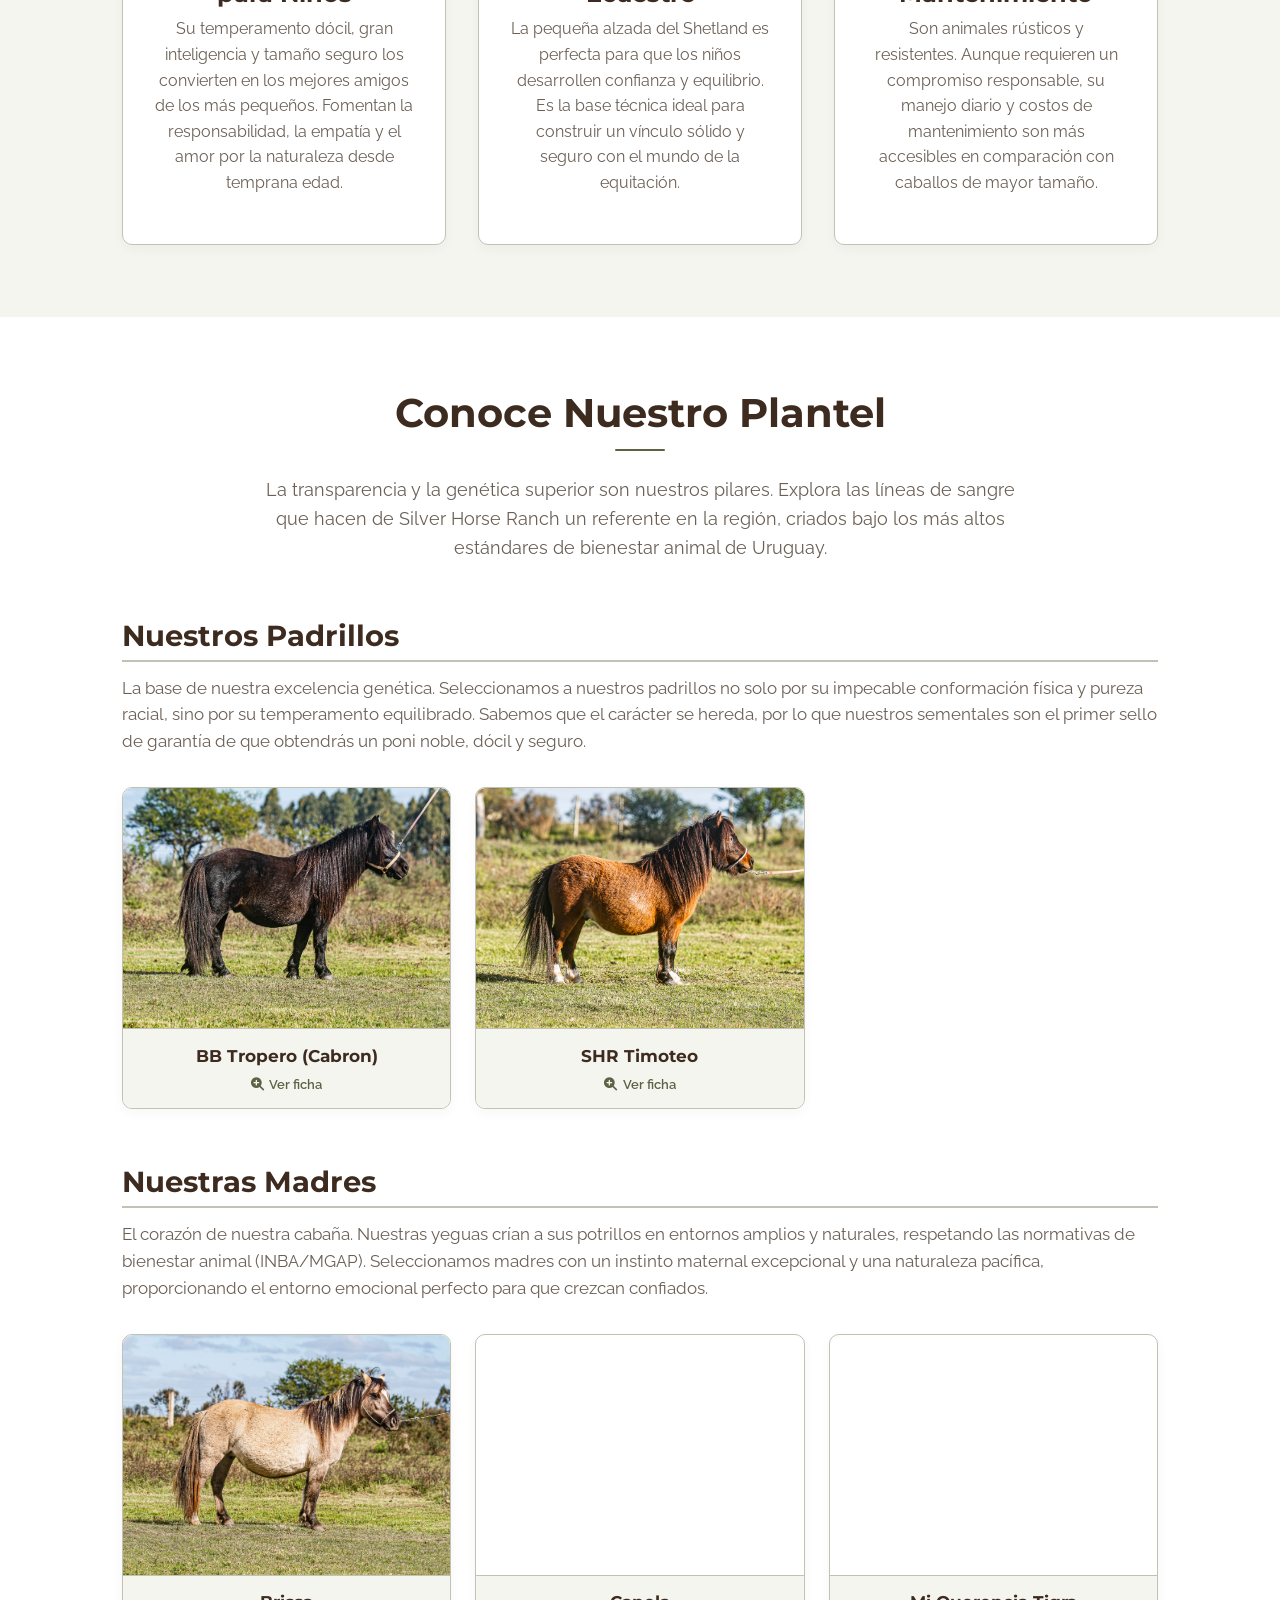
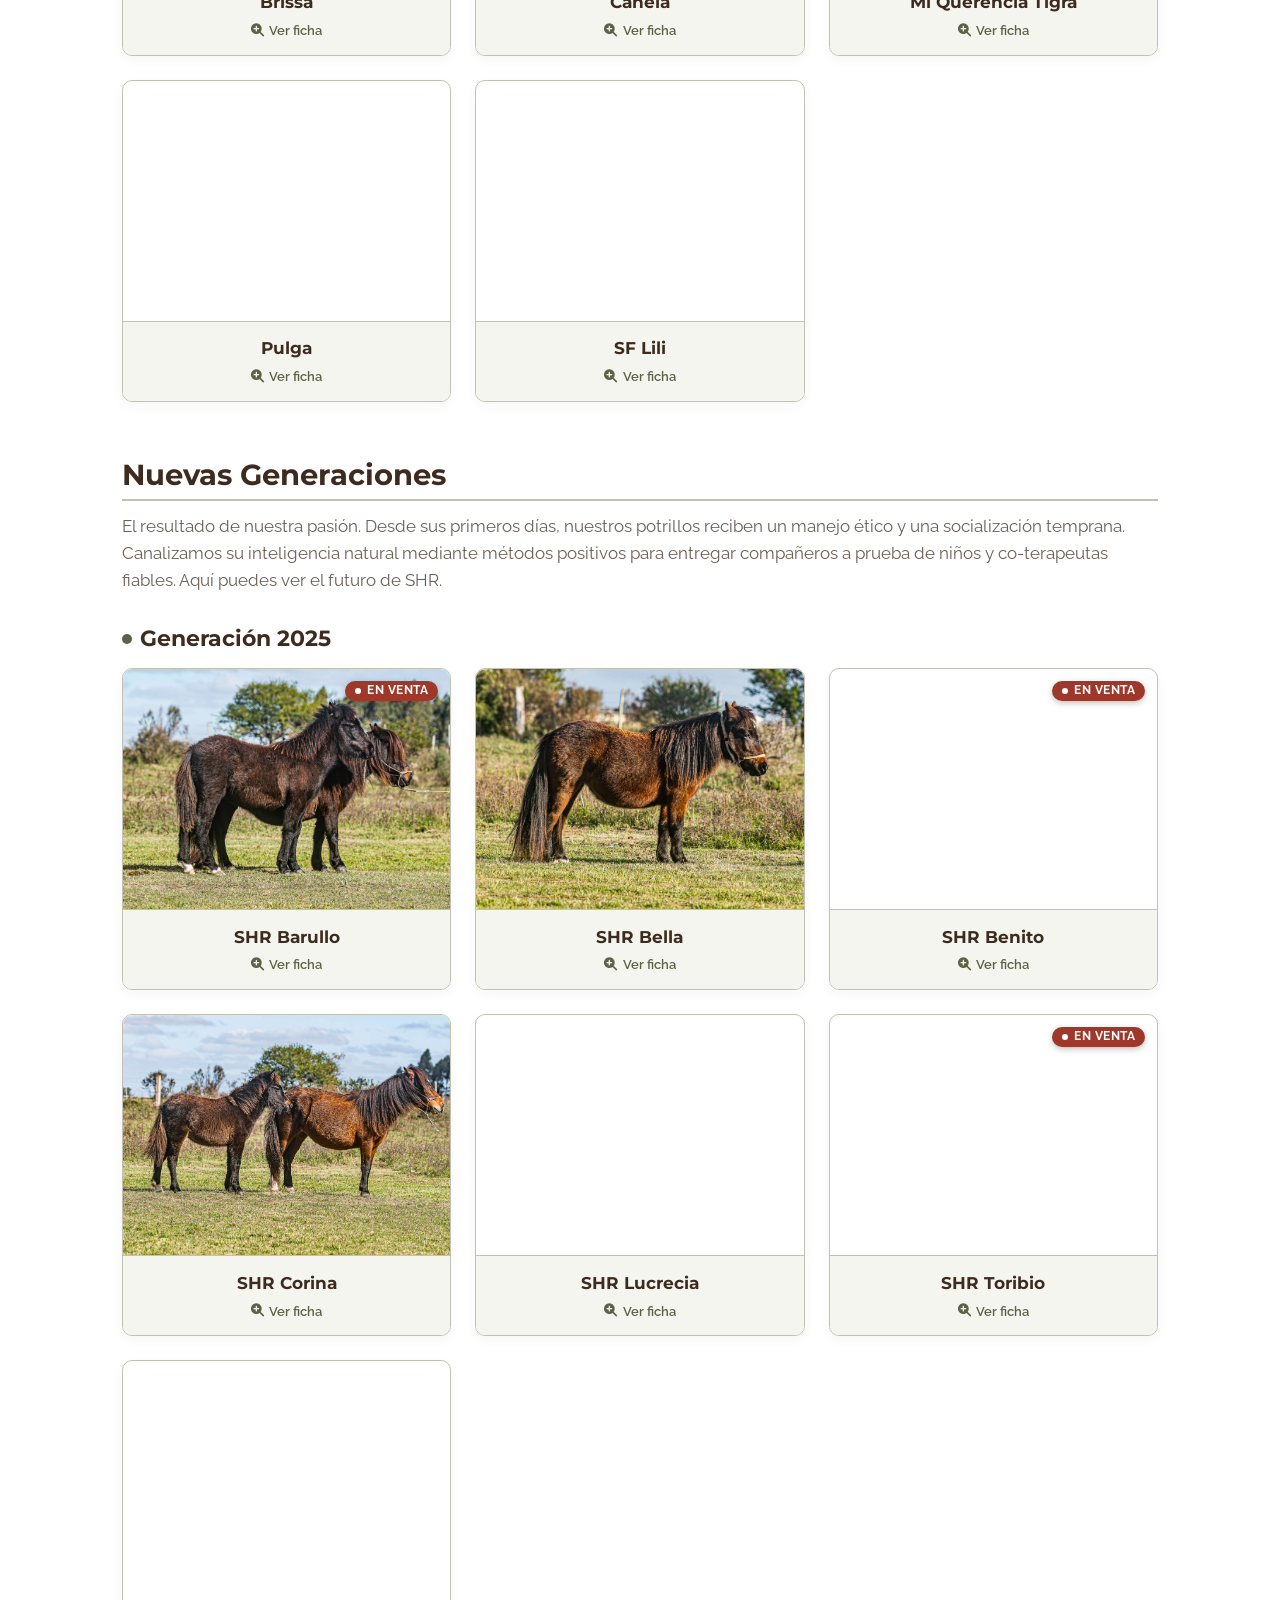
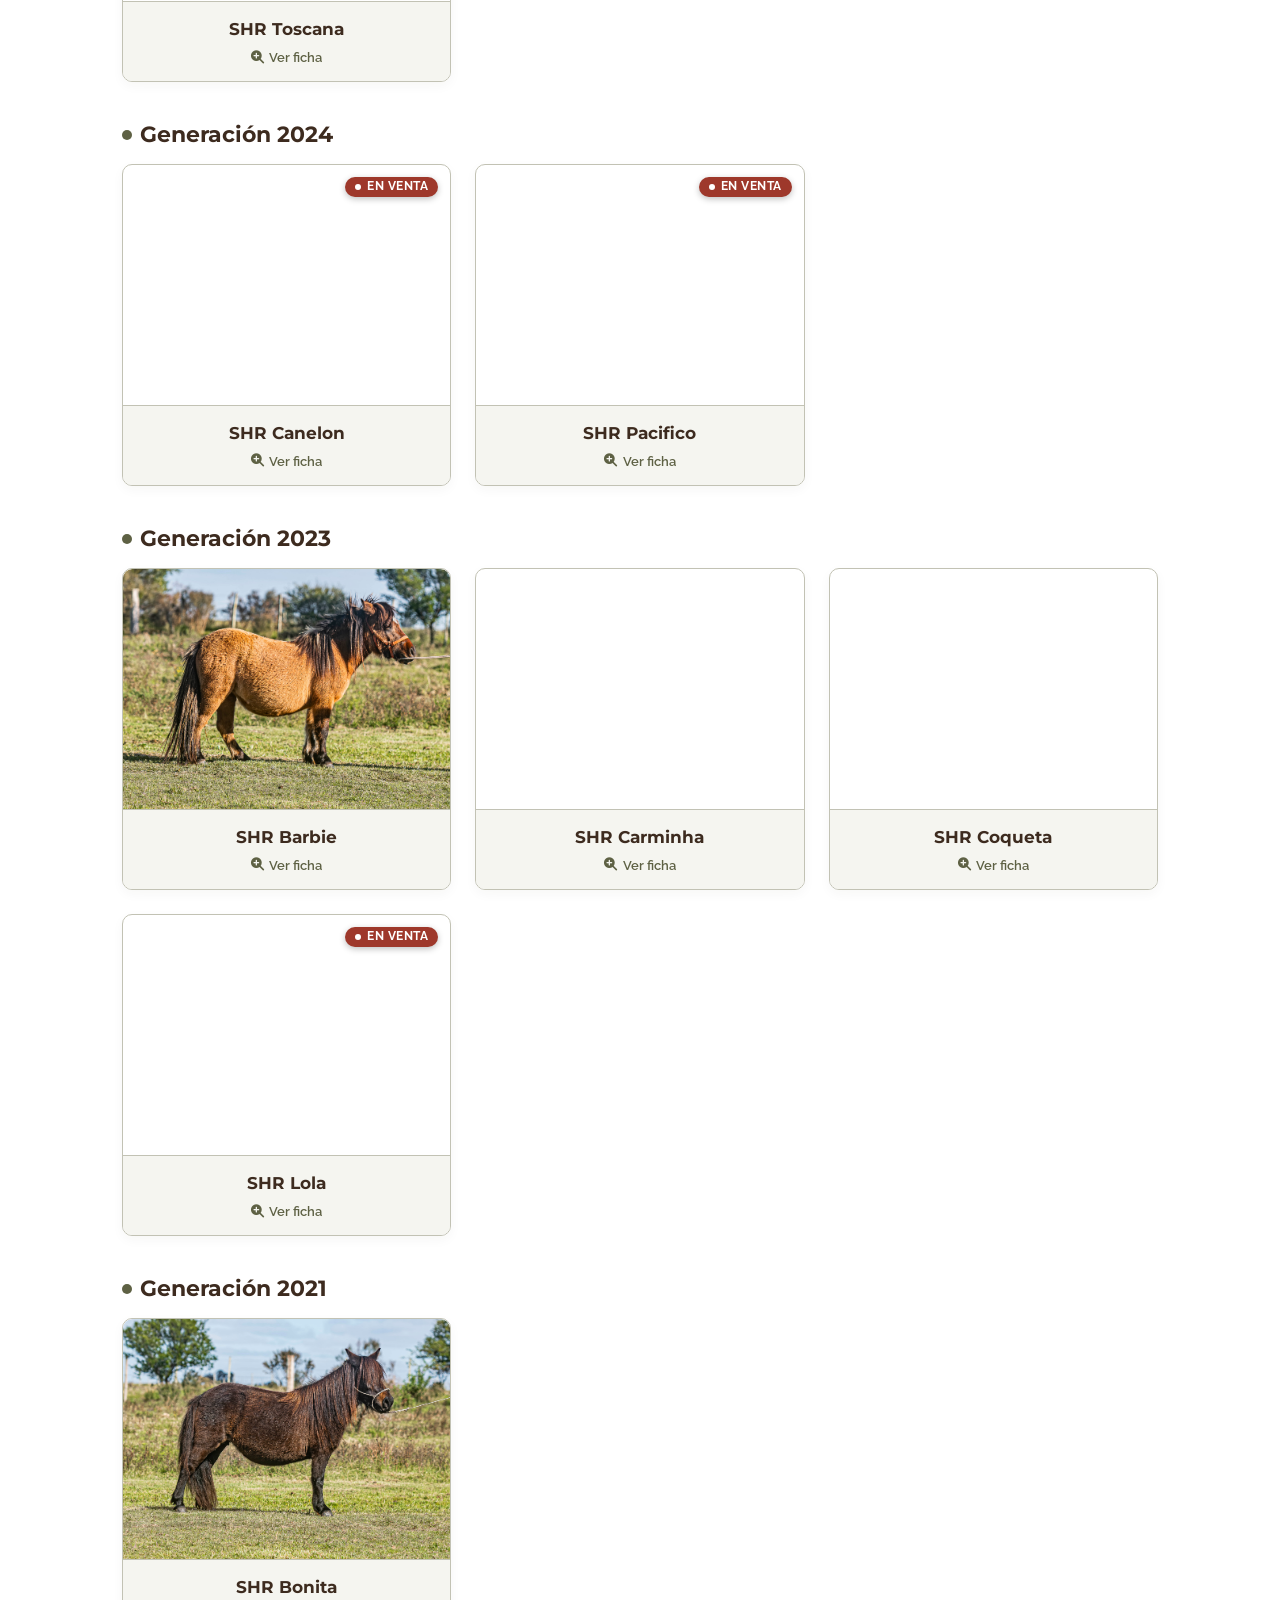
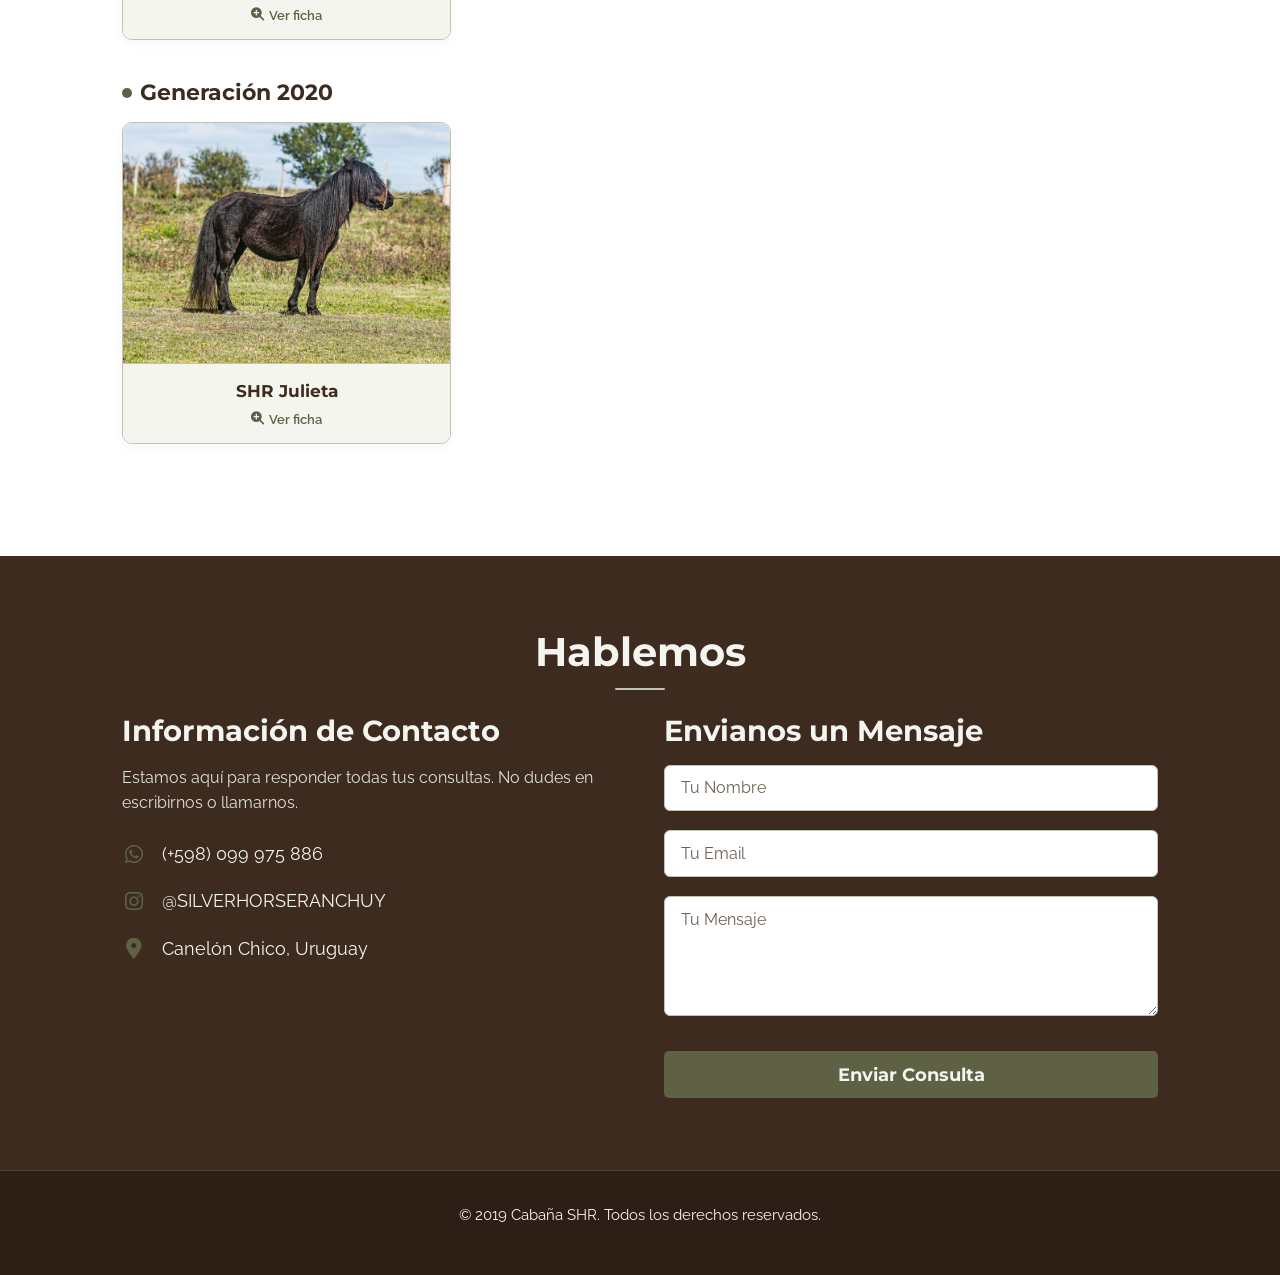
==== commit 67719665: "fix: Corregir genealogía de SHR Toscana (madre: Mi Querencia Tigra)" ====
--- a/index.html
+++ b/index.html
@@ -436,7 +436,7 @@
        </figcaption>
       </figure>
       <figure class="gallery-card">
-       <img data-padre="BB Tropero (Cabron)" data-madre="Canela" alt="Potrillo Gen 2025 SHR Toscana - Cabaña SHR Poni Shetland Uruguay" data-aru-link="https://aru.org.uy/rrgg/datos.php?IdSesion=&amp;idFiltro=PR&amp;id=3410&amp;idE=3&amp;idR=29" data-hbu="3410" data-nacimiento="09/02/2025" data-nombre="SHR Toscana" data-pelo="Tobiano Zaino" data-photos="assets/images/generaciones/25/Gen25 - SHR Toscana 2553.jpg,assets/images/generaciones/25/Gen25 - SHR Toscana 2555.jpg" data-rp="23" data-sexo="Hembra" decoding="async" height="400" loading="lazy" src="assets/images/generaciones/25/Gen25 - SHR Toscana 2553.jpg" width="600"/>
+       <img data-padre="BB Tropero (Cabron)" data-madre="Mi Querencia Tigra" alt="Potrillo Gen 2025 SHR Toscana - Cabaña SHR Poni Shetland Uruguay" data-aru-link="https://aru.org.uy/rrgg/datos.php?IdSesion=&amp;idFiltro=PR&amp;id=3410&amp;idE=3&amp;idR=29" data-hbu="3410" data-nacimiento="09/02/2025" data-nombre="SHR Toscana" data-pelo="Tobiano Zaino" data-photos="assets/images/generaciones/25/Gen25 - SHR Toscana 2553.jpg,assets/images/generaciones/25/Gen25 - SHR Toscana 2555.jpg" data-rp="23" data-sexo="Hembra" decoding="async" height="400" loading="lazy" src="assets/images/generaciones/25/Gen25 - SHR Toscana 2553.jpg" width="600"/>
        <figcaption>
         <span class="specimen-name">
          SHR Toscana
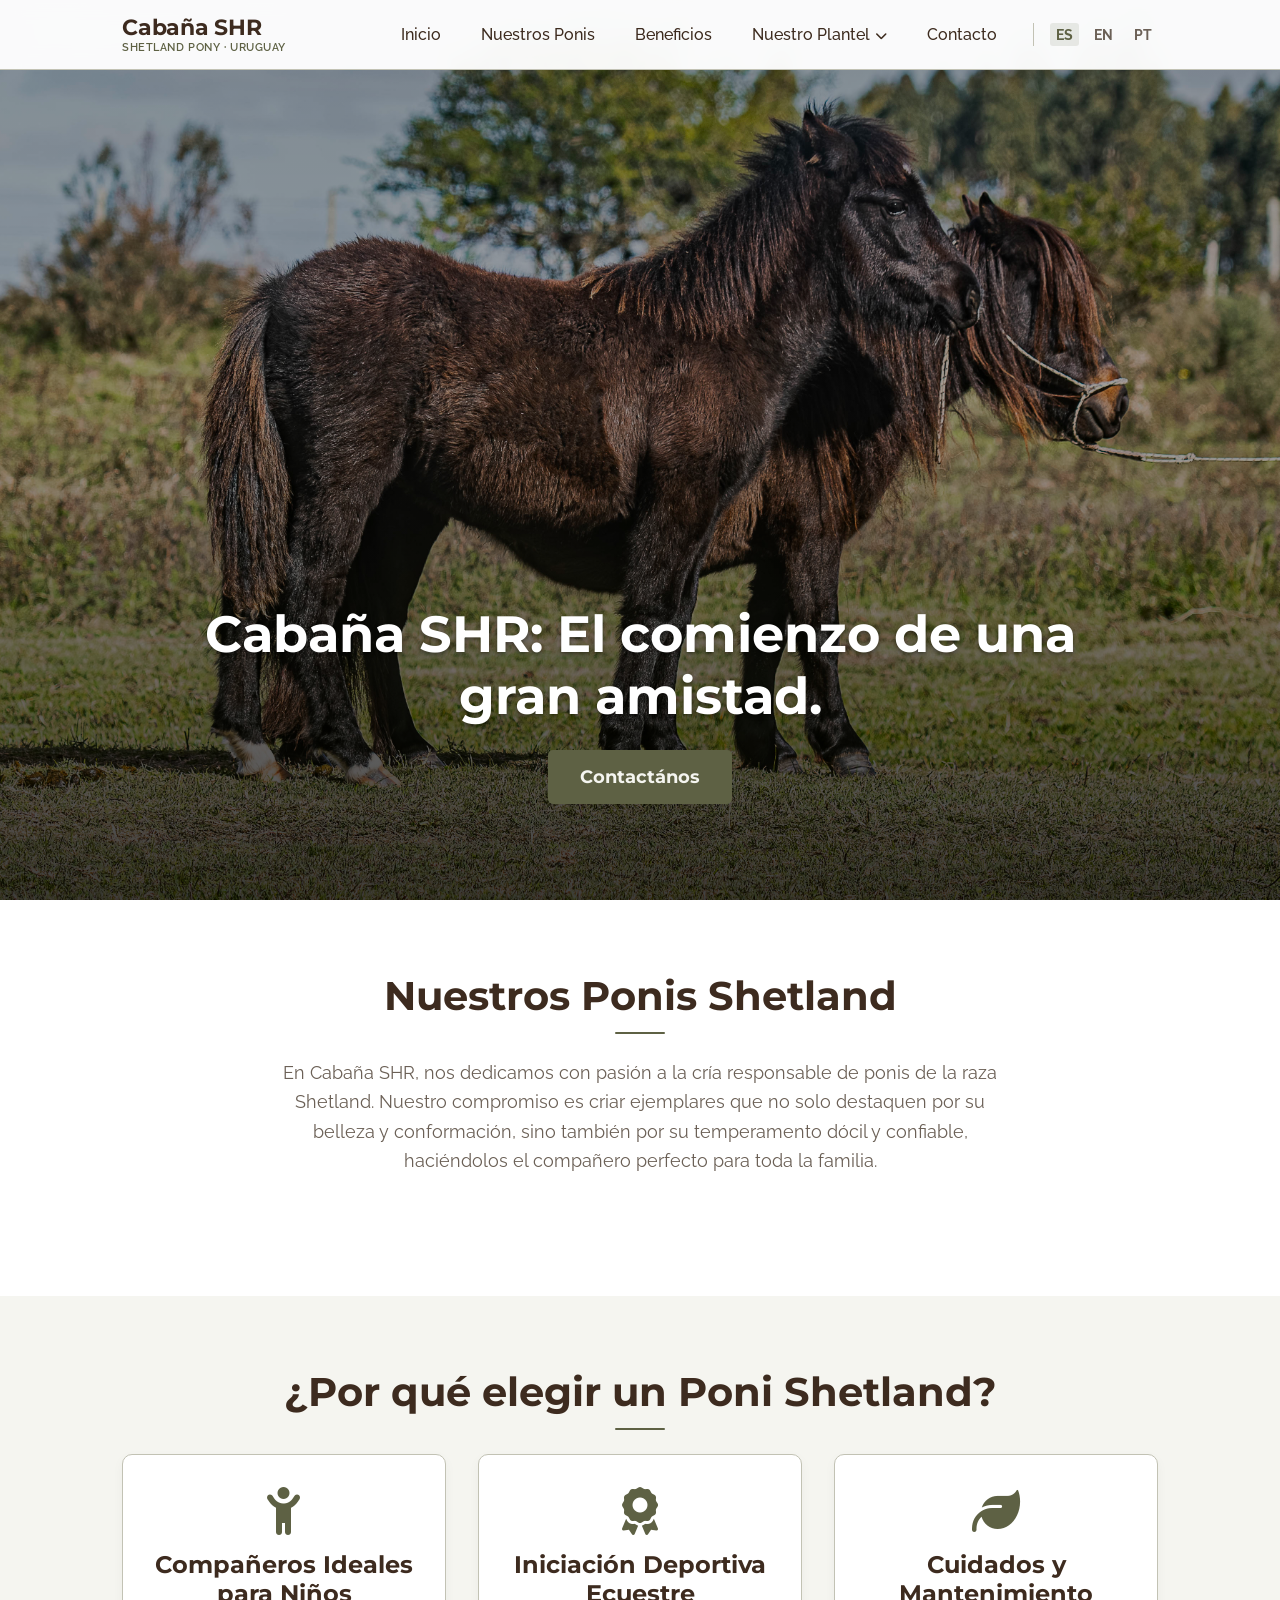
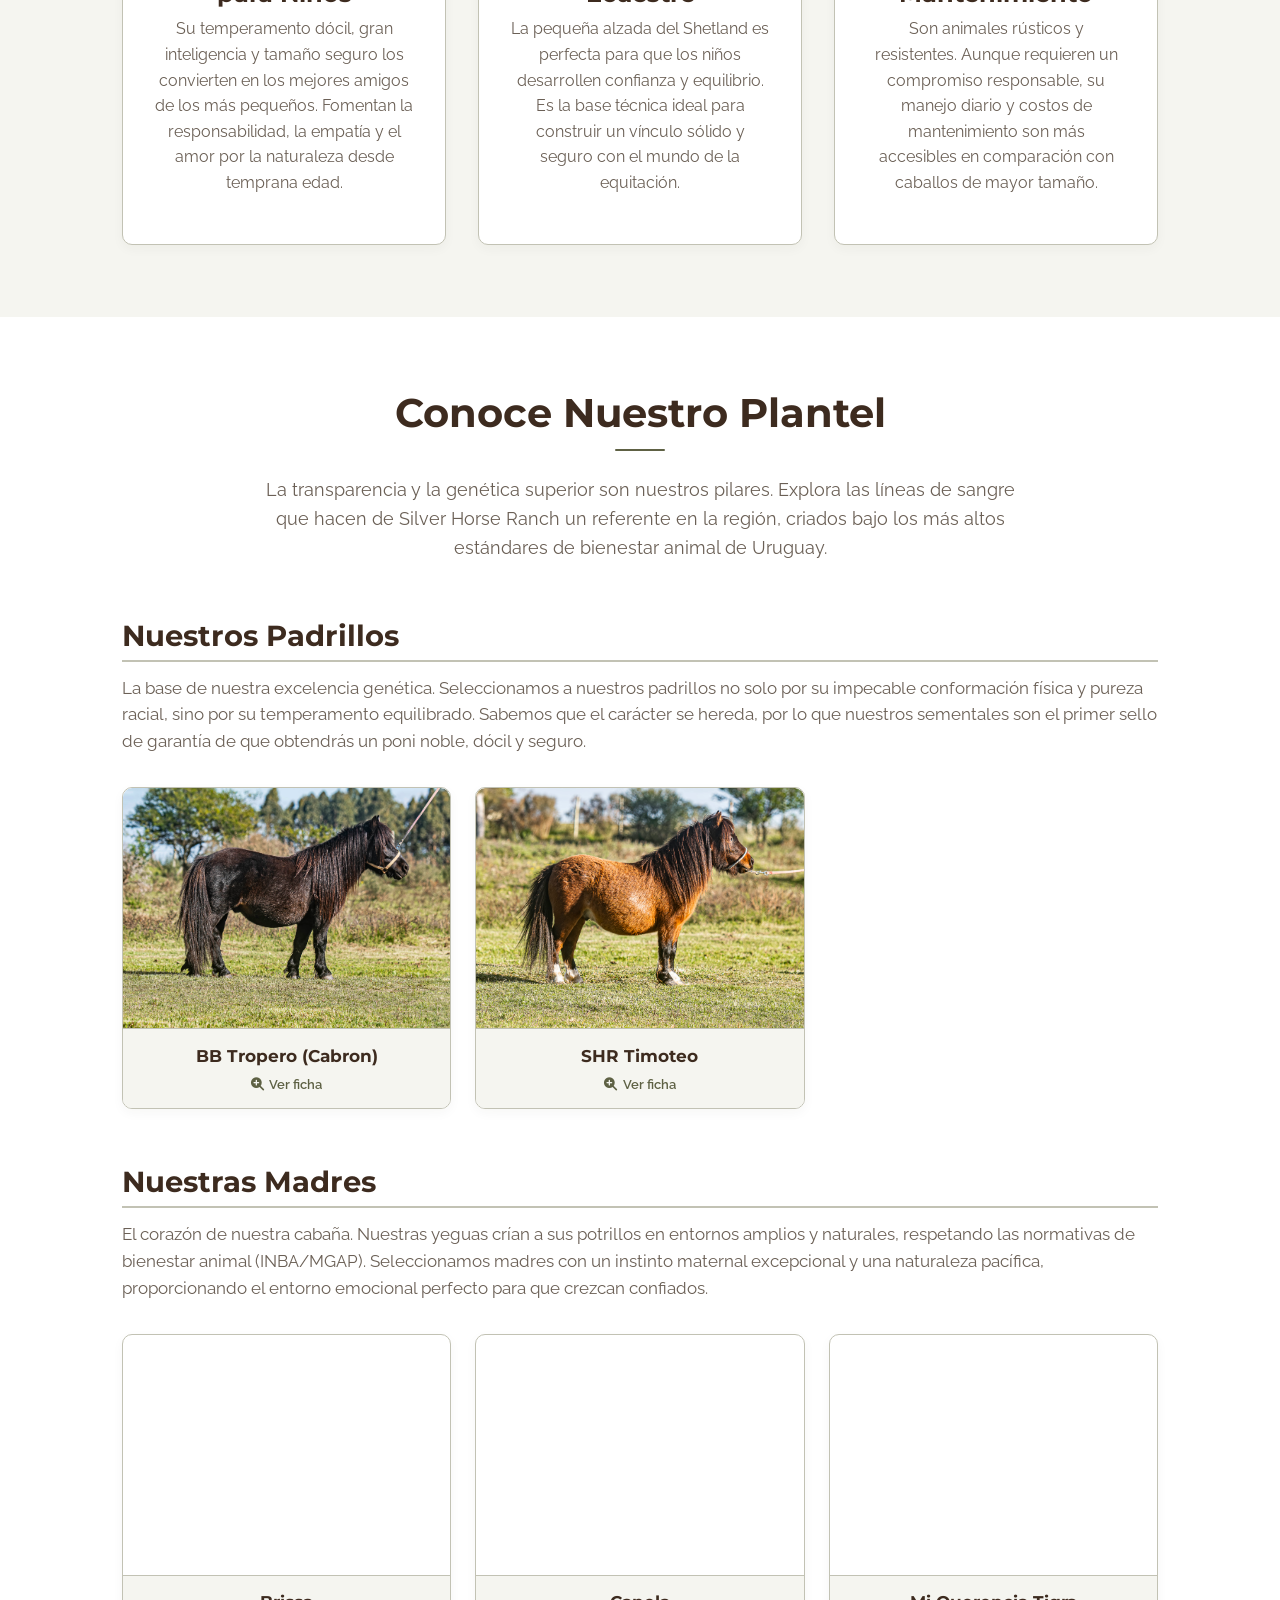
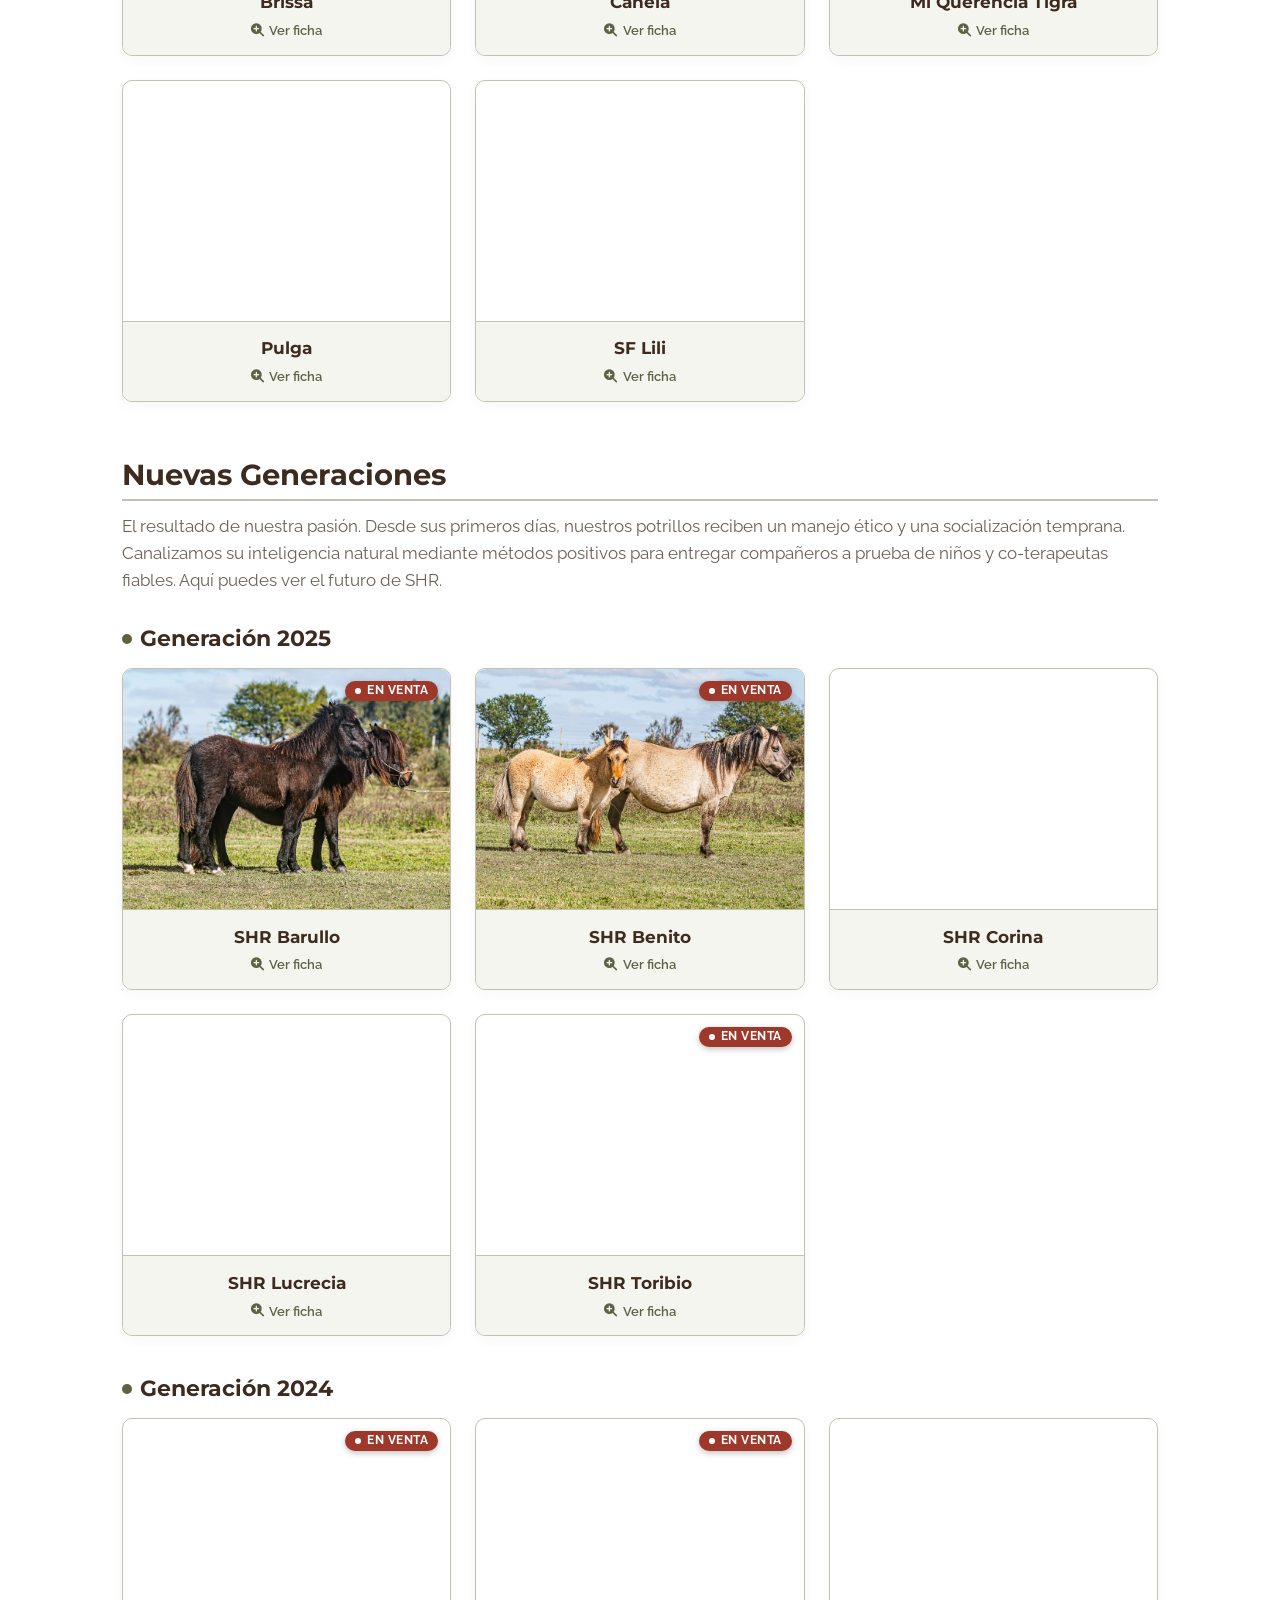
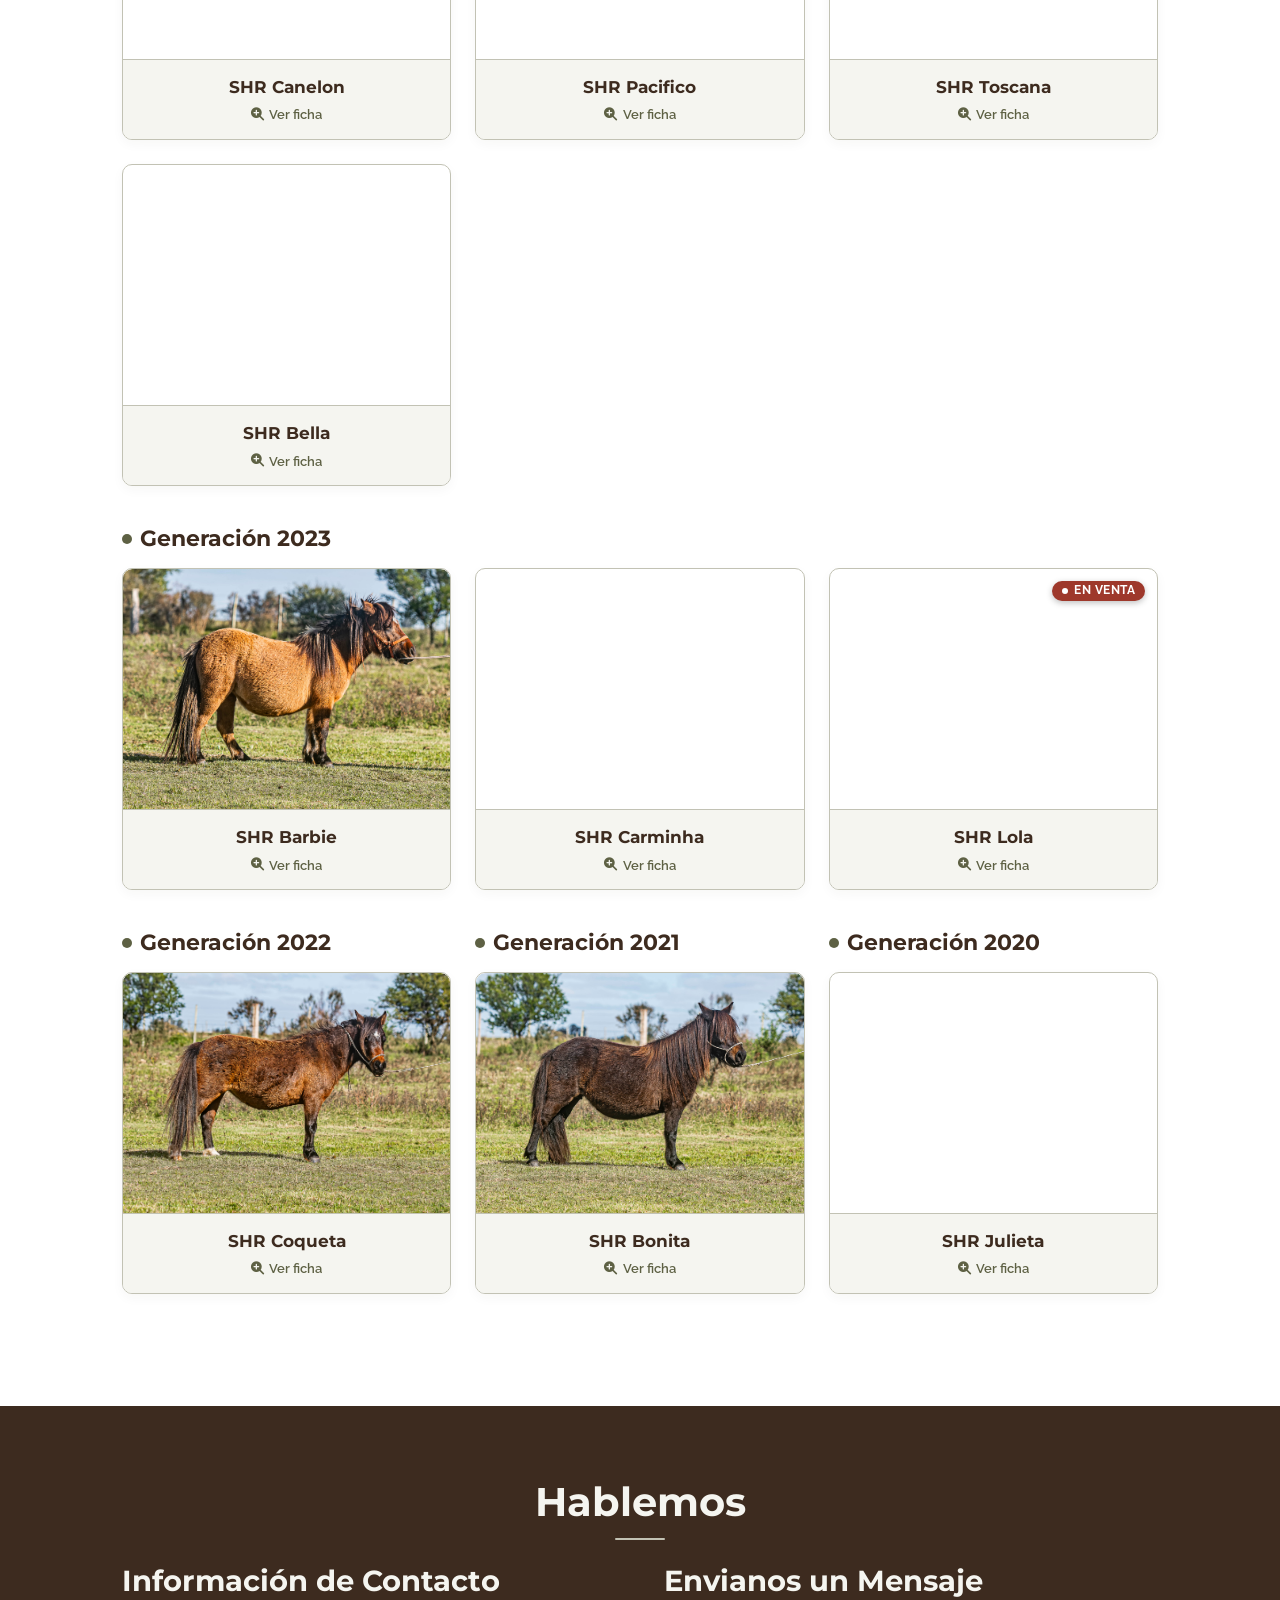
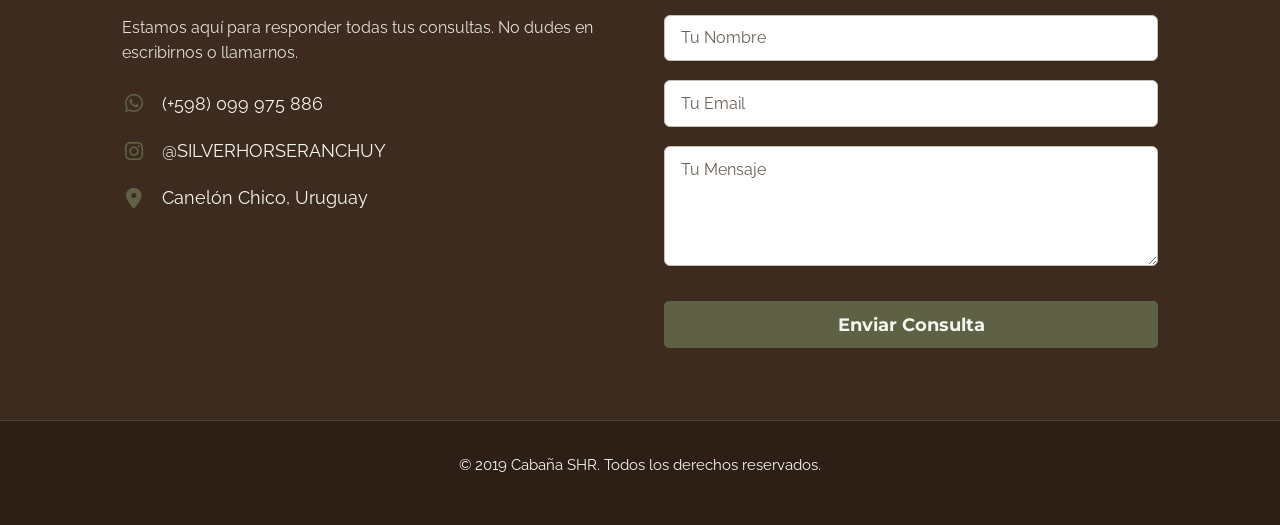
==== commit 83e59f09: "fix: Reasignar generaciones (2024: Toscana y Bella; 2022: Coqueta) y optimizar grilla de ejemplares " ====
--- a/index.html
+++ b/index.html
@@ -362,19 +362,6 @@
         </span>
        </figcaption>
       </figure>
-      <figure class="gallery-card">
-       <img data-padre="BB Tropero (Cabron)" data-madre="Brissa" alt="Potrillo Gen 2025 SHR Bella - Cabaña SHR Poni Shetland Uruguay" data-aru-link="https://aru.org.uy/rrgg/datos.php?IdSesion=&amp;idFiltro=PR&amp;id=3409&amp;idE=3&amp;idR=29" data-hbu="3409" data-nacimiento="03/02/2025" data-nombre="SHR Bella" data-pelo="Zaino Colorado" data-rp="22" data-sexo="Hembra" decoding="async" height="400" loading="lazy" src="assets/images/generaciones/25/Gen25 - SHR Bella 2829.jpg" width="600"/>
-       <figcaption>
-        <span class="specimen-name">
-         SHR Bella
-        </span>
-        <span class="card-affordance">
-         <i aria-hidden="true" class="fas fa-search-plus">
-         </i>
-         <span data-key="verFicha">Ver ficha</span>
-        </span>
-       </figcaption>
-      </figure>
       <figure class="gallery-card" data-en-venta="true">
        <span class="badge-sale">
         <span class="badge-dot"></span>
@@ -427,19 +414,6 @@
        <figcaption>
         <span class="specimen-name">
          SHR Toribio
-        </span>
-        <span class="card-affordance">
-         <i aria-hidden="true" class="fas fa-search-plus">
-         </i>
-         <span data-key="verFicha">Ver ficha</span>
-        </span>
-       </figcaption>
-      </figure>
-      <figure class="gallery-card">
-       <img data-padre="BB Tropero (Cabron)" data-madre="Mi Querencia Tigra" alt="Potrillo Gen 2025 SHR Toscana - Cabaña SHR Poni Shetland Uruguay" data-aru-link="https://aru.org.uy/rrgg/datos.php?IdSesion=&amp;idFiltro=PR&amp;id=3410&amp;idE=3&amp;idR=29" data-hbu="3410" data-nacimiento="09/02/2025" data-nombre="SHR Toscana" data-pelo="Tobiano Zaino" data-photos="assets/images/generaciones/25/Gen25 - SHR Toscana 2553.jpg,assets/images/generaciones/25/Gen25 - SHR Toscana 2555.jpg" data-rp="23" data-sexo="Hembra" decoding="async" height="400" loading="lazy" src="assets/images/generaciones/25/Gen25 - SHR Toscana 2553.jpg" width="600"/>
-       <figcaption>
-        <span class="specimen-name">
-         SHR Toscana
         </span>
         <span class="card-affordance">
          <i aria-hidden="true" class="fas fa-search-plus">
@@ -487,6 +461,32 @@
         </span>
        </figcaption>
       </figure>
+      <figure class="gallery-card">
+       <img data-padre="BB Tropero (Cabron)" data-madre="Mi Querencia Tigra" alt="Potrillo Gen 2024 SHR Toscana - Cabaña SHR Poni Shetland Uruguay" data-aru-link="https://aru.org.uy/rrgg/datos.php?IdSesion=&amp;idFiltro=PR&amp;id=3410&amp;idE=3&amp;idR=29" data-hbu="3410" data-nacimiento="09/02/2025" data-nombre="SHR Toscana" data-pelo="Tobiano Zaino" data-photos="assets/images/generaciones/25/Gen25 - SHR Toscana 2553.jpg,assets/images/generaciones/25/Gen25 - SHR Toscana 2555.jpg" data-rp="23" data-sexo="Hembra" decoding="async" height="400" loading="lazy" src="assets/images/generaciones/25/Gen25 - SHR Toscana 2553.jpg" width="600"/>
+       <figcaption>
+        <span class="specimen-name">
+         SHR Toscana
+        </span>
+        <span class="card-affordance">
+         <i aria-hidden="true" class="fas fa-search-plus">
+         </i>
+         <span data-key="verFicha">Ver ficha</span>
+        </span>
+       </figcaption>
+      </figure>
+      <figure class="gallery-card">
+       <img data-padre="BB Tropero (Cabron)" data-madre="Brissa" alt="Potrillo Gen 2024 SHR Bella - Cabaña SHR Poni Shetland Uruguay" data-aru-link="https://aru.org.uy/rrgg/datos.php?IdSesion=&amp;idFiltro=PR&amp;id=3409&amp;idE=3&amp;idR=29" data-hbu="3409" data-nacimiento="03/02/2025" data-nombre="SHR Bella" data-pelo="Zaino Colorado" data-rp="22" data-sexo="Hembra" decoding="async" height="400" loading="lazy" src="assets/images/generaciones/25/Gen25 - SHR Bella 2829.jpg" width="600"/>
+       <figcaption>
+        <span class="specimen-name">
+         SHR Bella
+        </span>
+        <span class="card-affordance">
+         <i aria-hidden="true" class="fas fa-search-plus">
+         </i>
+         <span data-key="verFicha">Ver ficha</span>
+        </span>
+       </figcaption>
+      </figure>
      </div>
      <h4 class="sub-category-title" data-key="gen2023Title">
       Generación 2023
@@ -510,19 +510,6 @@
        <figcaption>
         <span class="specimen-name">
          SHR Carminha
-        </span>
-        <span class="card-affordance">
-         <i aria-hidden="true" class="fas fa-search-plus">
-         </i>
-         <span data-key="verFicha">Ver ficha</span>
-        </span>
-       </figcaption>
-      </figure>
-      <figure class="gallery-card">
-       <img data-padre="BB Tropero (Cabron)" data-madre="Canela" alt="Potrillo Gen 2023 SHR Coqueta - Cabaña SHR Poni Shetland Uruguay" data-aru-link="https://aru.org.uy/rrgg/datos.php?IdSesion=&amp;idFiltro=PR&amp;id=3404&amp;idE=3&amp;idR=29" data-hbu="3404" data-nacimiento="07/01/2023" data-nombre="SHR Coqueta" data-pelo="Zaino" data-photos="assets/images/generaciones/23/Gen23 - SHR Coqueta 2539.jpg,assets/images/generaciones/23/Gen23 - SHR Coqueta 2542-2.jpg" data-rp="17" data-sexo="Hembra" decoding="async" height="400" loading="lazy" src="assets/images/generaciones/23/Gen23 - SHR Coqueta 2539.jpg" width="600"/>
-       <figcaption>
-        <span class="specimen-name">
-         SHR Coqueta
         </span>
         <span class="card-affordance">
          <i aria-hidden="true" class="fas fa-search-plus">
@@ -549,41 +536,67 @@
        </figcaption>
       </figure>
      </div>
-     <h4 class="sub-category-title" data-key="gen2021Title">
-      Generación 2021
-     </h4>
-     <div class="gallery-grid">
-      <figure class="gallery-card">
-       <img data-padre="BB Tropero (Cabron)" data-madre="Brissa" alt="Potrillo Gen 2021 SHR Bonita - Cabaña SHR Poni Shetland Uruguay" data-aru-link="https://aru.org.uy/rrgg/datos.php?IdSesion=&amp;idFiltro=PR&amp;id=3398&amp;idE=3&amp;idR=29" data-hbu="3398" data-nacimiento="21/09/2021" data-nombre="SHR Bonita" data-pelo="Zaino Negro" data-rp="11" data-sexo="Hembra" decoding="async" height="400" loading="lazy" src="assets/images/generaciones/21/Gen21 - SHR Bonita 2512-2.jpg" width="600"/>
-       <figcaption>
-        <span class="specimen-name">
-         SHR Bonita
-        </span>
-        <span class="card-affordance">
-         <i aria-hidden="true" class="fas fa-search-plus">
-         </i>
-         <span data-key="verFicha">Ver ficha</span>
-        </span>
-       </figcaption>
-      </figure>
-     </div>
-     <h4 class="sub-category-title" data-key="gen2020Title">
-      Generación 2020
-     </h4>
-     <div class="gallery-grid">
-      <figure class="gallery-card">
-       <img data-padre="BB Tropero (Cabron)" data-madre="Juana" alt="Potrillo Gen 2020 SHR Julieta - Cabaña SHR Poni Shetland Uruguay" data-aru-link="https://aru.org.uy/rrgg/datos.php?IdSesion=&amp;idFiltro=PR&amp;id=3396&amp;idE=3&amp;idR=29" data-hbu="3396" data-nacimiento="27/10/2020" data-nombre="SHR Julieta" data-pelo="Zaino Negro" data-photos="assets/images/generaciones/20/Gen20 - SHR Julieta 2504.jpg,assets/images/generaciones/20/Gen20 - SHR Julieta 2505.jpg" data-rp="9" data-sexo="Hembra" decoding="async" height="400" loading="lazy" src="assets/images/generaciones/20/Gen20 - SHR Julieta 2504.jpg" width="600"/>
-       <figcaption>
-        <span class="specimen-name">
-         SHR Julieta
-        </span>
-        <span class="card-affordance">
-         <i aria-hidden="true" class="fas fa-search-plus">
-         </i>
-         <span data-key="verFicha">Ver ficha</span>
-        </span>
-       </figcaption>
-      </figure>
+     <div class="single-generations-grid">
+      <div class="single-gen-block">
+       <h4 class="sub-category-title" data-key="gen2022Title">
+        Generación 2022
+       </h4>
+       <div class="gallery-grid">
+        <figure class="gallery-card">
+         <img data-padre="BB Tropero (Cabron)" data-madre="Canela" alt="Potrillo Gen 2022 SHR Coqueta - Cabaña SHR Poni Shetland Uruguay" data-aru-link="https://aru.org.uy/rrgg/datos.php?IdSesion=&amp;idFiltro=PR&amp;id=3404&amp;idE=3&amp;idR=29" data-hbu="3404" data-nacimiento="07/01/2023" data-nombre="SHR Coqueta" data-pelo="Zaino" data-photos="assets/images/generaciones/23/Gen23 - SHR Coqueta 2539.jpg,assets/images/generaciones/23/Gen23 - SHR Coqueta 2542-2.jpg" data-rp="17" data-sexo="Hembra" decoding="async" height="400" loading="lazy" src="assets/images/generaciones/23/Gen23 - SHR Coqueta 2539.jpg" width="600"/>
+         <figcaption>
+          <span class="specimen-name">
+           SHR Coqueta
+          </span>
+          <span class="card-affordance">
+           <i aria-hidden="true" class="fas fa-search-plus">
+           </i>
+           <span data-key="verFicha">Ver ficha</span>
+          </span>
+         </figcaption>
+        </figure>
+       </div>
+      </div>
+      <div class="single-gen-block">
+       <h4 class="sub-category-title" data-key="gen2021Title">
+        Generación 2021
+       </h4>
+       <div class="gallery-grid">
+        <figure class="gallery-card">
+         <img data-padre="BB Tropero (Cabron)" data-madre="Brissa" alt="Potrillo Gen 2021 SHR Bonita - Cabaña SHR Poni Shetland Uruguay" data-aru-link="https://aru.org.uy/rrgg/datos.php?IdSesion=&amp;idFiltro=PR&amp;id=3398&amp;idE=3&amp;idR=29" data-hbu="3398" data-nacimiento="21/09/2021" data-nombre="SHR Bonita" data-pelo="Zaino Negro" data-rp="11" data-sexo="Hembra" decoding="async" height="400" loading="lazy" src="assets/images/generaciones/21/Gen21 - SHR Bonita 2512-2.jpg" width="600"/>
+         <figcaption>
+          <span class="specimen-name">
+           SHR Bonita
+          </span>
+          <span class="card-affordance">
+           <i aria-hidden="true" class="fas fa-search-plus">
+           </i>
+           <span data-key="verFicha">Ver ficha</span>
+          </span>
+         </figcaption>
+        </figure>
+       </div>
+      </div>
+      <div class="single-gen-block">
+       <h4 class="sub-category-title" data-key="gen2020Title">
+        Generación 2020
+       </h4>
+       <div class="gallery-grid">
+        <figure class="gallery-card">
+         <img data-padre="BB Tropero (Cabron)" data-madre="Juana" alt="Potrillo Gen 2020 SHR Julieta - Cabaña SHR Poni Shetland Uruguay" data-aru-link="https://aru.org.uy/rrgg/datos.php?IdSesion=&amp;idFiltro=PR&amp;id=3396&amp;idE=3&amp;idR=29" data-hbu="3396" data-nacimiento="27/10/2020" data-nombre="SHR Julieta" data-pelo="Zaino Negro" data-photos="assets/images/generaciones/20/Gen20 - SHR Julieta 2504.jpg,assets/images/generaciones/20/Gen20 - SHR Julieta 2505.jpg" data-rp="9" data-sexo="Hembra" decoding="async" height="400" loading="lazy" src="assets/images/generaciones/20/Gen20 - SHR Julieta 2504.jpg" width="600"/>
+         <figcaption>
+          <span class="specimen-name">
+           SHR Julieta
+          </span>
+          <span class="card-affordance">
+           <i aria-hidden="true" class="fas fa-search-plus">
+           </i>
+           <span data-key="verFicha">Ver ficha</span>
+          </span>
+         </figcaption>
+        </figure>
+       </div>
+      </div>
      </div>
     </div>
    </section>
--- a/css/styles.css
+++ b/css/styles.css
@@ -621,6 +621,27 @@
     margin-bottom: 2rem;
     font-size: 1.05rem;
     color: var(--color-text-muted);
+}
+
+/* ======== LAYOUT GENERACIONES INDIVIDUALES EN PARALELO ======== */
+.single-generations-grid {
+    display: grid;
+    grid-template-columns: repeat(auto-fit, minmax(260px, 1fr));
+    gap: 1.5rem;
+    margin-bottom: 2.5rem;
+}
+
+.single-gen-block {
+    display: flex;
+    flex-direction: column;
+}
+
+.single-gen-block .sub-category-title {
+    margin-top: 0;
+}
+
+.single-gen-block .gallery-grid {
+    margin-bottom: 0;
 }
 
 /* ======== SECCIÓN DE CONTACTO ======== */
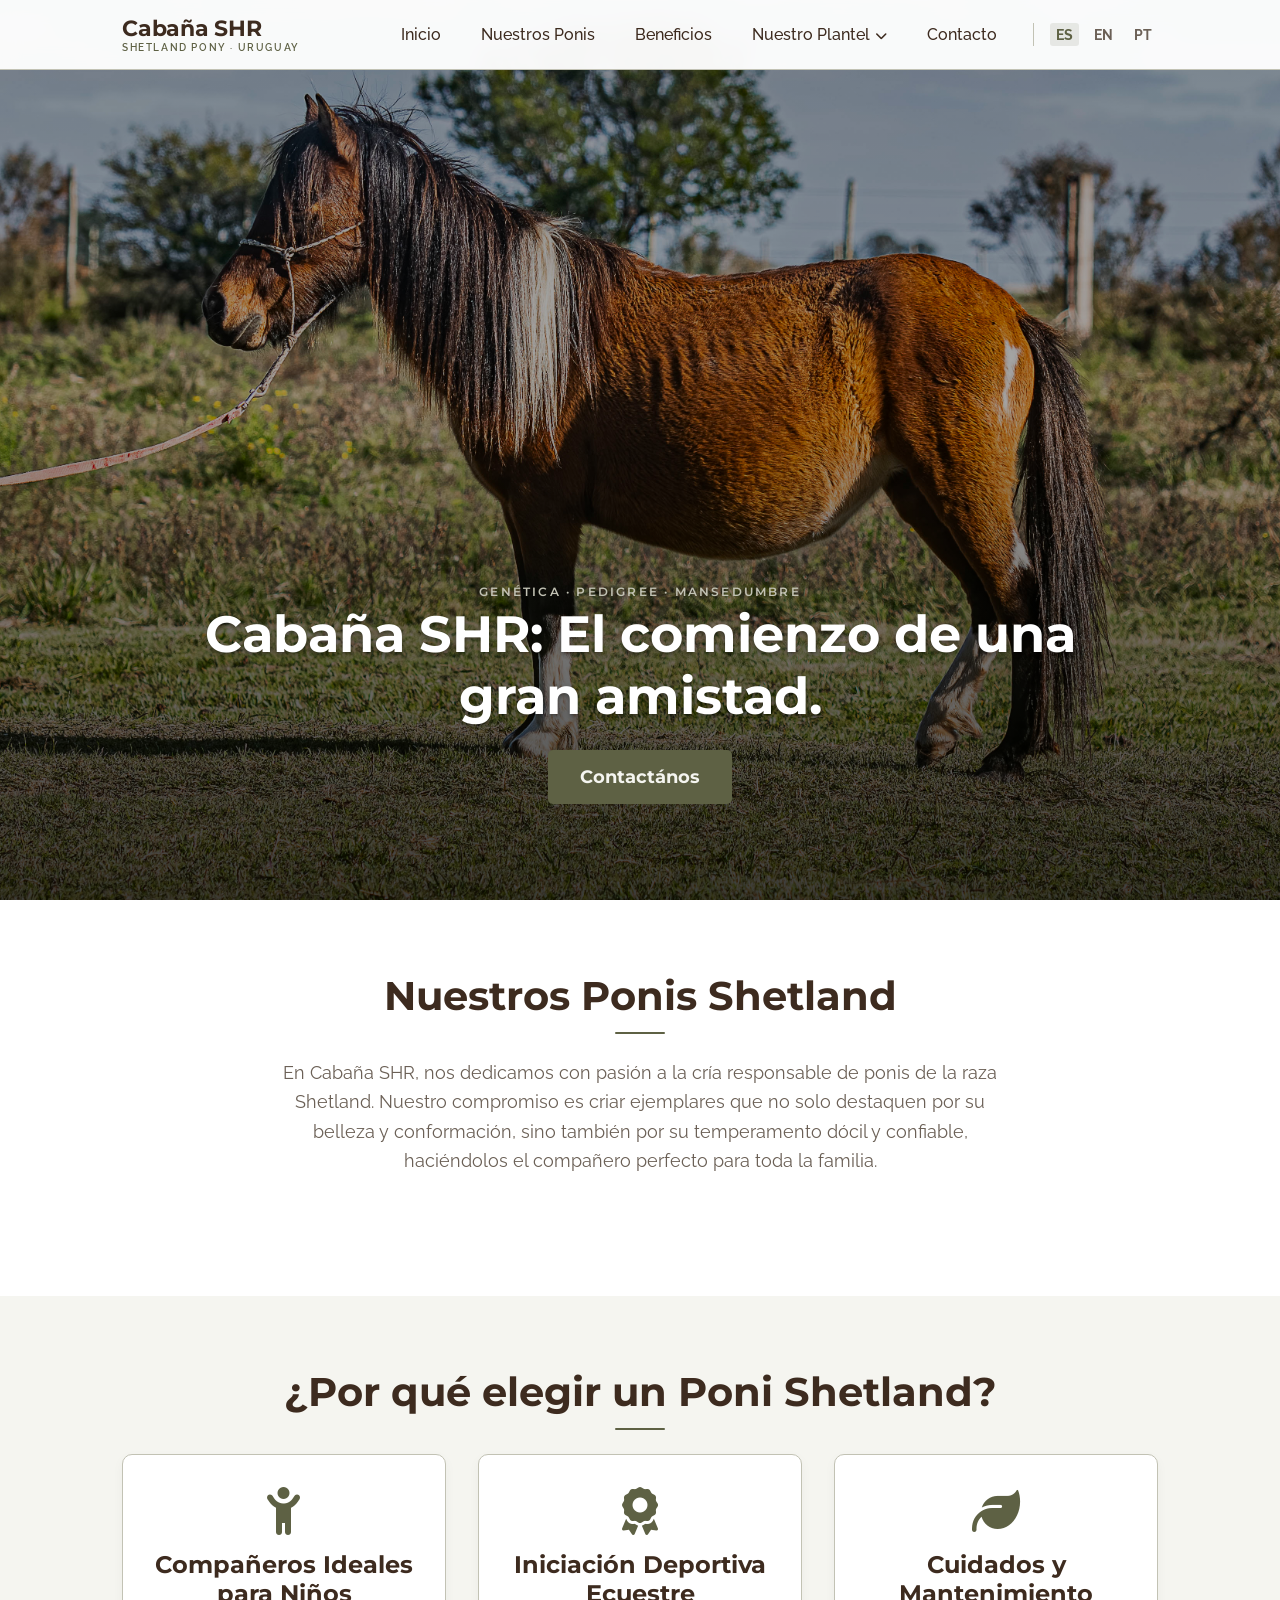
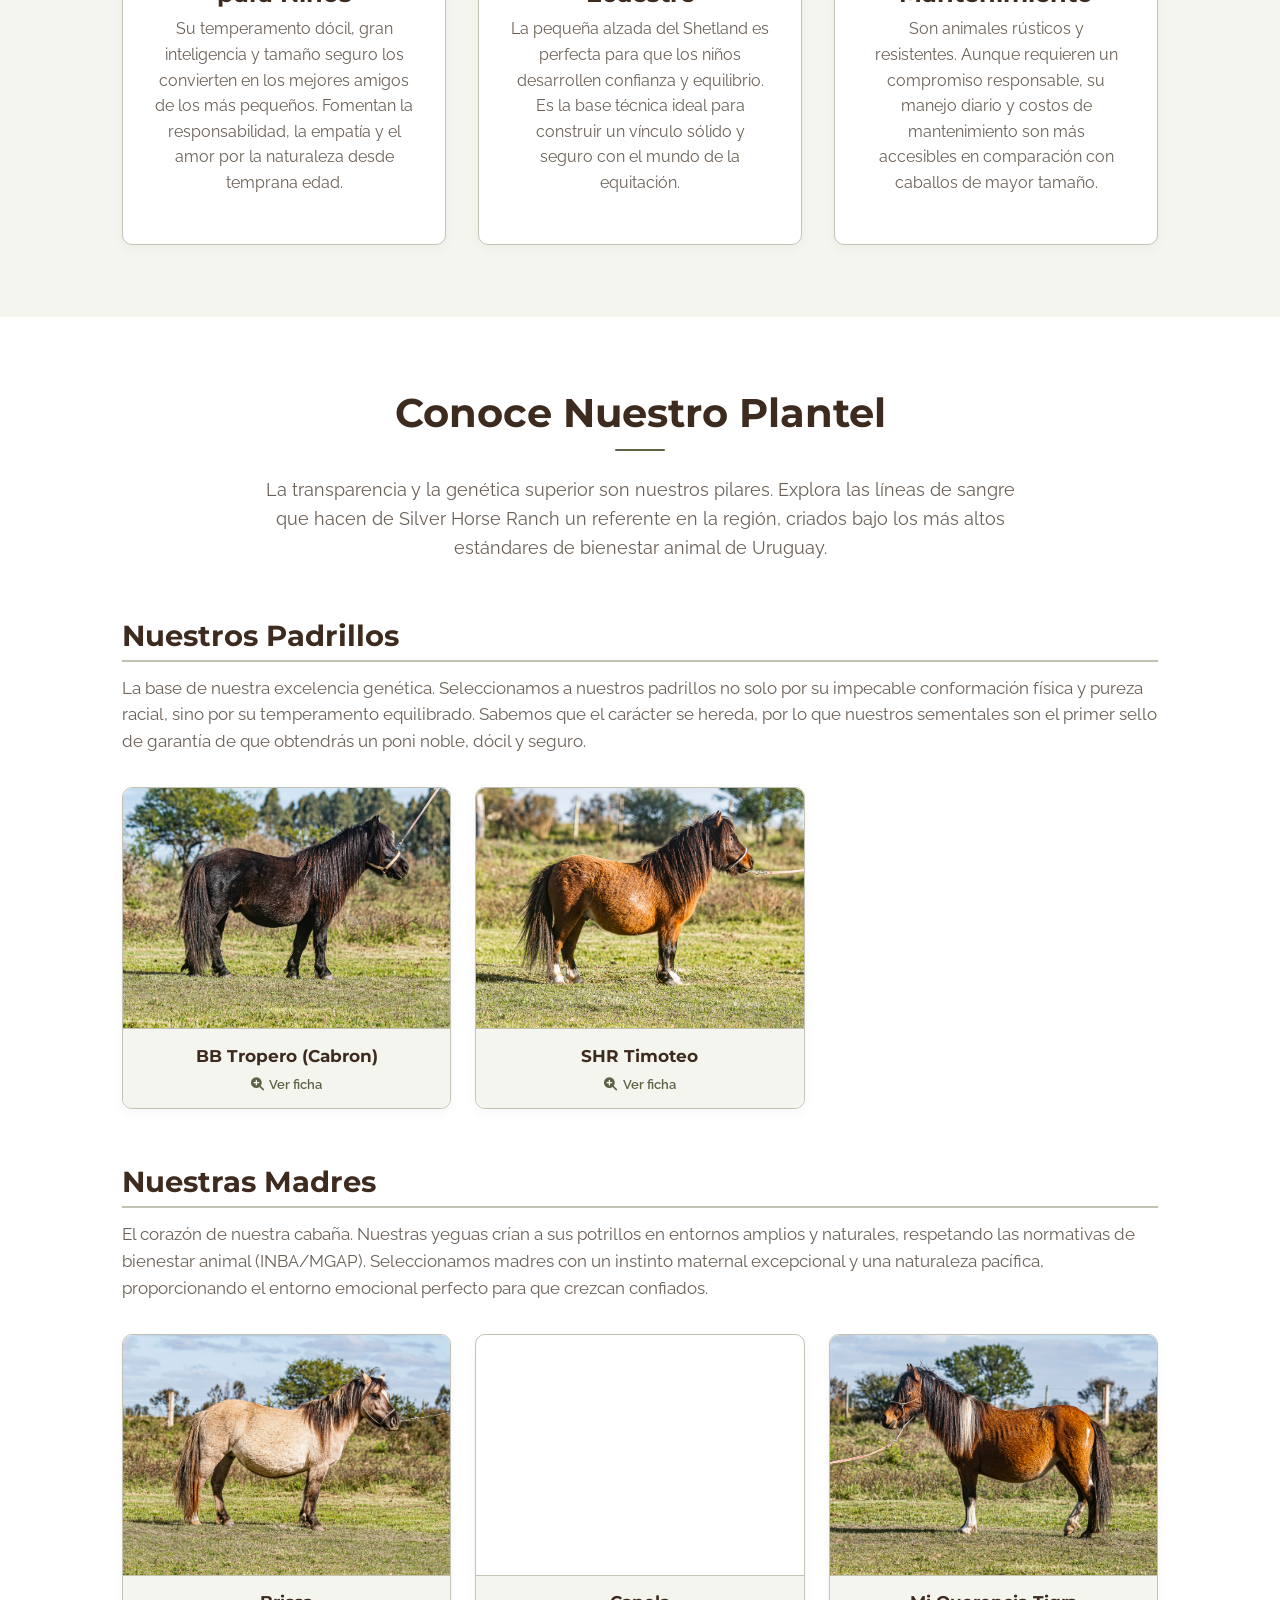
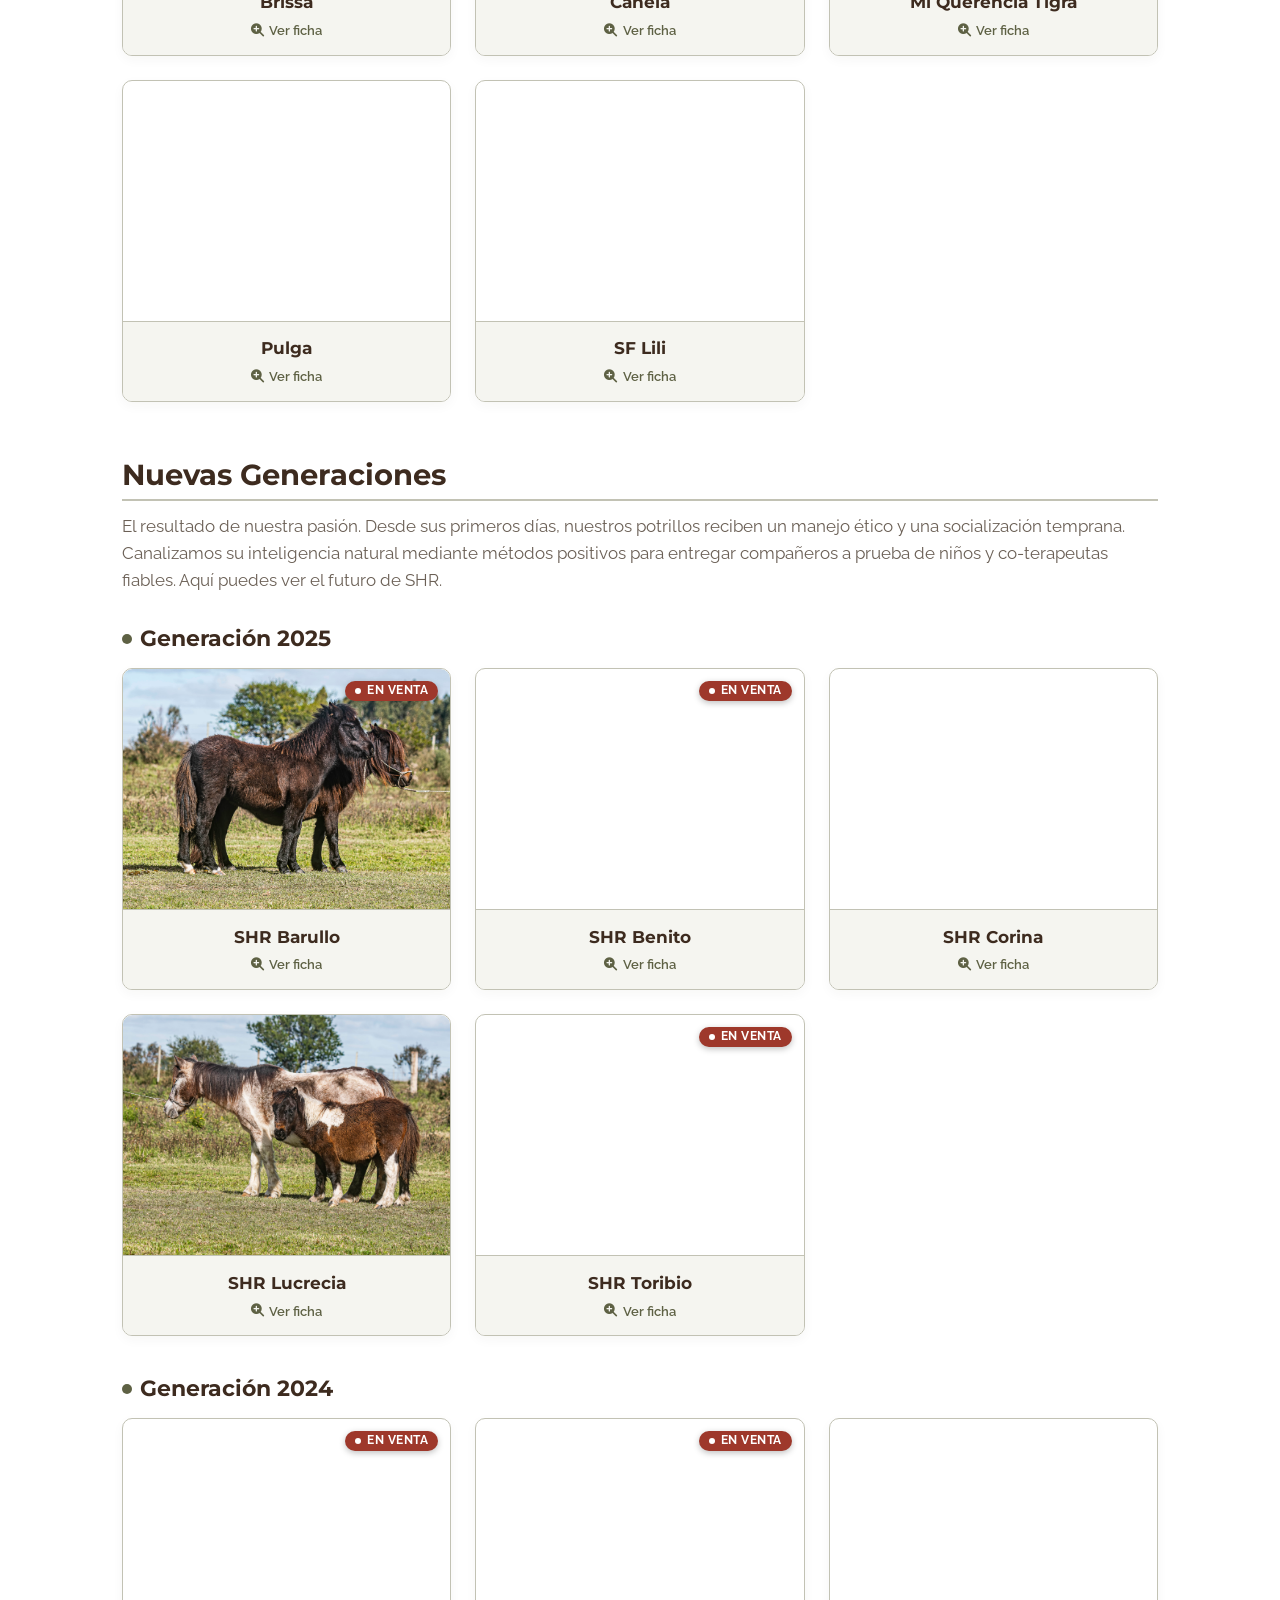
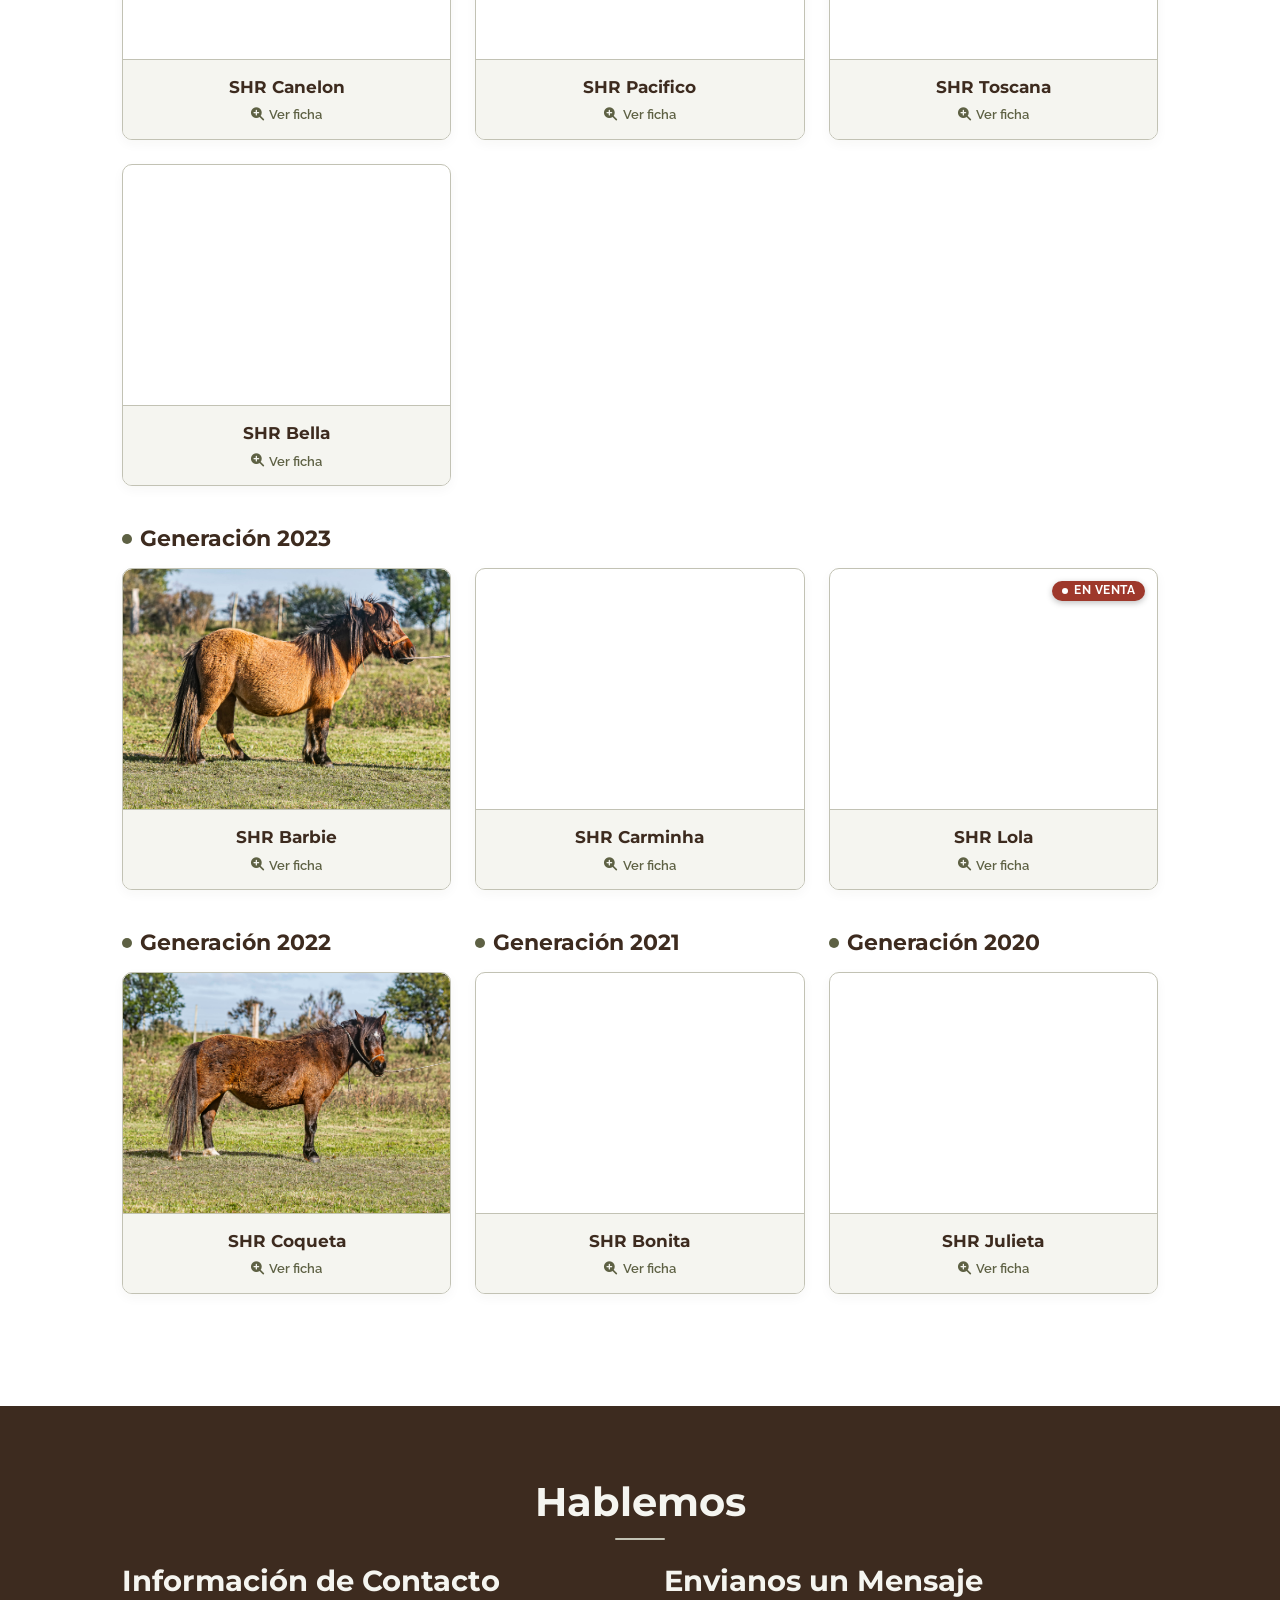
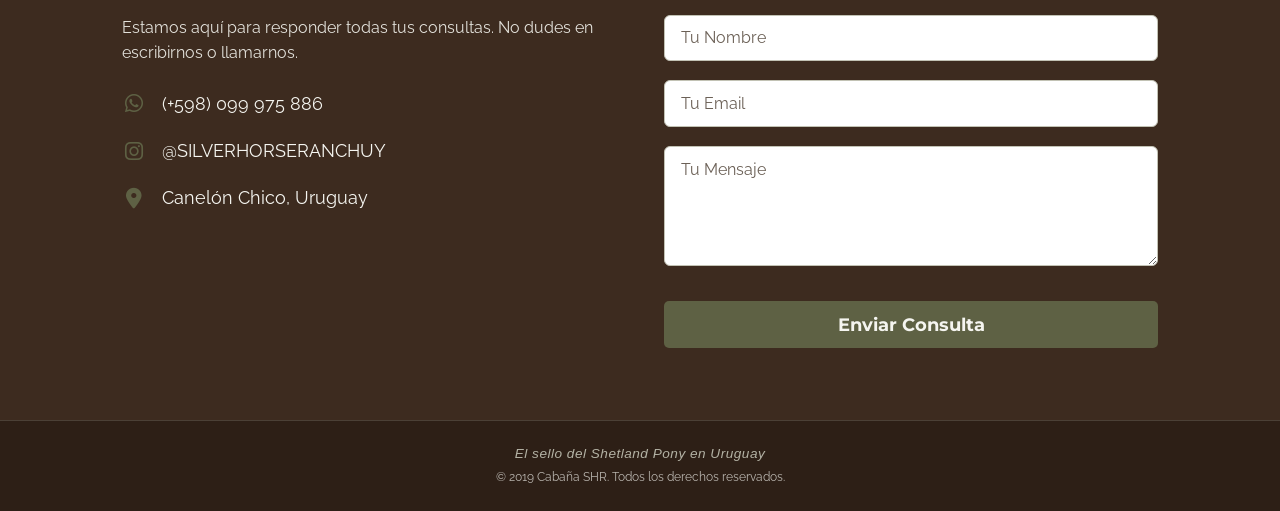
==== commit de2b21d9: "feat: implement multilingual support and dynamic content management for the Shetland pony ranch webs" ====
--- a/index.html
+++ b/index.html
@@ -13,10 +13,10 @@
   </script>
   <meta content="width=device-width, initial-scale=1.0" name="viewport"/>
   <title data-key="pageTitle">
-   Cabaña SHR - Cría de Ponis Shetland en Uruguay
+   Cabaña SHR | El sello del Shetland Pony en Uruguay
   </title>
   <!-- Meta SEO Básico -->
-  <meta content="Cabaña SHR (Silver Horse Ranch) es especialista en la cría responsable y genética de Ponis Shetland en Uruguay. Ejemplares dóciles, sanos e ideales para niños e iniciación ecuestre." name="description"/>
+  <meta content="Cabaña SHR: Genética, pedigree y mansedumbre. Crianza y selección de Shetland Pony en Uruguay." name="description"/>
   <meta content="Ponis Shetland, Cabaña SHR, Silver Horse Ranch, cría de ponis Uruguay, venta de ponis, ponis para niños, equitación infantil, Canelón Chico" name="keywords"/>
   <meta content="index, follow" name="robots"/>
   <link href="https://shrshetlandpony.com/" rel="canonical"/>
@@ -24,7 +24,7 @@
   <meta content="website" property="og:type"/>
   <meta content="https://shrshetlandpony.com/" property="og:url"/>
   <meta content="Cabaña SHR - Silver Horse Ranch" property="og:site_name"/>
-  <meta content="Cabaña SHR - Cría de Ponis Shetland en Uruguay" property="og:title"/>
+  <meta content="Cabaña SHR | El sello del Shetland Pony en Uruguay" property="og:title"/>
   <meta content="Especialistas en la cría responsable de Ponis Shetland. Ejemplares de excelente genética y temperamento noble, ideales para la familia." property="og:description"/>
   <meta content="https://shrshetlandpony.com/padrillo_1.jpg" property="og:image"/>
   <meta content="es_UY" property="og:locale"/>
@@ -79,7 +79,7 @@
    <div class="container">
      <a aria-label="Cabaña SHR - Shetland Pony Uruguay" class="brand-logo" href="#inicio">
       <span class="brand-title">Cabaña SHR</span>
-      <span class="brand-subline" data-key="brandSubline">Shetland Pony · Uruguay</span>
+      <span class="brand-subline" data-i18n="brand_subline" data-key="brandSubline">Shetland Pony · Uruguay</span>
      </a>
     <button aria-controls="primary-navigation" aria-expanded="false" aria-label="Abrir menú de navegación" class="menu-toggle" id="mobile-menu">
      <i aria-hidden="true" class="fas fa-bars">
@@ -155,6 +155,9 @@
    <div class="hero-overlay">
    </div>
    <div class="hero-content">
+    <p class="hero-eyebrow" data-i18n="hero_eyebrow" data-key="heroEyebrow">
+     Genética · Pedigree · Mansedumbre
+    </p>
     <h1 data-key="heroTitle">
      Cabaña SHR: El comienzo de una gran amistad.
     </h1>
@@ -673,6 +676,9 @@
   <!-- Pie de Página -->
   <footer class="footer">
    <div class="container">
+    <p class="footer-seal" data-i18n="footer_seal" data-key="footerSeal">
+     El sello del Shetland Pony en Uruguay
+    </p>
     <p data-key="footerText">
      © 2019 Cabaña SHR. Todos los derechos reservados.
     </p>
--- a/css/styles.css
+++ b/css/styles.css
@@ -143,29 +143,33 @@
 
 .navbar .logo,
 .navbar .brand-logo {
-    display: flex;
+    display: inline-flex;
     flex-direction: column;
+    justify-content: center;
     text-decoration: none;
-    line-height: 1.1;
+    line-height: 1;
 }
 
 .navbar .brand-title {
     font-family: var(--font-headings);
     font-size: 1.35rem;
     font-weight: 700;
-    color: var(--color-primary); /* Marrón Ébano #3D2B1F */
+    color: #3D2B1F;
+    line-height: 1.1;
+    margin: 0;
     letter-spacing: -0.01em;
     transition: color 0.25s ease;
 }
 
 .navbar .brand-subline {
     font-family: var(--font-body);
-    font-size: 0.7rem;
+    font-size: 0.6rem;
+    text-transform: uppercase;
+    letter-spacing: 1.6px;
     font-weight: 600;
-    color: var(--color-secondary); /* Verde Musgo #5E6144 */
-    letter-spacing: 0.05em;
-    text-transform: uppercase;
-    margin-top: 1px;
+    color: #5E6144;
+    margin-top: 2px;
+    line-height: 1;
 }
 
 .navbar .brand-logo:hover .brand-title {
@@ -296,6 +300,17 @@
     z-index: 2;
     max-width: 900px;
     margin-bottom: 2rem;
+}
+
+.hero-eyebrow {
+    font-family: var(--font-headings);
+    text-transform: uppercase;
+    letter-spacing: 2.2px;
+    font-weight: 600;
+    font-size: 0.72rem;
+    color: #C2C2B4;
+    margin-bottom: 4px;
+    line-height: 1.2;
 }
 
 .hero h1 {
@@ -735,9 +750,37 @@
     background-color: #2D1F16;
     color: var(--color-bg-brand);
     text-align: center;
-    padding: 2rem 0;
+    padding: 1.5rem 1rem;
     border-top: 1px solid rgba(194, 194, 180, 0.2);
     font-size: 0.95rem;
+}
+
+.footer .container {
+    display: flex;
+    flex-direction: column;
+    align-items: center;
+    gap: 0.35rem;
+}
+
+.footer p {
+    margin: 0;
+}
+
+.footer-seal {
+    font-style: italic;
+    font-size: 0.85rem;
+    letter-spacing: 0.5px;
+    color: #C2C2B4;
+    opacity: 0.9;
+    margin: 0 auto 0.35rem auto;
+    line-height: 1.3;
+    text-align: center;
+}
+
+.footer [data-key="footerText"] {
+    font-size: 0.75rem;
+    opacity: 0.7;
+    margin: 0;
 }
 
 /* ======== DISEÑO RESPONSIVO (Media Queries) ======== */
@@ -823,6 +866,26 @@
     .content-section {
         padding: 3rem 0;
     }
+    .navbar .brand-subline {
+        font-size: 0.55rem;
+        letter-spacing: 1.2px;
+    }
+
+    .hero-eyebrow {
+        font-size: 0.64rem;
+        letter-spacing: 1.8px;
+        margin-bottom: 2px;
+    }
+
+    .footer {
+        padding: 1.25rem 1rem;
+    }
+
+    .footer-seal {
+        font-size: 0.78rem;
+        margin-bottom: 0.25rem;
+    }
+
     /* 1. SECCIÓN HERO EN MÓVIL (Top-Anchor & Despeje del Header) */
     .hero {
         min-height: 45vh;
